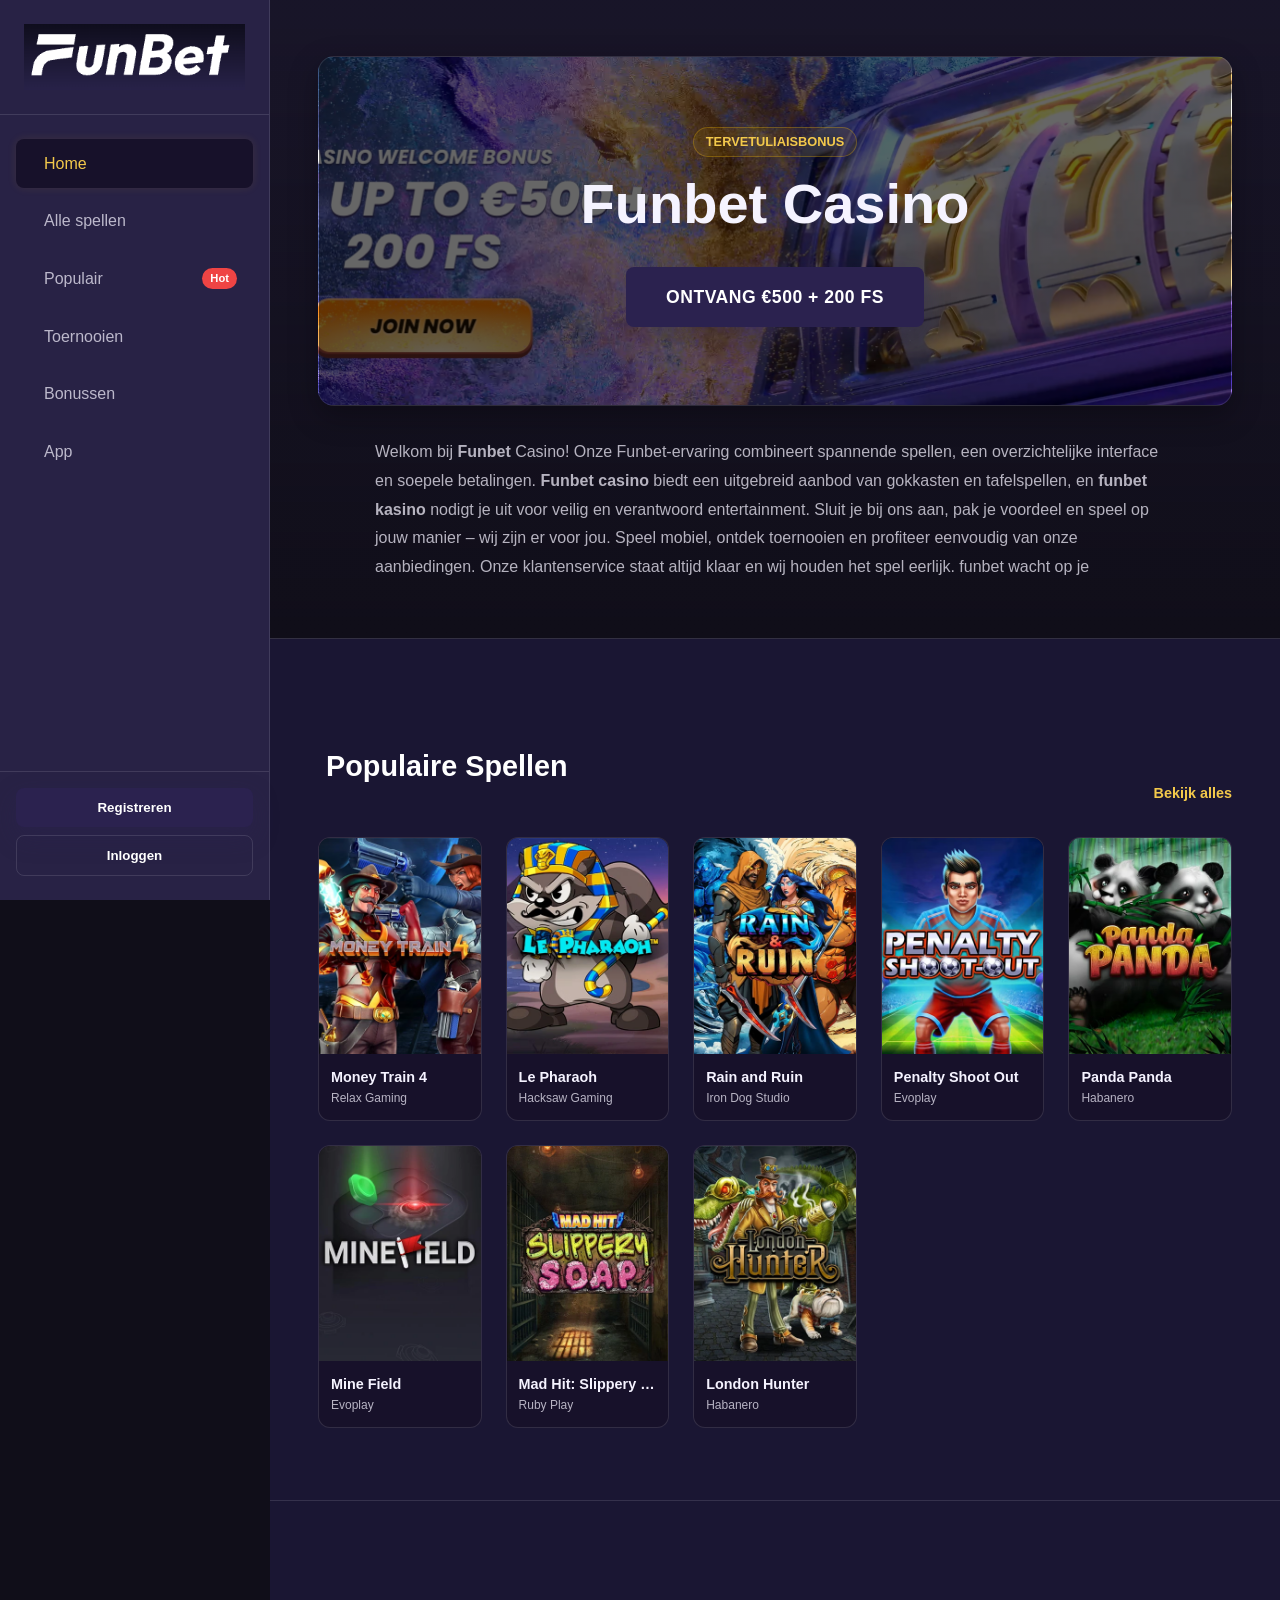
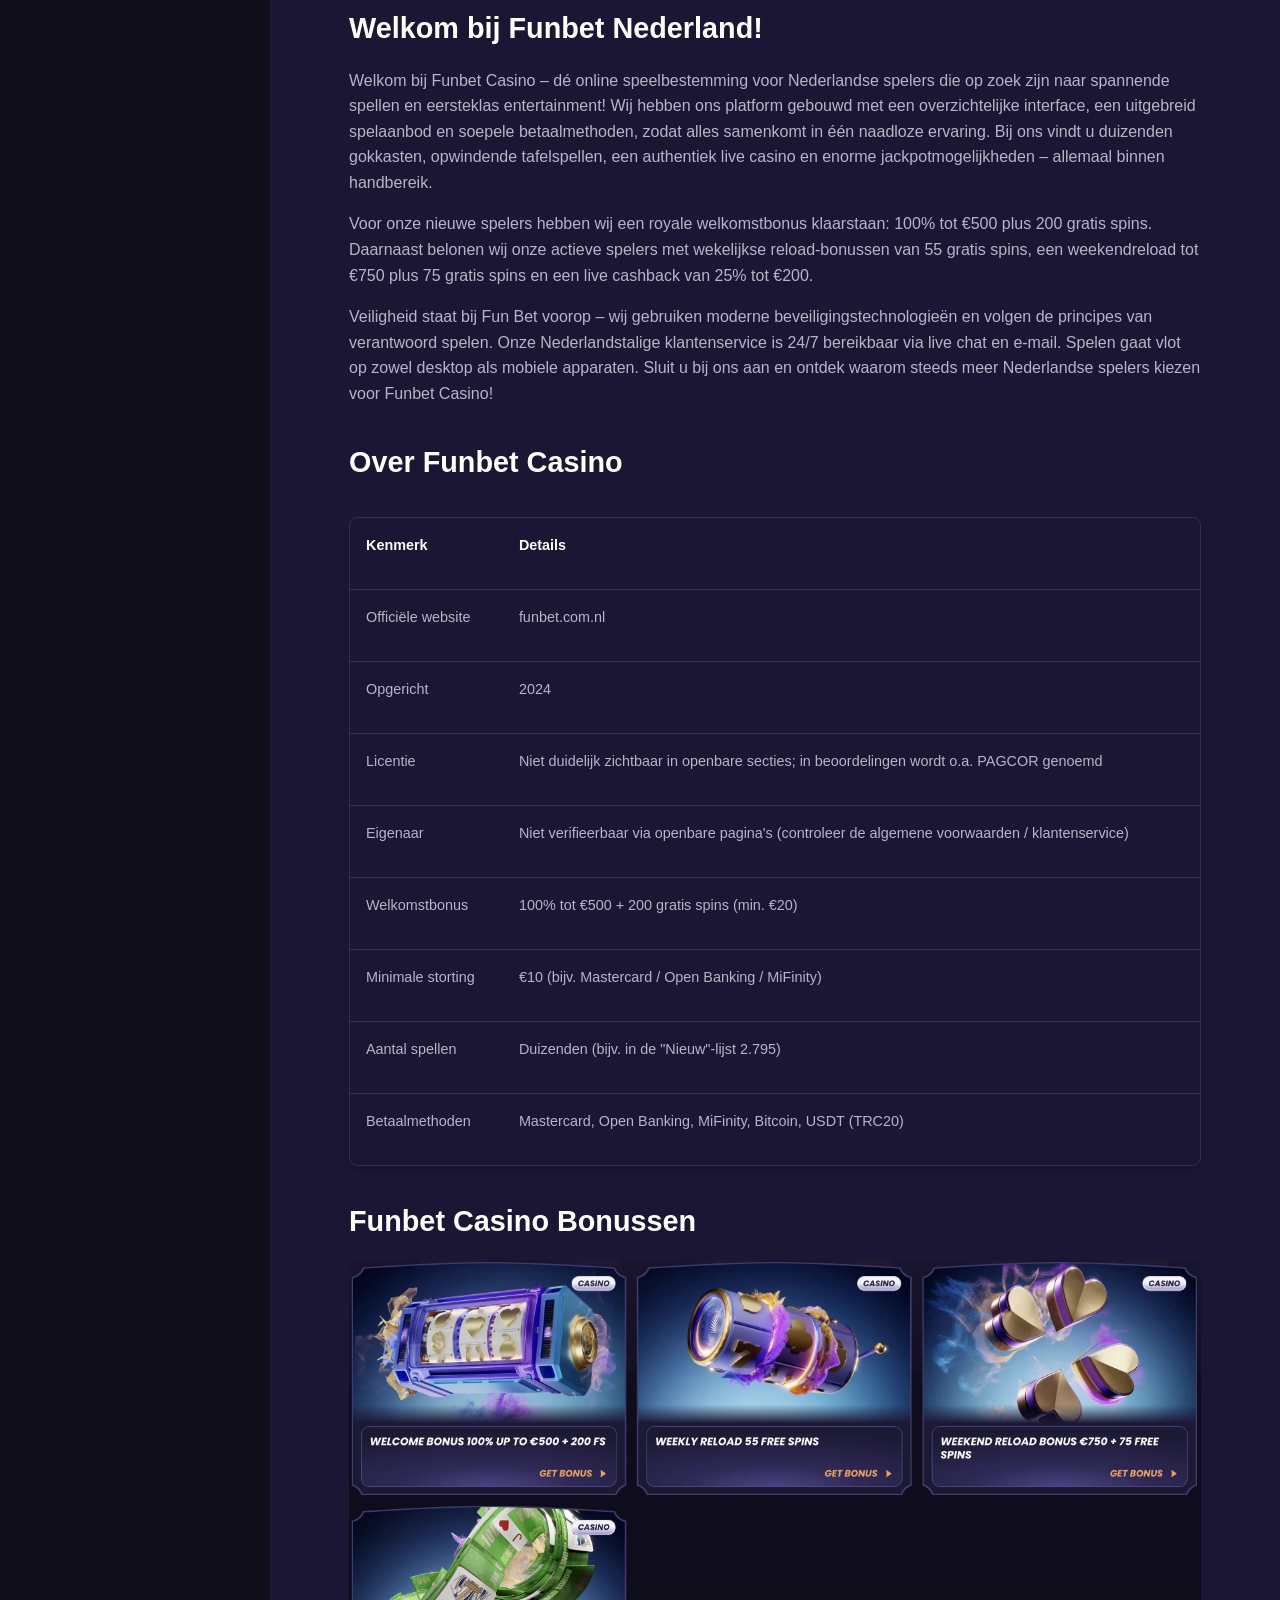
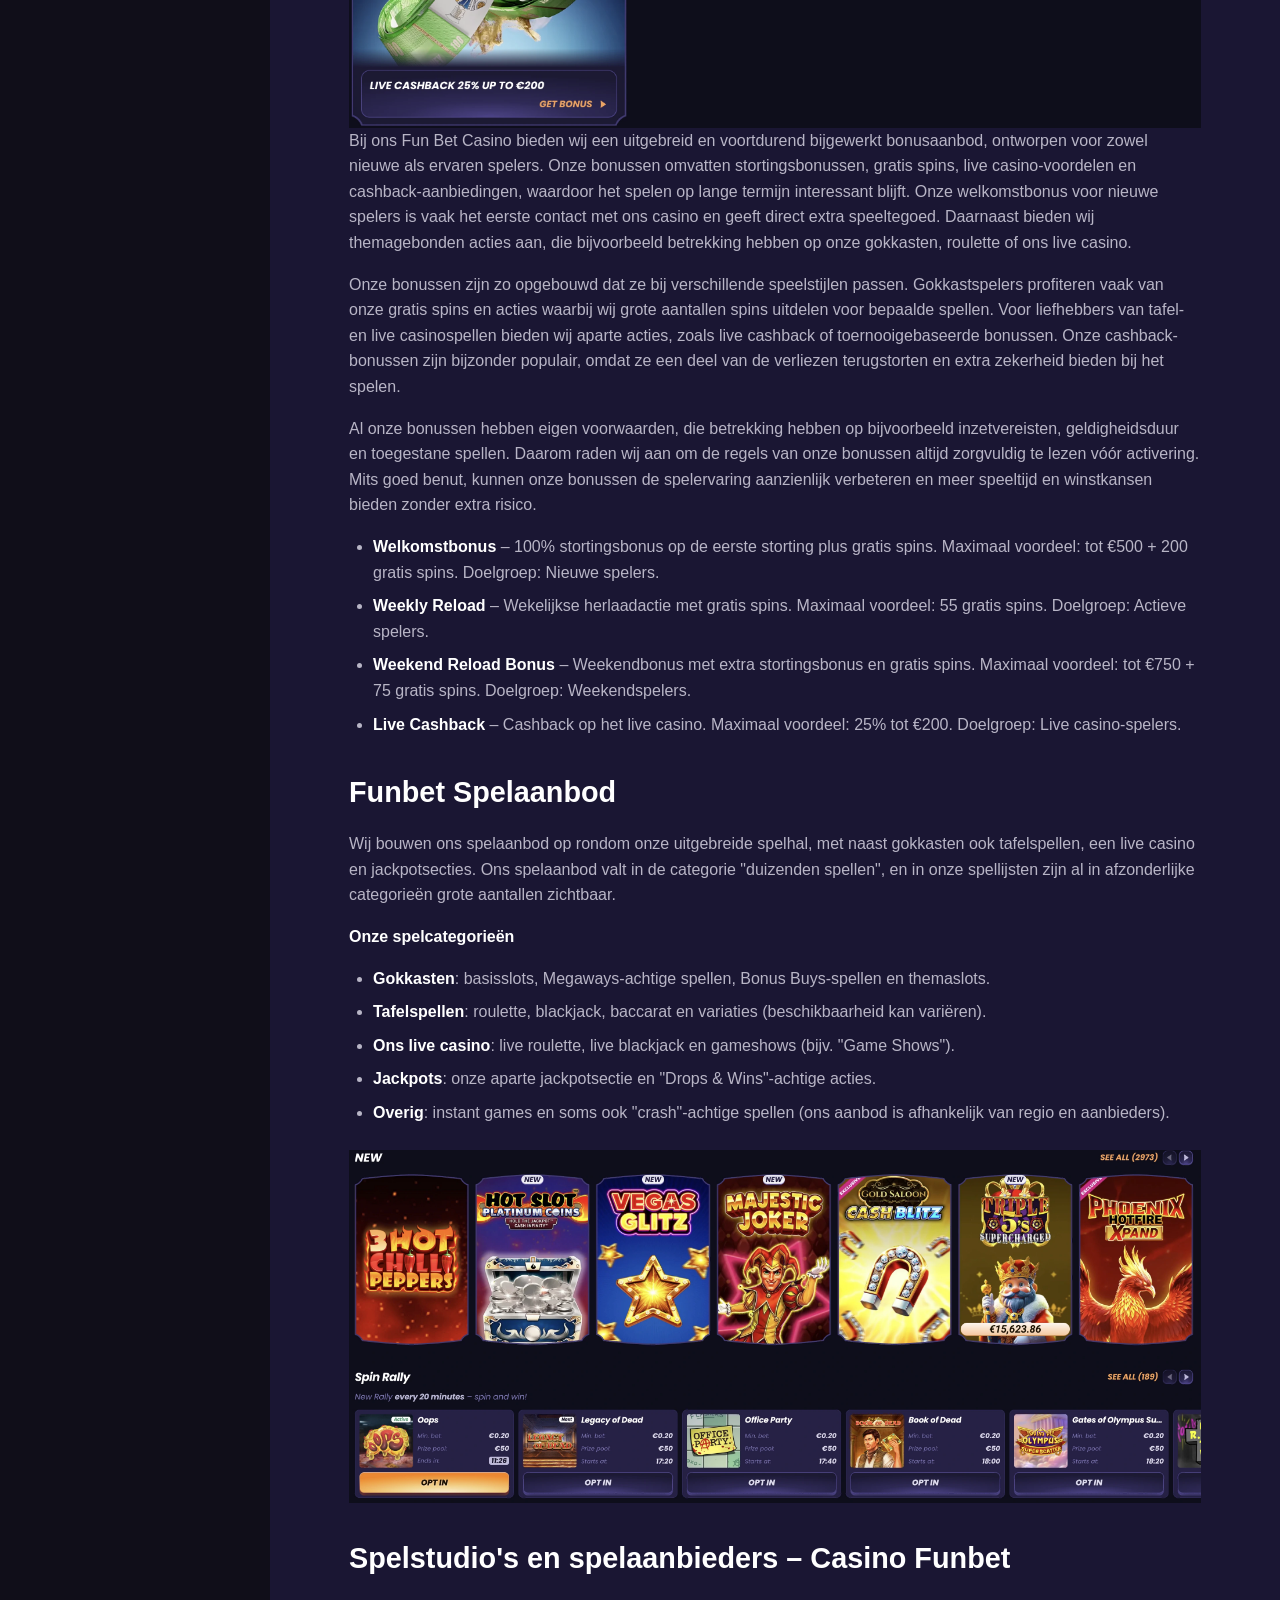
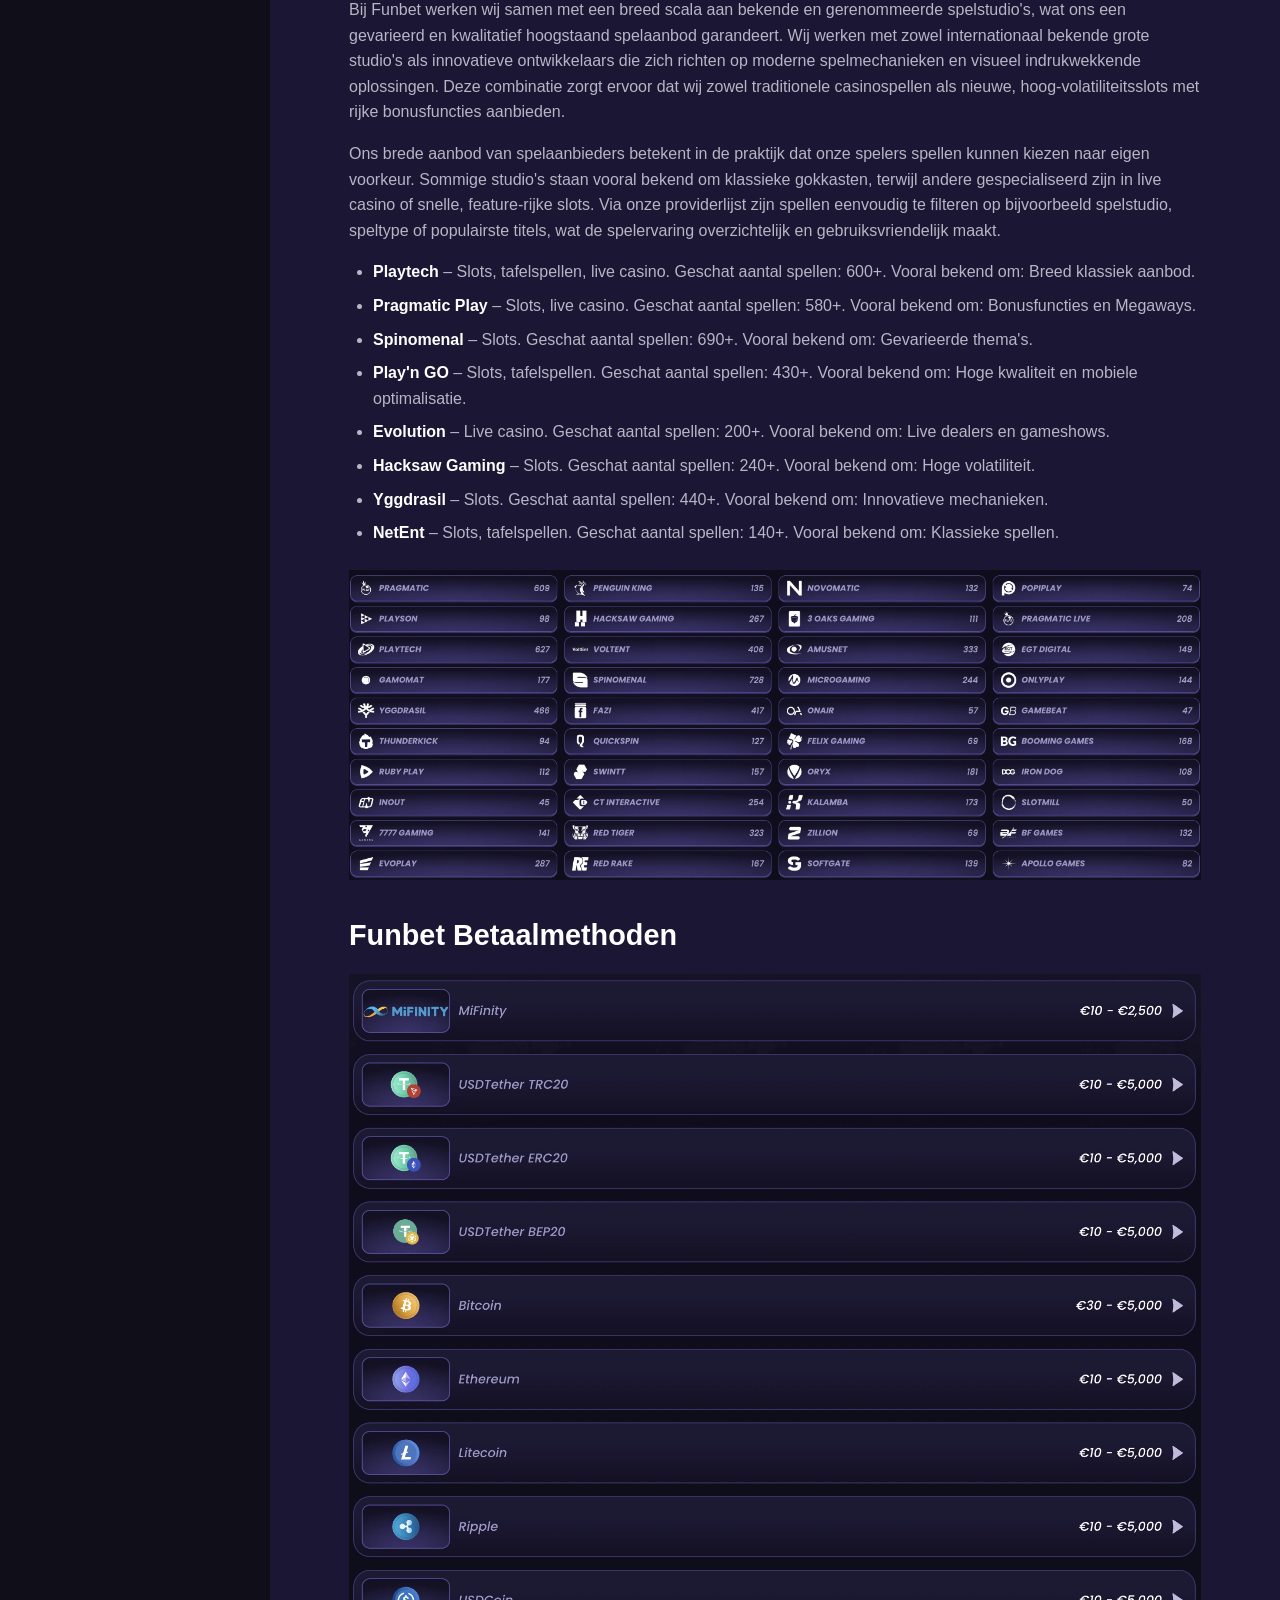
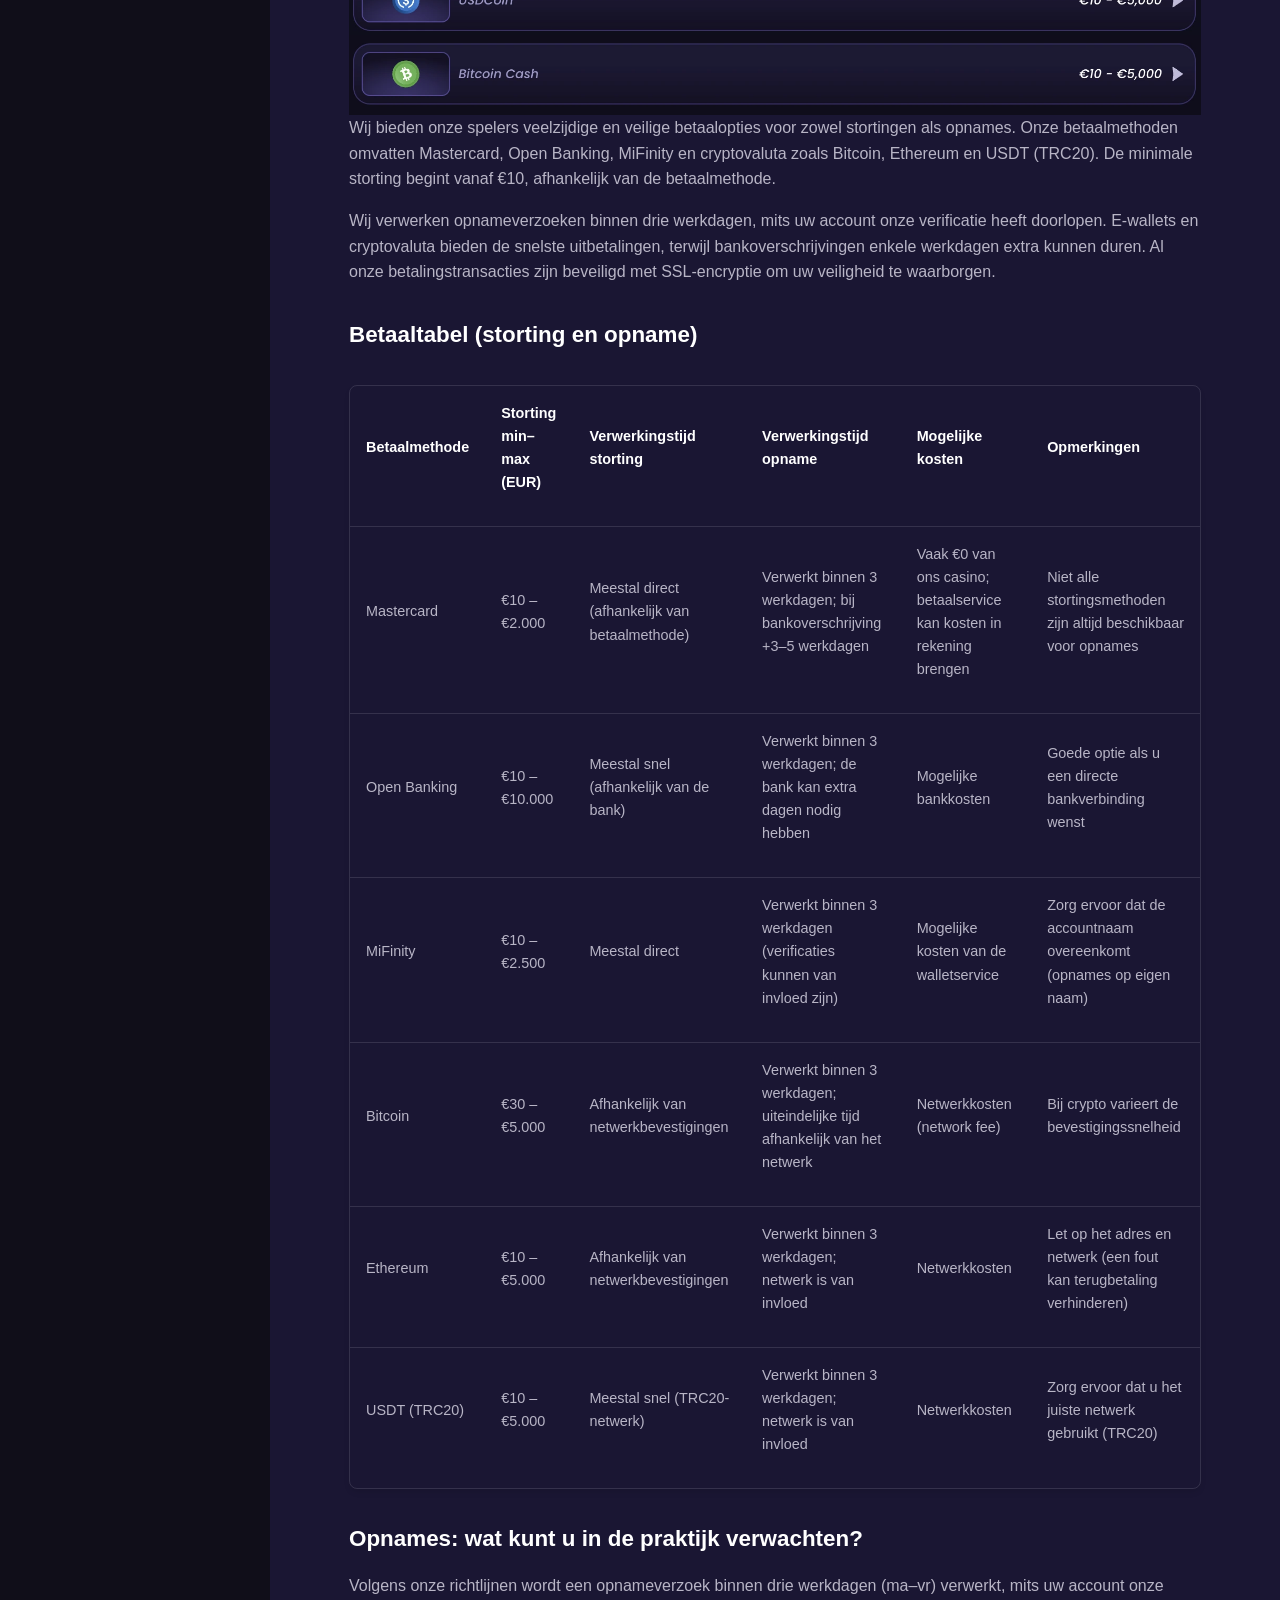
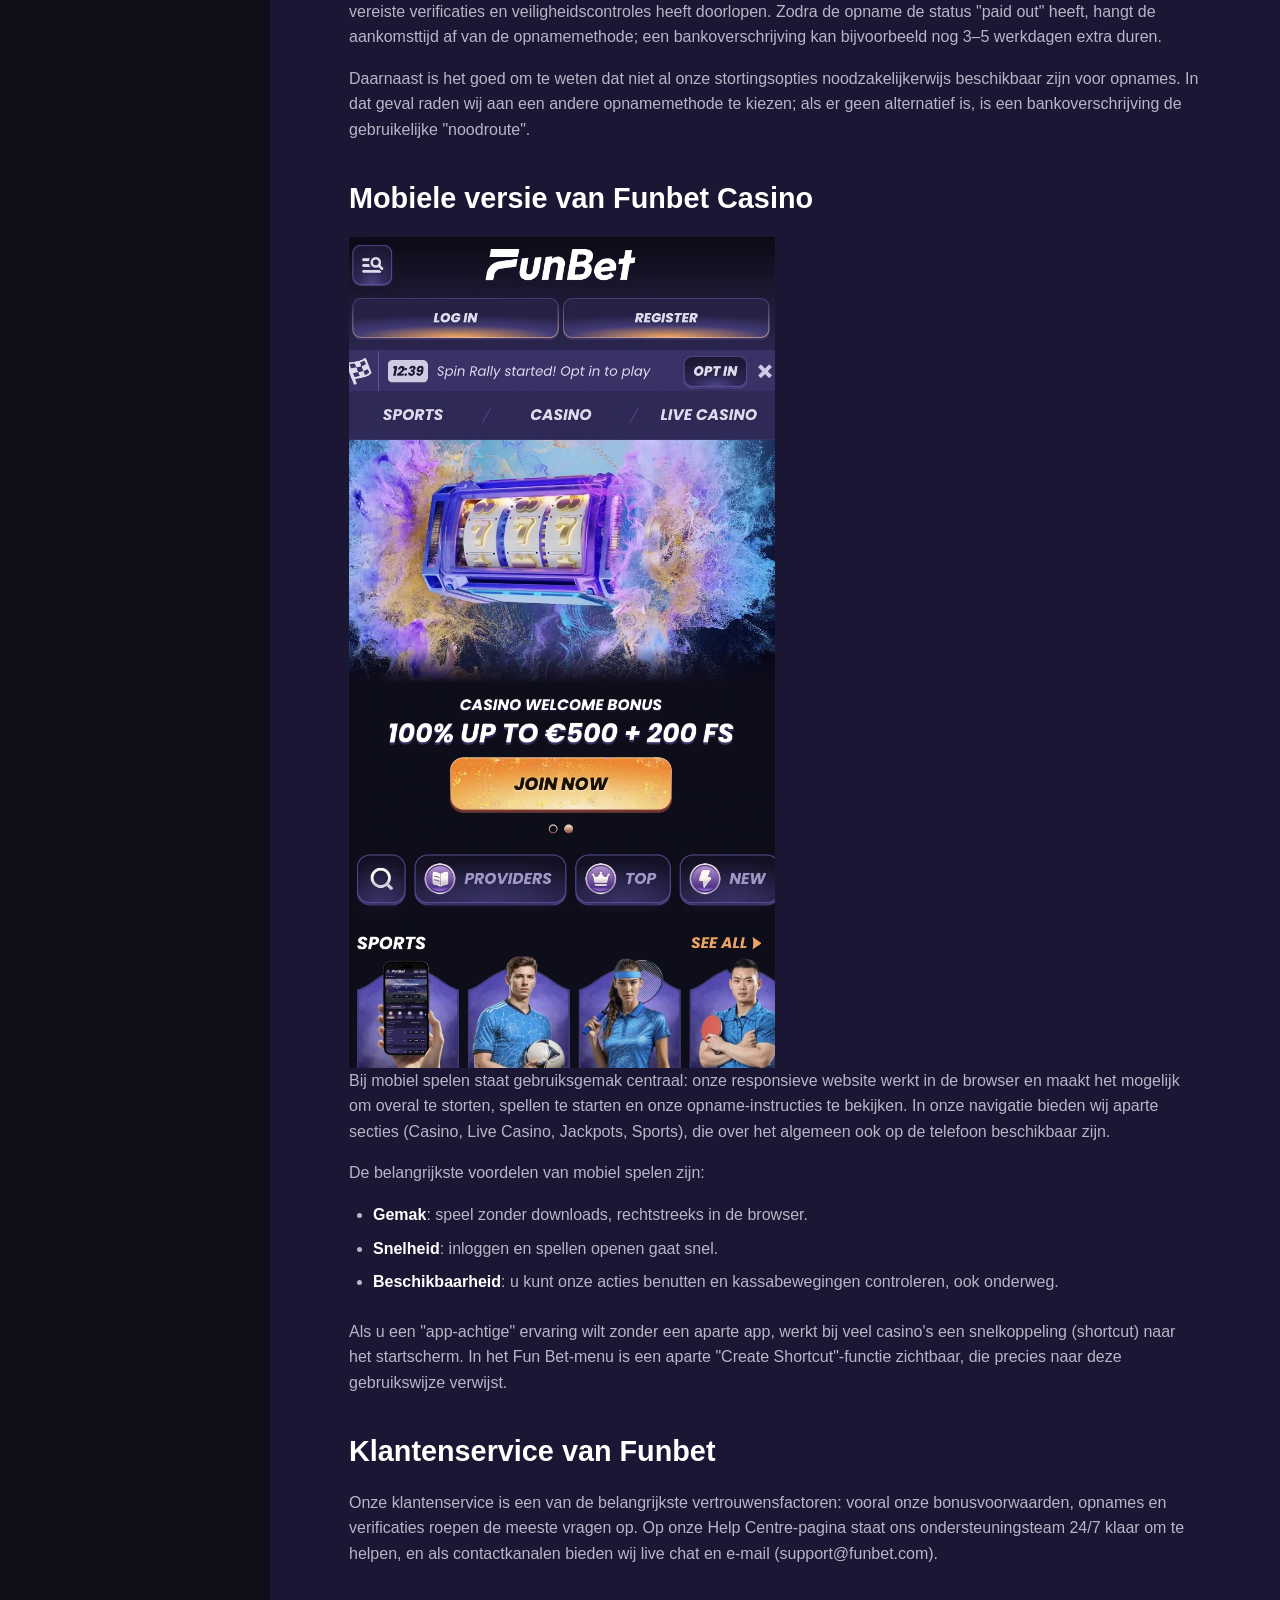
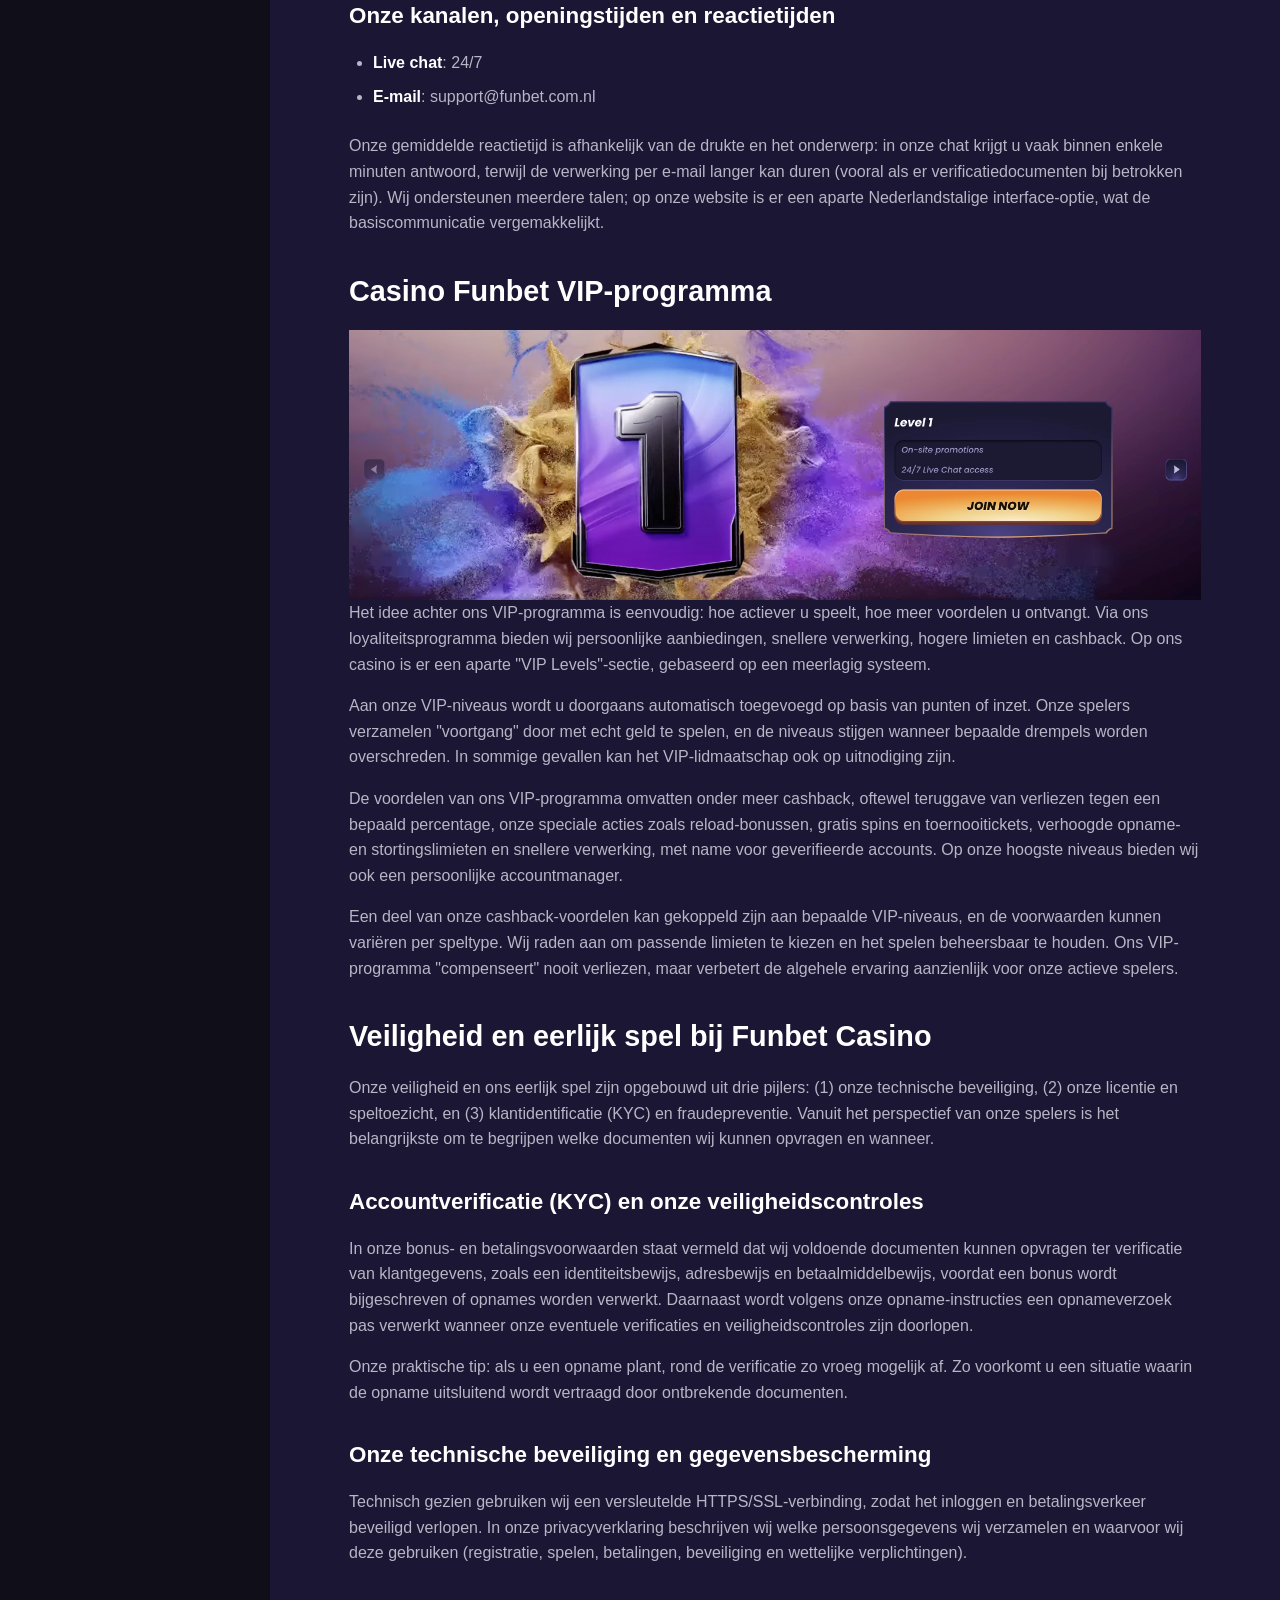
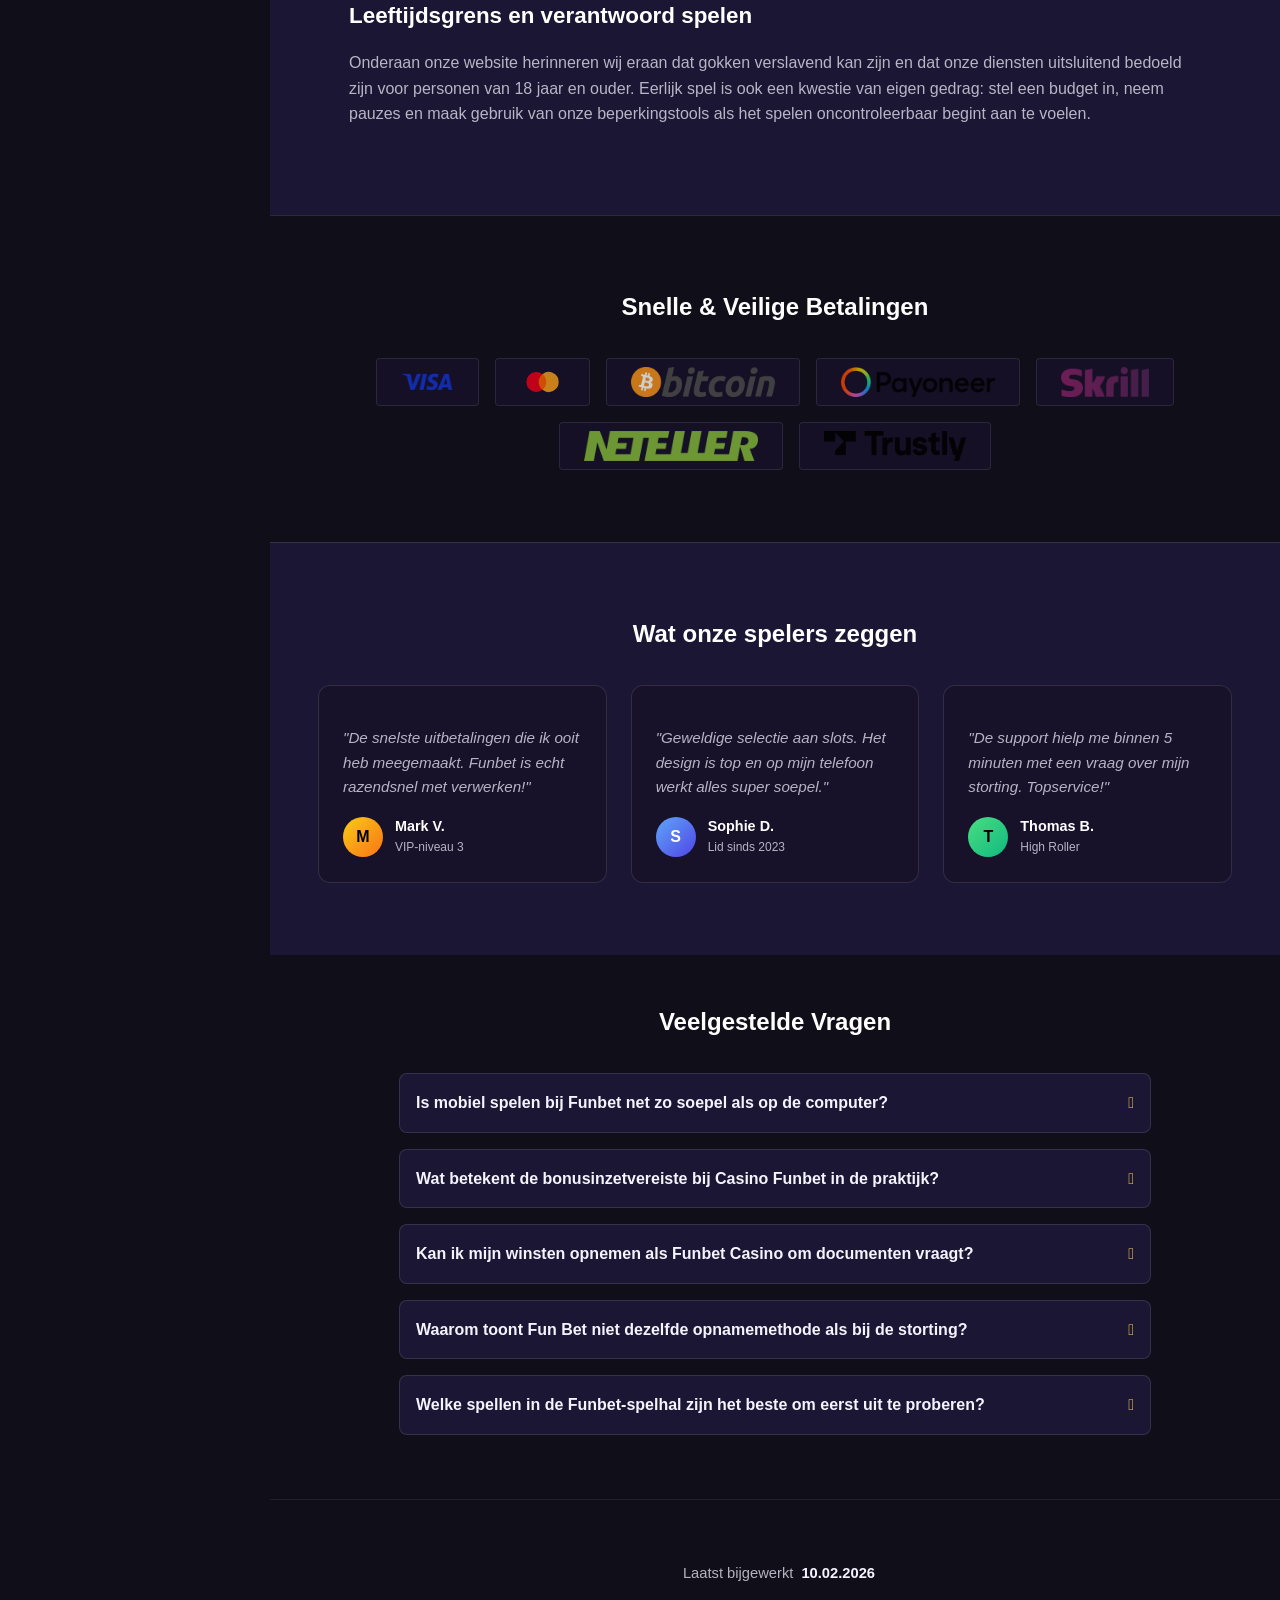
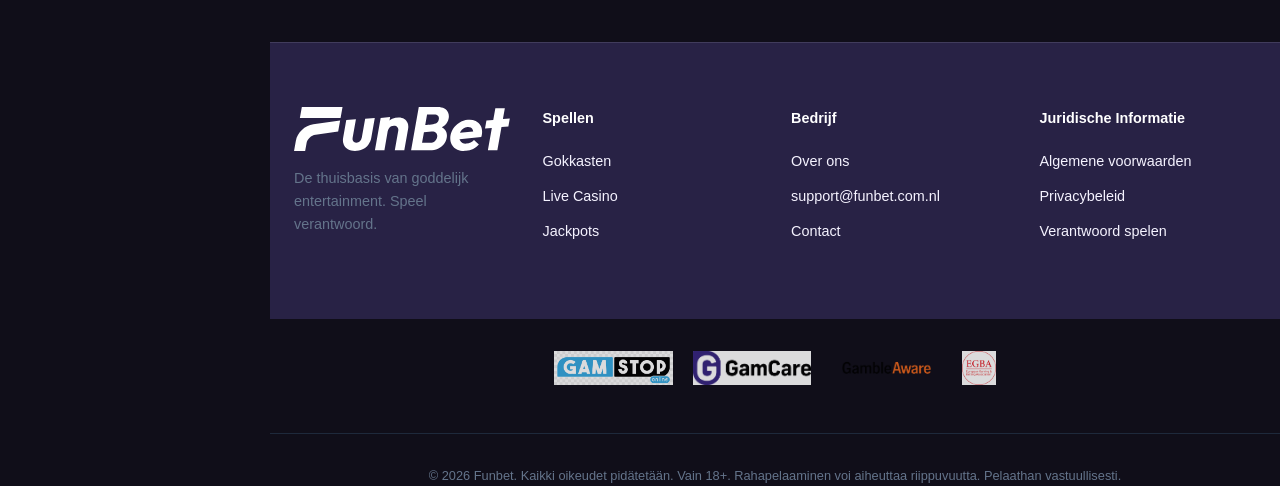
==== index.html @ 5d86fb03 "Add files via upload" ====
<!DOCTYPE html>
<html lang="nl">
<head>
    <meta charset="UTF-8">
    <meta name="viewport" content="width=device-width, initial-scale=1.0">
   <title>Funbet Casino – Bonus tot € 500 + 200 gratis spins</title>
<meta name="description" content="Funbet Casino biedt een 100% welkomstbonus tot € 500 en 200 gratis spins. Ontdek de spellen, bonusvoorwaarden, betaalmethoden, mobiel spelen en veiligheid voordat je je registreert.">
    <link rel="stylesheet" href="style.css?=1.11">
    <link rel="canonical" href="/" />
    <link rel="icon" type="image/x-icon" href="favicon.ico">
</head>
<body>

    <!-- Checkbox Logic for Mobile Menu -->
<input type="checkbox" id="nav-toggle">

    <div class="site-layout">
        
      <div class="topbar-mobile">
    <div class="brand-block">
        <a href="/">
            <img src="funbet.png" alt="Funbet" class="brand-logo">
        </a>
    </div>
            
<div class="topbar-actions">
    <a href="/login/">
        <button class="action-btn action-btn--ghost action-btn--compact">Inloggen</button>
    </a>
    <a href="/go/" class="action-btn action-btn--register action-btn--compact" role="button">Registreren</a>
    <label for="nav-toggle" class="menu-toggle">
        <i class="fa-solid fa-bars"></i>
    </label>
</div>
</div>

<aside class="side-panel">
    <div class="side-panel__header">
        <div class="brand-block">
            <a href="/">
                <img src="funbet.png" alt="Funbet" class="brand-logo">
            </a>
        </div>
    </div>

    <nav class="side-panel__menu">
        <a href="/" class="side-panel__link is-active">
            <i class="fa-solid fa-house"></i>
            <span>Home</span>
        </a>
        <a href="#games" class="side-panel__link">
            <i class="fa-solid fa-gamepad"></i>
            <span>Alle spellen</span>
        </a>
        <a href="/" class="side-panel__link">
            <i class="fa-solid fa-fire"></i>
            <span>Populair</span>
            <span class="badge-hot">Hot</span>
        </a>
        <a href="/" class="side-panel__link">
            <i class="fa-solid fa-trophy"></i>
            <span>Toernooien</span>
        </a>
        <a href="/" class="side-panel__link">
            <i class="fa-solid fa-wallet"></i>
            <span>Bonussen</span>
        </a>
        <a href="/" class="side-panel__link">
            <i class="fa-solid fa-circle-question"></i>
            <span>App</span>
        </a>
    </nav>

    <div class="side-panel__footer">
        <a href="/go/">
            <button class="action-btn action-btn--register">Registreren</button>
        </a>
        <a href="/login/">
            <button class="action-btn action-btn--ghost">Inloggen</button>
        </a>
    </div>
</aside>
        </aside>

        <!-- Main Content Area -->
        <main class="page-main">
            
            <!-- Hero Section -->
            <section class="promo-hero">
                <div class="page-container">
                    <div class="promo-banner">
                        <span class="promo-label">Tervetuliaisbonus</span>
                        <h1 class="promo-title">Funbet Casino</h1>
                     <a href="/go/" class="action-btn action-btn--register promo-button" role="button">Ontvang €500 + 200 FS</a>
                    </div>

                   <div class="info-text">
    <p>Welkom bij <strong>Funbet</strong> Casino! Onze Funbet-ervaring combineert spannende spellen, een overzichtelijke interface en soepele betalingen. <strong>Funbet casino</strong> biedt een uitgebreid aanbod van gokkasten en tafelspellen, en <strong>funbet kasino</strong> nodigt je uit voor veilig en verantwoord entertainment. Sluit je bij ons aan, pak je voordeel en speel op jouw manier – wij zijn er voor jou. Speel mobiel, ontdek toernooien en profiteer eenvoudig van onze aanbiedingen. Onze klantenservice staat altijd klaar en wij houden het spel eerlijk. funbet wacht op je</p>
</div>
                </div>
            </section>

 <section id="games" class="content-block" style="border-top: none;">
    <div class="page-container">
        <div class="section-head">
            <h2 class="section-heading"><i class="fa-solid fa-gamepad"></i> Populaire Spellen</h2>
            <a href="#" class="section-more">Bekijk alles <i class="fa-solid fa-arrow-right"></i></a>
        </div>

        <div class="game-images">
            
            <div class="game-tile">
                <div class="game-media">
                    <img src="money-train-4.webp" alt="Money Train 4">
                    <div class="game-hover">
                        <button class="game-play">Speel nu</button>
                        <span style="font-size: 0.75rem; color: #fff;">Demo beschikbaar</span>
                    </div>
                </div>
                <div class="game-meta">
                    <div class="game-title">Money Train 4</div>
                    <div class="game-provider">Relax Gaming</div>
                </div>
            </div>

            <div class="game-tile">
                <div class="game-media">
                    <img src="le-pharaoh.webp" alt="Le Pharaoh">
                    <div class="game-hover">
                        <button class="game-play">Speel nu</button>
                        <span style="font-size: 0.75rem; color: #fff;">Demo beschikbaar</span>
                    </div>
                </div>
                <div class="game-meta">
                    <div class="game-title">Le Pharaoh</div>
                    <div class="game-provider">Hacksaw Gaming</div>
                </div>
            </div>

            <div class="game-tile">
                <div class="game-media">
                    <img src="rain-and-ruin.webp" alt="Rain and Ruin">
                    <div class="game-hover">
                        <button class="game-play">Speel nu</button>
                        <span style="font-size: 0.75rem; color: #fff;">Demo beschikbaar</span>
                    </div>
                </div>
                <div class="game-meta">
                    <div class="game-title">Rain and Ruin</div>
                    <div class="game-provider">Iron Dog Studio</div>
                </div>
            </div>

            <div class="game-tile">
                <div class="game-media">
                    <img src="penalty-shoot-out.webp" alt="Penalty Shoot Out">
                    <div class="game-hover">
                        <button class="game-play">Speel nu</button>
                        <span style="font-size: 0.75rem; color: #fff;">Demo beschikbaar</span>
                    </div>
                </div>
                <div class="game-meta">
                    <div class="game-title">Penalty Shoot Out</div>
                    <div class="game-provider">Evoplay</div>
                </div>
            </div>

            <div class="game-tile">
                <div class="game-media">
                    <img src="panda-panda.webp" alt="Panda Panda">
                    <div class="game-hover">
                        <button class="game-play">Speel nu</button>
                        <span style="font-size: 0.75rem; color: #fff;">Demo beschikbaar</span>
                    </div>
                </div>
                <div class="game-meta">
                    <div class="game-title">Panda Panda</div>
                    <div class="game-provider">Habanero</div>
                </div>
            </div>

            <div class="game-tile">
                <div class="game-media">
                    <img src="mine-field.webp" alt="Mine Field">
                    <div class="game-hover">
                        <button class="game-play">Speel nu</button>
                        <span style="font-size: 0.75rem; color: #fff;">Demo beschikbaar</span>
                    </div>
                </div>
                <div class="game-meta">
                    <div class="game-title">Mine Field</div>
                    <div class="game-provider">Evoplay</div>
                </div>
            </div>

            <div class="game-tile">
                <div class="game-media">
                    <img src="mad-hit-slippery-soap.webp" alt="Mad Hit Slippery Soap">
                    <div class="game-hover">
                        <button class="game-play">Speel nu</button>
                        <span style="font-size: 0.75rem; color: #fff;">Demo beschikbaar</span>
                    </div>
                </div>
                <div class="game-meta">
                    <div class="game-title">Mad Hit: Slippery Soap</div>
                    <div class="game-provider">Ruby Play</div>
                </div>
            </div>

            <div class="game-tile">
                <div class="game-media">
                    <img src="london-hunter.webp" alt="London Hunter">
                    <div class="game-hover">
                        <button class="game-play">Speel nu</button>
                        <span style="font-size: 0.75rem; color: #fff;">Demo beschikbaar</span>
                    </div>
                </div>
                <div class="game-meta">
                    <div class="game-title">London Hunter</div>
                    <div class="game-provider">Habanero</div>
                </div>
            </div>

        </div>
    </div>
</section>

            <!-- Content with Tables -->
            <section class="content-block">
                <div class="page-container" style="max-width: 900px;">
                     <h2>Welkom bij Funbet Nederland!</h2>

<p>Welkom bij Funbet Casino – dé online speelbestemming voor Nederlandse spelers die op zoek zijn naar spannende spellen en eersteklas entertainment! Wij hebben ons platform gebouwd met een overzichtelijke interface, een uitgebreid spelaanbod en soepele betaalmethoden, zodat alles samenkomt in één naadloze ervaring. Bij ons vindt u duizenden gokkasten, opwindende tafelspellen, een authentiek live casino en enorme jackpotmogelijkheden – allemaal binnen handbereik.</p>

<p>Voor onze nieuwe spelers hebben wij een royale welkomstbonus klaarstaan: 100% tot €500 plus 200 gratis spins. Daarnaast belonen wij onze actieve spelers met wekelijkse reload-bonussen van 55 gratis spins, een weekendreload tot €750 plus 75 gratis spins en een live cashback van 25% tot €200.</p>

<p>Veiligheid staat bij Fun Bet voorop – wij gebruiken moderne beveiligingstechnologieën en volgen de principes van verantwoord spelen. Onze Nederlandstalige klantenservice is 24/7 bereikbaar via live chat en e-mail. Spelen gaat vlot op zowel desktop als mobiele apparaten. Sluit u bij ons aan en ontdek waarom steeds meer Nederlandse spelers kiezen voor Funbet Casino!</p>            <h2><strong>Over Funbet Casino</strong></h2>
    <div class="table-scroll">
<table>
<tbody>
<tr>
<td>
<p><strong>Kenmerk</strong></p>
</td>
<td>
<p><strong>Details</strong></p>
</td>
</tr>
<tr>
<td>
<p>Officiële website</p>
</td>
<td>
<p>funbet.com.nl</p>
</td>
</tr>
<tr>
<td>
<p>Opgericht</p>
</td>
<td>
<p>2024</p>
</td>
</tr>
<tr>
<td>
<p>Licentie</p>
</td>
<td>
<p>Niet duidelijk zichtbaar in openbare secties; in beoordelingen wordt o.a. PAGCOR genoemd</p>
</td>
</tr>
<tr>
<td>
<p>Eigenaar</p>
</td>
<td>
<p>Niet verifieerbaar via openbare pagina's (controleer de algemene voorwaarden / klantenservice)</p>
</td>
</tr>
<tr>
<td>
<p>Welkomstbonus</p>
</td>
<td>
<p>100% tot €500 + 200 gratis spins (min. €20)</p>
</td>
</tr>
<tr>
<td>
<p>Minimale storting</p>
</td>
<td>
<p>€10 (bijv. Mastercard / Open Banking / MiFinity)</p>
</td>
</tr>
<tr>
<td>
<p>Aantal spellen</p>
</td>
<td>
<p>Duizenden (bijv. in de "Nieuw"-lijst 2.795)</p>
</td>
</tr>
<tr>
<td>
<p>Betaalmethoden</p>
</td>
<td>
<p>Mastercard, Open Banking, MiFinity, Bitcoin, USDT (TRC20)</p>
</td>
</tr>
</tbody>
</table>
</div>

<h2>Funbet Casino Bonussen</h2>
<img src="Funbet Casino Bonuses.webp" alt="Funbet Casino Bonuses">
<p>
Bij ons Fun Bet Casino bieden wij een uitgebreid en voortdurend bijgewerkt bonusaanbod, ontworpen voor zowel nieuwe als ervaren spelers. Onze bonussen omvatten stortingsbonussen, gratis spins, live casino-voordelen en cashback-aanbiedingen, waardoor het spelen op lange termijn interessant blijft. Onze welkomstbonus voor nieuwe spelers is vaak het eerste contact met ons casino en geeft direct extra speeltegoed. Daarnaast bieden wij themagebonden acties aan, die bijvoorbeeld betrekking hebben op onze gokkasten, roulette of ons live casino.
</p>
<p>
Onze bonussen zijn zo opgebouwd dat ze bij verschillende speelstijlen passen. Gokkastspelers profiteren vaak van onze gratis spins en acties waarbij wij grote aantallen spins uitdelen voor bepaalde spellen. Voor liefhebbers van tafel- en live casinospellen bieden wij aparte acties, zoals live cashback of toernooigebaseerde bonussen. Onze cashback-bonussen zijn bijzonder populair, omdat ze een deel van de verliezen terugstorten en extra zekerheid bieden bij het spelen.
</p>
<p>
Al onze bonussen hebben eigen voorwaarden, die betrekking hebben op bijvoorbeeld inzetvereisten, geldigheidsduur en toegestane spellen. Daarom raden wij aan om de regels van onze bonussen altijd zorgvuldig te lezen vóór activering. Mits goed benut, kunnen onze bonussen de spelervaring aanzienlijk verbeteren en meer speeltijd en winstkansen bieden zonder extra risico.
</p>
<ol>
    <li><strong>Welkomstbonus</strong> – 100% stortingsbonus op de eerste storting plus gratis spins. Maximaal voordeel: tot €500 + 200 gratis spins. Doelgroep: Nieuwe spelers.</li>
    <li><strong>Weekly Reload</strong> – Wekelijkse herlaadactie met gratis spins. Maximaal voordeel: 55 gratis spins. Doelgroep: Actieve spelers.</li>
    <li><strong>Weekend Reload Bonus</strong> – Weekendbonus met extra stortingsbonus en gratis spins. Maximaal voordeel: tot €750 + 75 gratis spins. Doelgroep: Weekendspelers.</li>
    <li><strong>Live Cashback</strong> – Cashback op het live casino. Maximaal voordeel: 25% tot €200. Doelgroep: Live casino-spelers.</li>
</ol>

<h2><strong>Funbet Spelaanbod</strong></h2>
<p>Wij bouwen ons spelaanbod op rondom onze uitgebreide spelhal, met naast gokkasten ook tafelspellen, een live casino en jackpotsecties. Ons spelaanbod valt in de categorie "duizenden spellen", en in onze spellijsten zijn al in afzonderlijke categorieën grote aantallen zichtbaar.</p>
<p><strong>Onze spelcategorieën</strong></p>
<ul>
<li><strong>Gokkasten</strong>: basisslots, Megaways-achtige spellen, Bonus Buys-spellen en themaslots.</li>
<li><strong>Tafelspellen</strong>: roulette, blackjack, baccarat en variaties (beschikbaarheid kan variëren).</li>
<li><strong>Ons live casino</strong>: live roulette, live blackjack en gameshows (bijv. "Game Shows").</li>
<li><strong>Jackpots</strong>: onze aparte jackpotsectie en "Drops & Wins"-achtige acties.</li>
<li><strong>Overig</strong>: instant games en soms ook "crash"-achtige spellen (ons aanbod is afhankelijk van regio en aanbieders).</li>
</ul>
<img src="Funbet Casino Games.webp" alt="Funbet Casino Games">

<h2>Spelstudio's en spelaanbieders – Casino Funbet</h2>
<p>
Bij Funbet werken wij samen met een breed scala aan bekende en gerenommeerde spelstudio's, wat ons een gevarieerd en kwalitatief hoogstaand spelaanbod garandeert. Wij werken met zowel internationaal bekende grote studio's als innovatieve ontwikkelaars die zich richten op moderne spelmechanieken en visueel indrukwekkende oplossingen. Deze combinatie zorgt ervoor dat wij zowel traditionele casinospellen als nieuwe, hoog-volatiliteitsslots met rijke bonusfuncties aanbieden.
</p>
<p>
Ons brede aanbod van spelaanbieders betekent in de praktijk dat onze spelers spellen kunnen kiezen naar eigen voorkeur. Sommige studio's staan vooral bekend om klassieke gokkasten, terwijl andere gespecialiseerd zijn in live casino of snelle, feature-rijke slots. Via onze providerlijst zijn spellen eenvoudig te filteren op bijvoorbeeld spelstudio, speltype of populairste titels, wat de spelervaring overzichtelijk en gebruiksvriendelijk maakt.
</p>
<ul>
    <li><strong>Playtech</strong> – Slots, tafelspellen, live casino. Geschat aantal spellen: 600+. Vooral bekend om: Breed klassiek aanbod.</li>
    <li><strong>Pragmatic Play</strong> – Slots, live casino. Geschat aantal spellen: 580+. Vooral bekend om: Bonusfuncties en Megaways.</li>
    <li><strong>Spinomenal</strong> – Slots. Geschat aantal spellen: 690+. Vooral bekend om: Gevarieerde thema's.</li>
    <li><strong>Play'n GO</strong> – Slots, tafelspellen. Geschat aantal spellen: 430+. Vooral bekend om: Hoge kwaliteit en mobiele optimalisatie.</li>
    <li><strong>Evolution</strong> – Live casino. Geschat aantal spellen: 200+. Vooral bekend om: Live dealers en gameshows.</li>
    <li><strong>Hacksaw Gaming</strong> – Slots. Geschat aantal spellen: 240+. Vooral bekend om: Hoge volatiliteit.</li>
    <li><strong>Yggdrasil</strong> – Slots. Geschat aantal spellen: 440+. Vooral bekend om: Innovatieve mechanieken.</li>
    <li><strong>NetEnt</strong> – Slots, tafelspellen. Geschat aantal spellen: 140+. Vooral bekend om: Klassieke spellen.</li>
</ul>

<img src="Funbet Game Providers.webp" alt="Funbet Game Providers">

<h2><strong>Funbet Betaalmethoden</strong></h2>
<img src="Funbet Casino Withdrawal.webp" alt="Funbet Casino Withdrawal">
<p>Wij bieden onze spelers veelzijdige en veilige betaalopties voor zowel stortingen als opnames. Onze betaalmethoden omvatten Mastercard, Open Banking, MiFinity en cryptovaluta zoals Bitcoin, Ethereum en USDT (TRC20). De minimale storting begint vanaf €10, afhankelijk van de betaalmethode.</p>

<p>Wij verwerken opnameverzoeken binnen drie werkdagen, mits uw account onze verificatie heeft doorlopen. E-wallets en cryptovaluta bieden de snelste uitbetalingen, terwijl bankoverschrijvingen enkele werkdagen extra kunnen duren. Al onze betalingstransacties zijn beveiligd met SSL-encryptie om uw veiligheid te waarborgen.</p>

<h3><strong>Betaaltabel (storting en opname)</strong></h3>
<div class="table-scroll">
<table>
<tbody>
<tr>
<td>
<p><strong>Betaalmethode</strong></p>
</td>
<td>
<p><strong>Storting min–max (EUR)</strong></p>
</td>
<td>
<p><strong>Verwerkingstijd storting</strong></p>
</td>
<td>
<p><strong>Verwerkingstijd opname</strong></p>
</td>
<td>
<p><strong>Mogelijke kosten</strong></p>
</td>
<td>
<p><strong>Opmerkingen</strong></p>
</td>
</tr>
<tr>
<td>
<p>Mastercard</p>
</td>
<td>
<p>&euro;10 &ndash; &euro;2.000</p>
</td>
<td>
<p>Meestal direct (afhankelijk van betaalmethode)</p>
</td>
<td>
<p>Verwerkt binnen 3 werkdagen; bij bankoverschrijving +3&ndash;5 werkdagen</p>
</td>
<td>
<p>Vaak &euro;0 van ons casino; betaalservice kan kosten in rekening brengen</p>
</td>
<td>
<p>Niet alle stortingsmethoden zijn altijd beschikbaar voor opnames</p>
</td>
</tr>
<tr>
<td>
<p>Open Banking</p>
</td>
<td>
<p>&euro;10 &ndash; &euro;10.000</p>
</td>
<td>
<p>Meestal snel (afhankelijk van de bank)</p>
</td>
<td>
<p>Verwerkt binnen 3 werkdagen; de bank kan extra dagen nodig hebben</p>
</td>
<td>
<p>Mogelijke bankkosten</p>
</td>
<td>
<p>Goede optie als u een directe bankverbinding wenst</p>
</td>
</tr>
<tr>
<td>
<p>MiFinity</p>
</td>
<td>
<p>&euro;10 &ndash; &euro;2.500</p>
</td>
<td>
<p>Meestal direct</p>
</td>
<td>
<p>Verwerkt binnen 3 werkdagen (verificaties kunnen van invloed zijn)</p>
</td>
<td>
<p>Mogelijke kosten van de walletservice</p>
</td>
<td>
<p>Zorg ervoor dat de accountnaam overeenkomt (opnames op eigen naam)</p>
</td>
</tr>
<tr>
<td>
<p>Bitcoin</p>
</td>
<td>
<p>&euro;30 &ndash; &euro;5.000</p>
</td>
<td>
<p>Afhankelijk van netwerkbevestigingen</p>
</td>
<td>
<p>Verwerkt binnen 3 werkdagen; uiteindelijke tijd afhankelijk van het netwerk</p>
</td>
<td>
<p>Netwerkkosten (network fee)</p>
</td>
<td>
<p>Bij crypto varieert de bevestigingssnelheid</p>
</td>
</tr>
<tr>
<td>
<p>Ethereum</p>
</td>
<td>
<p>&euro;10 &ndash; &euro;5.000</p>
</td>
<td>
<p>Afhankelijk van netwerkbevestigingen</p>
</td>
<td>
<p>Verwerkt binnen 3 werkdagen; netwerk is van invloed</p>
</td>
<td>
<p>Netwerkkosten</p>
</td>
<td>
<p>Let op het adres en netwerk (een fout kan terugbetaling verhinderen)</p>
</td>
</tr>
<tr>
<td>
<p>USDT (TRC20)</p>
</td>
<td>
<p>&euro;10 &ndash; &euro;5.000</p>
</td>
<td>
<p>Meestal snel (TRC20-netwerk)</p>
</td>
<td>
<p>Verwerkt binnen 3 werkdagen; netwerk is van invloed</p>
</td>
<td>
<p>Netwerkkosten</p>
</td>
<td>
<p>Zorg ervoor dat u het juiste netwerk gebruikt (TRC20)</p>
</td>
</tr>
</tbody>
</table>
</div>
<h3><strong>Opnames: wat kunt u in de praktijk verwachten?</strong></h3>
<p>Volgens onze richtlijnen wordt een opnameverzoek binnen drie werkdagen (ma–vr) verwerkt, mits uw account onze vereiste verificaties en veiligheidscontroles heeft doorlopen. Zodra de opname de status "paid out" heeft, hangt de aankomsttijd af van de opnamemethode; een bankoverschrijving kan bijvoorbeeld nog 3–5 werkdagen extra duren.</p>
<p>Daarnaast is het goed om te weten dat niet al onze stortingsopties noodzakelijkerwijs beschikbaar zijn voor opnames. In dat geval raden wij aan een andere opnamemethode te kiezen; als er geen alternatief is, is een bankoverschrijving de gebruikelijke "noodroute".</p>
<h2><strong>Mobiele versie van Funbet Casino</strong></h2>
<img src="Funbet Mobile.webp" alt="Funbet Mobile" style="width: 50%;">
<p>Bij mobiel spelen staat gebruiksgemak centraal: onze responsieve website werkt in de browser en maakt het mogelijk om overal te storten, spellen te starten en onze opname-instructies te bekijken. In onze navigatie bieden wij aparte secties (Casino, Live Casino, Jackpots, Sports), die over het algemeen ook op de telefoon beschikbaar zijn.</p><p>De belangrijkste voordelen van mobiel spelen zijn:</p>
<ul>
<li><strong>Gemak</strong>: speel zonder downloads, rechtstreeks in de browser.</li>
<li><strong>Snelheid</strong>: inloggen en spellen openen gaat snel.</li>
<li><strong>Beschikbaarheid</strong>: u kunt onze acties benutten en kassabewegingen controleren, ook onderweg.</li>
</ul>
<p>Als u een "app-achtige" ervaring wilt zonder een aparte app, werkt bij veel casino's een snelkoppeling (shortcut) naar het startscherm. In het Fun Bet-menu is een aparte "Create Shortcut"-functie zichtbaar, die precies naar deze gebruikswijze verwijst.</p>
<h2><strong>Klantenservice van Funbet</strong></h2>
<p>Onze klantenservice is een van de belangrijkste vertrouwensfactoren: vooral onze bonusvoorwaarden, opnames en verificaties roepen de meeste vragen op. Op onze Help Centre-pagina staat ons ondersteuningsteam 24/7 klaar om te helpen, en als contactkanalen bieden wij live chat en e-mail (support@funbet.com).</p>
<h3><strong>Onze kanalen, openingstijden en reactietijden</strong></h3>
<ul>
<li><strong>Live chat</strong>: 24/7</li>
<li><strong>E-mail</strong>: support@funbet.com.nl</li>
</ul>
<p>Onze gemiddelde reactietijd is afhankelijk van de drukte en het onderwerp: in onze chat krijgt u vaak binnen enkele minuten antwoord, terwijl de verwerking per e-mail langer kan duren (vooral als er verificatiedocumenten bij betrokken zijn). Wij ondersteunen meerdere talen; op onze website is er een aparte Nederlandstalige interface-optie, wat de basiscommunicatie vergemakkelijkt.</p>
<h2><strong>Casino Funbet VIP-programma</strong></h2>
<img src="Funbet VIP.webp" alt="Funbet VIP">
<p>Het idee achter ons VIP-programma is eenvoudig: hoe actiever u speelt, hoe meer voordelen u ontvangt. Via ons loyaliteitsprogramma bieden wij persoonlijke aanbiedingen, snellere verwerking, hogere limieten en cashback. Op ons casino is er een aparte "VIP Levels"-sectie, gebaseerd op een meerlagig systeem.</p>

<p>Aan onze VIP-niveaus wordt u doorgaans automatisch toegevoegd op basis van punten of inzet. Onze spelers verzamelen "voortgang" door met echt geld te spelen, en de niveaus stijgen wanneer bepaalde drempels worden overschreden. In sommige gevallen kan het VIP-lidmaatschap ook op uitnodiging zijn.</p>

<p>De voordelen van ons VIP-programma omvatten onder meer cashback, oftewel teruggave van verliezen tegen een bepaald percentage, onze speciale acties zoals reload-bonussen, gratis spins en toernooitickets, verhoogde opname- en stortingslimieten en snellere verwerking, met name voor geverifieerde accounts. Op onze hoogste niveaus bieden wij ook een persoonlijke accountmanager.</p>

<p>Een deel van onze cashback-voordelen kan gekoppeld zijn aan bepaalde VIP-niveaus, en de voorwaarden kunnen variëren per speltype. Wij raden aan om passende limieten te kiezen en het spelen beheersbaar te houden. Ons VIP-programma "compenseert" nooit verliezen, maar verbetert de algehele ervaring aanzienlijk voor onze actieve spelers.</p>
<h2><strong>Veiligheid en eerlijk spel bij Funbet Casino</strong></h2>
<p>Onze veiligheid en ons eerlijk spel zijn opgebouwd uit drie pijlers: (1) onze technische beveiliging, (2) onze licentie en speltoezicht, en (3) klantidentificatie (KYC) en fraudepreventie. Vanuit het perspectief van onze spelers is het belangrijkste om te begrijpen welke documenten wij kunnen opvragen en wanneer.</p>

<h3><strong>Accountverificatie (KYC) en onze veiligheidscontroles</strong></h3>
<p>In onze bonus- en betalingsvoorwaarden staat vermeld dat wij voldoende documenten kunnen opvragen ter verificatie van klantgegevens, zoals een identiteitsbewijs, adresbewijs en betaalmiddelbewijs, voordat een bonus wordt bijgeschreven of opnames worden verwerkt. Daarnaast wordt volgens onze opname-instructies een opnameverzoek pas verwerkt wanneer onze eventuele verificaties en veiligheidscontroles zijn doorlopen.</p>
<p>Onze praktische tip: als u een opname plant, rond de verificatie zo vroeg mogelijk af. Zo voorkomt u een situatie waarin de opname uitsluitend wordt vertraagd door ontbrekende documenten.</p>

<h3><strong>Onze technische beveiliging en gegevensbescherming</strong></h3>
<p>Technisch gezien gebruiken wij een versleutelde HTTPS/SSL-verbinding, zodat het inloggen en betalingsverkeer beveiligd verlopen. In onze privacyverklaring beschrijven wij welke persoonsgegevens wij verzamelen en waarvoor wij deze gebruiken (registratie, spelen, betalingen, beveiliging en wettelijke verplichtingen).</p>

<h3><strong>Leeftijdsgrens en verantwoord spelen</strong></h3>
<p>Onderaan onze website herinneren wij eraan dat gokken verslavend kan zijn en dat onze diensten uitsluitend bedoeld zijn voor personen van 18 jaar en ouder. Eerlijk spel is ook een kwestie van eigen gedrag: stel een budget in, neem pauzes en maak gebruik van onze beperkingstools als het spelen oncontroleerbaar begint aan te voelen.</p>
                </div>
            </section>

            <!-- Payment Methods -->
<section id="payment" class="payments-section">
    <div class="page-container">
        <h3 class="section-heading" style="justify-content: center;">Snelle & Veilige Betalingen</h3>
        <div class="payments-icons">
            
            <div class="payment-item">
                <img src="/visa-method.png" alt="Visa" style="height: 30px; width: auto; display: block;">
            </div>
            
            <div class="payment-item">
                <img src="/mastercard-method.svg" alt="Mastercard" style="height: 30px; width: auto; display: block;">
            </div>
            
            <div class="payment-item">
                <img src="/bitcoin-method.png" alt="Bitcoin" style="height: 30px; width: auto; display: block;">
            </div>
            
            <div class="payment-item">
                <img src="/payoneer-method.png" alt="Payoneer" style="height: 30px; width: auto; display: block;">
            </div>
            
            <div class="payment-item">
                <img src="/skrill-method.png" alt="Skrill" style="height: 30px; width: auto; display: block;">
            </div>

            <div class="payment-item">
                <img src="/neteller-method.png" alt="Neteller" style="height: 30px; width: auto; display: block;">
            </div>

            <div class="payment-item">
                <img src="/trustly-method.webp" alt="Trustly" style="height: 30px; width: auto; display: block;">
            </div>

        </div>
    </div>
</section>

         <section class="reviews-block">
    <div class="page-container">
        <h2 class="section-heading" style="justify-content: center;">Wat onze spelers zeggen</h2>
        <div class="feedback-grid">
            
            <div class="feedback-card">
                <i class="fa-solid fa-quote-left quote-icon"></i>
                <div class="rating-stars">
                    <i class="fa-solid fa-star"></i><i class="fa-solid fa-star"></i><i class="fa-solid fa-star"></i><i class="fa-solid fa-star"></i><i class="fa-solid fa-star"></i>
                </div>
                <p class="review-quote">"De snelste uitbetalingen die ik ooit heb meegemaakt. Funbet is echt razendsnel met verwerken!"</p>
                <div class="review-author">
                    <div class="author-avatar avatar--gold">M</div>
                    <div>
                        <div style="color: #fff; font-weight: 700; font-size: 0.9rem;">Mark V.</div>
                        <div style="font-size: 0.75rem; color: var(--text-secondary);">VIP-niveau 3</div>
                    </div>
                </div>
            </div>

            <div class="feedback-card">
                <i class="fa-solid fa-quote-left quote-icon"></i>
                <div class="rating-stars">
                    <i class="fa-solid fa-star"></i><i class="fa-solid fa-star"></i><i class="fa-solid fa-star"></i><i class="fa-solid fa-star"></i><i class="fa-solid fa-star-half-stroke"></i>
                </div>
                <p class="review-quote">"Geweldige selectie aan slots. Het design is top en op mijn telefoon werkt alles super soepel."</p>
                <div class="review-author">
                    <div class="author-avatar avatar--indigo">S</div>
                    <div>
                        <div style="color: #fff; font-weight: 700; font-size: 0.9rem;">Sophie D.</div>
                        <div style="font-size: 0.75rem; color: var(--text-secondary);">Lid sinds 2023</div>
                    </div>
                </div>
            </div>

            <div class="feedback-card">
                <i class="fa-solid fa-quote-left quote-icon"></i>
                <div class="rating-stars">
                    <i class="fa-solid fa-star"></i><i class="fa-solid fa-star"></i><i class="fa-solid fa-star"></i><i class="fa-solid fa-star"></i><i class="fa-solid fa-star"></i>
                </div>
                <p class="review-quote">"De support hielp me binnen 5 minuten met een vraag over mijn storting. Topservice!"</p>
                <div class="review-author">
                    <div class="author-avatar avatar--green">T</div>
                    <div>
                        <div style="color: #fff; font-weight: 700; font-size: 0.9rem;">Thomas B.</div>
                        <div style="font-size: 0.75rem; color: var(--text-secondary);">High Roller</div>
                    </div>
                </div>
            </div>

        </div>
    </div>
</section>
<!-- FAQ Section -->
           <section id="faq" class="faq-block">
    <h2 class="section-heading" style="justify-content: center; margin-bottom: 2rem;">Veelgestelde Vragen</h2>
    
    <details>
        <summary>Is mobiel spelen bij Funbet net zo soepel als op de computer?</summary>
        <div class="faq-body">Over het algemeen wel: onze browsergebaseerde interface is ontworpen om ook op de telefoon te werken, en de belangrijkste functies (inloggen, spellen zoeken, kassafuncties) zijn ook mobiel beschikbaar. Als u het gebruik wilt versnellen, kunt u een "shortcut"-achtige oplossing op uw startscherm gebruiken.</div>
    </details>
    
    <details>
        <summary>Wat betekent de bonusinzetvereiste bij Casino Funbet in de praktijk?</summary>
        <div class="faq-body">Inzetvereiste (wagering) betekent dat u met de bonus (en vaak ook met de storting) een bepaald bedrag moet inzetten voordat u de met de bonus gewonnen gelden kunt laten uitbetalen. Bij onze welkomstbonus is de inzetvereiste bijvoorbeeld (storting + bonus) x35 en voor winsten uit gratis spins x40.</div>
    </details>
    <details>
        <summary>Kan ik mijn winsten opnemen als Funbet Casino om documenten vraagt?</summary>
        <div class="faq-body">Ja, maar de opname kan worden vertraagd totdat de documenten zijn aangeleverd en gecontroleerd. Wij kunnen vragen om een identiteitsbewijs, adresbewijs en bewijs van eigendom van de betaalmethode, en de opname wordt pas verwerkt na de benodigde controles.</div>
    </details>
    <details>
        <summary>Waarom toont Fun Bet niet dezelfde opnamemethode als bij de storting?</summary>
        <div class="faq-body">Dit komt vaker voor: niet alle stortingsopties zijn altijd beschikbaar voor opnames. Ons advies is om een alternatieve opnamemethode te kiezen; als er geen geschikte optie is, is een bankoverschrijving doorgaans het aanbevolen alternatief.</div>
    </details>
    <details>
        <summary>Welke spellen in de Funbet-spelhal zijn het beste om eerst uit te proberen?</summary>
        <div class="faq-body">Als u zonder risico wilt kennismaken, zoek dan spellen met een demomodus en probeer bekende slots die vaak bovenaan onze lijsten staan, zoals Gates of Olympus 1000 of Book of Dead. Wanneer u overstapt naar spellen met echt geld, kies dan een inzetgrootte die past bij uw budget en houd rekening met eventuele inzetlimieten bij bonussen.</div>
    </details>
</section>
            <div class="update-note">
                <div class="page-container">
                    <p>
                        <i class="fa-solid fa-clock-rotate-left update-icon"></i>
                       Laatst bijgewerkt <span class="update-date">10.02.2026</span>
                    </p>
                </div>
            </div>

            <!-- Footer -->
<footer class="page-footer">
    <div class="footer-layout">
        <div class="footer-column">
            <div class="brand-block" style="margin-bottom: 1rem;">
                <img src="../funbet logo.svg" alt="Funbet" class="brand-logo">
            </div>
            <p style="color: #64748b;">De thuisbasis van goddelijk entertainment. Speel verantwoord.</p>
        </div>
        <div class="footer-column">
            <h4>Spellen</h4>
            <ul>
                <li><a href="/">Gokkasten</a></li>
                <li><a href="/">Live Casino</a></li>
                <li><a href="/">Jackpots</a></li>
            </ul>
        </div>
        <div class="footer-column">
            <h4>Bedrijf</h4>
            <ul>
                <li><a href="/about-us/">Over ons</a></li>
                <li><a href="mailto:support@funbet.com.nl">support@funbet.com.nl</a></li>
                <li><a href="/contact-us/">Contact</a></li>
            </ul>
        </div>
        <div class="footer-column">
            <h4>Juridische Informatie</h4>
            <ul>
                <li><a href="/terms-and-conditions/">Algemene voorwaarden</a></li>
                <li><a href="/privacy-policy/">Privacybeleid</a></li>
                <li><a href="/responsible-gaming/">Verantwoord spelen</a></li>
            </ul>
        </div>
    </div>
</footer>

    <div class="trust-badges">
        
        <a href="https://www.gamstop.co.uk" target="_blank">
            <img src="/gamstop.png" alt="GamStop">
        </a>

        <a href="https://www.gamcare.org.uk" target="_blank">
            <img src="GamCare.png" alt="GamCare">
        </a>

        <a href="https://www.begambleaware.org" target="_blank">
            <img src="gambleaware.png" alt="GambleAware">
        </a>

        <a href="https://www.egba.eu" target="_blank">
            <img src="egba.png" alt="EGBA">
        </a>

    </div>

    <div class="footer-copy">
        <p>&copy; 2026 Funbet. Kaikki oikeudet pidätetään. Vain 18+. Rahapelaaminen voi aiheuttaa riippuvuutta. Pelaathan vastuullisesti.</p>
    </div>
</footer>

        </main>
    </div>
</body>
</html>
---- style.css ----
/* --- RESET & VARIABLES --- */
        :root {
    --bg-main: #100e19; /* Main background */
    --bg-header: #282245; /* Header & footer */
    --bg-card: #1a1633; /* Cards / sections */
    --bg-element: #17112a; /* Elements */
    --border-color: rgba(245,243,255,0.12);

    --text-primary: #f5f3ff;
    --text-secondary: rgba(245,243,255,0.72);

    --accent: #f3c94b; /* Warm gold accent */
    --accent-hover: #e0b53a;
    --cta: #2b224f; /* Register button */
    --cta-hover: #342a63;

    --gold-gradient: linear-gradient(90deg, #f3c94b, #b8860b);
    --font-main: 'Inter', sans-serif;
    --sidebar-width: 270px;

    --radius-lg: 1rem;
    --radius-md: 0.75rem;
}

        * {
            box-sizing: border-box;
            margin: 0;
            padding: 0;
        }

        body {
            font-family: var(--font-main);
            background-color: var(--bg-main);
            color: var(--text-primary);
            line-height: 1.6;
        }

        a { text-decoration: none; color: inherit; transition: color 0.2s; }
        ul { list-style: none; }
        img { max-width: 100%; display: block; }
        button { font-family: inherit; }

        /* --- LAYOUT STRUCTURE --- */
        .site-layout {
            display: flex;
            flex-direction: column;
            min-height: 100vh;
        }

        /* --- MOBILE HEADER & SIDEBAR TOGGLE (No JS) --- */
        .topbar-mobile {
            background-color: var(--bg-header);
            padding: 1rem;
            display: flex;
            justify-content: space-between;
            align-items: center;
            border-bottom: 1px solid var(--border-color);
            position: sticky;
            top: 0;
            z-index: 100;
        }

        .brand-block {
            display: flex;
            align-items: center;
            gap: 0.5rem;
            font-size: 1.25rem;
            font-weight: 900;
            letter-spacing: 0.1em;
            color: #fff;
        }
        .brand-block i { color: var(--accent); }

        /* Checkbox Hack for Mobile Menu */
        #nav-toggle { display: none; }
        .menu-toggle {
            cursor: pointer;
            font-size: 1.5rem;
            color: rgba(245,243,255,0.92);
        }

        /* --- SIDEBAR --- */
        .side-panel {
            background-color: var(--bg-header);
            width: var(--sidebar-width);
            border-right: 1px solid var(--border-color);
            position: fixed;
            top: 0;
            bottom: 0;
            left: 0;
            z-index: 90;
            transform: translateX(-100%); /* Hidden by default on mobile */
            transition: transform 0.3s ease-in-out;
            display: flex;
            flex-direction: column;
            padding-top: 60px; /* Space for mobile header overlay */
        }

        /* When checkbox is checked, slide sidebar in */
        #nav-toggle:checked ~ .site-layout .side-panel {
            transform: translateX(0);
        }

        /* Desktop Sidebar Styles */
        .side-panel__header { display: none; padding: 1.5rem; border-bottom: 1px solid var(--border-color); }
        
        .side-panel__menu {
            flex: 1;
            overflow-y: auto;
            padding: 1.5rem 1rem;
        }

        .side-panel__link {
            display: flex;
            align-items: center;
            gap: 0.75rem;
            padding: 0.75rem 1rem;
            margin-bottom: 0.5rem;
            border-radius: 0.5rem;
            color: var(--text-secondary);
            font-weight: 500;
            transition: background 0.2s, color 0.2s;
        }

        .side-panel__link:hover {
            background-color: var(--bg-element);
            color: #fff;
        }

        .side-panel__link.is-active {
            background-color: var(--bg-element);
            color: var(--accent);
            box-shadow: 0 0 10px rgba(234, 179, 8, 0.1);
        }

        .badge-hot {
            margin-left: auto;
            background-color: #ef4444;
            color: white;
            font-size: 0.7rem;
            padding: 0.1rem 0.5rem;
            border-radius: 99px;
            font-weight: 700;
        }

        .side-panel__footer {
            padding: 1rem;
            border-top: 1px solid var(--border-color);
        }

        .action-btn {
            display: block;
            width: 100%;
            padding: 0.75rem;
            border: none;
            border-radius: 0.5rem;
            font-weight: 700;
            cursor: pointer;
            margin-bottom: 0.5rem;
            transition: transform 0.1s, opacity 0.2s;
        }
        .action-btn:active { transform: scale(0.98); }

        .action-btn--register {
            background-color: var(--cta);
            color: #fff;
            box-shadow: 0 10px 25px rgba(43, 34, 79, 0.35);
        }
        .action-btn--register:hover { background-color: var(--cta-hover); }

        .action-btn--ghost {
            background-color: transparent;
            border: 1px solid var(--border-color);
            color: #fff;
        }
        .action-btn--ghost:hover { background-color: var(--bg-element); }

        /* --- MAIN CONTENT --- */
        .page-main {
            flex: 1;
            width: 100%;
        }

        .page-container {
            max-width: 1200px;
            margin: 0 auto;
            padding: 1.5rem;
        }
        .topbar-mobile {
            background-color: var(--bg-header);
            padding: 1rem;
            display: flex;
            align-items: center; /* Changed from space-between to allow custom grouping */
            border-bottom: 1px solid var(--border-color);
            position: sticky;
            top: 0;
            z-index: 100;
        }

        .brand-block {
            display: flex;
            align-items: center;
            gap: 0.5rem;
            font-size: 1.25rem;
            font-weight: 900;
            letter-spacing: 0.1em;
            color: #fff;
        }
        .brand-block i { color: var(--accent); }
        
        /* Mobile Header Buttons */
        .mobile-actions {
            display: flex;
            gap: 0.5rem;
            margin-left: auto; /* Pushes buttons to the right */
            margin-right: 1rem; /* Space before hamburger icon */
        }
        
        .mobile-btn {
            width: auto;
            margin-bottom: 0;
            padding: 0.4rem 0.8rem;
            font-size: 0.75rem;
            font-weight: 700;
            white-space: nowrap;
        }

        /* Checkbox Hack for Mobile Menu */
        #nav-toggle { display: none; }
        .menu-toggle {
            cursor: pointer;
            font-size: 1.5rem;
            color: rgba(245,243,255,0.92);
        }

        /* Hero Section */
        .promo-hero {
            padding: 2rem 1.5rem;
            border-bottom: 1px solid var(--border-color);
            background: linear-gradient(180deg, rgba(40,34,69,0.35), rgba(16,14,25,1));
        }

  .promo-banner {
    /* Dark overlay (0.6 opacity) on top of the image */
    background: linear-gradient(rgba(0, 0, 0, 0.6), rgba(0, 0, 0, 0.6)), url('../fun bet.webp');
    
    background-size: cover;
    background-position: center;
    background-repeat: no-repeat;

    /* Keep the rest of the layout styles... */
    border: 1px solid var(--border-color);
    border-radius: var(--radius-lg);
    height: 350px;
    display: flex;
    flex-direction: column;
    align-items: center;
    justify-content: center;
    text-align: center;
    margin-bottom: 2rem;
    position: relative;
    overflow: hidden;
    box-shadow: 0 10px 30px rgba(0,0,0,0.3);
}
        
        .promo-label {
            background: rgba(234, 179, 8, 0.1);
            color: var(--accent);
            border: 1px solid rgba(234, 179, 8, 0.3);
            padding: 0.25rem 0.75rem;
            border-radius: 2rem;
            font-size: 0.8rem;
            font-weight: 700;
            margin-bottom: 1rem;
            text-transform: uppercase;
        }

        .promo-title {
            font-size: 2.5rem;
            line-height: 1.1;
            margin-bottom: 0.5rem;
            font-weight: 900;
        }
        .text-gradient {
            background: var(--gold-gradient);
            -webkit-background-clip: text;
            -webkit-text-fill-color: transparent;
        }

          .promo-button {
            margin-top: 1.5rem;
            width: auto;
            padding: 1rem 2.5rem;
            font-size: 1.1rem;
            text-transform: uppercase;
            letter-spacing: 0.5px;
            display: inline-block;
        }

        .info-text {
            max-width: 800px;
            margin: 0 auto;
            color: var(--text-secondary);
            font-size: 1rem;
            line-height: 1.8;
        }

        /* Games Grid */
        .section-head {
            display: flex;
            justify-content: space-between;
            align-items: flex-end;
            margin-bottom: 2rem;
        }
        .section-heading { font-size: 1.5rem; color: #fff; display: flex; align-items: center; gap: 0.5rem; }
        .section-heading i { color: var(--accent); }
        .section-more { color: var(--accent); font-weight: 600; font-size: 0.9rem; }

        .game-images {
            display: grid;
            grid-template-columns: repeat(2, 1fr);
            gap: 1rem;
        }

        .game-tile {
            background-color: var(--bg-element);
            border: 1px solid var(--border-color);
            border-radius: var(--radius-md);
            overflow: hidden;
            transition: transform 0.2s, border-color 0.2s;
            position: relative;
        }
        .game-tile:hover {
            transform: translateY(-5px);
            border-color: var(--accent);
            box-shadow: 0 10px 20px rgba(0,0,0,0.2);
        }

        .game-media {
            aspect-ratio: 3/4;
            background-color: #334155;
            display: flex;
            align-items: center;
            justify-content: center;
            position: relative;
        }
        .game-media i { font-size: 3rem; color: #475569; }

        .game-hover {
            position: absolute;
            top: 0; left: 0; width: 100%; height: 100%;
            background: rgba(2, 6, 23, 0.85);
            display: flex;
            flex-direction: column;
            justify-content: center;
            align-items: center;
            opacity: 0;
            transition: opacity 0.2s;
        }
        .game-tile:hover .game-hover { opacity: 1; }

        .game-play {
            background: var(--accent);
            color: #000;
            border: none;
            padding: 0.5rem 1.5rem;
            border-radius: 2rem;
            font-weight: 700;
            cursor: pointer;
            margin-bottom: 0.5rem;
        }

        .game-meta { padding: 0.75rem; }
        .game-title { font-weight: 700; font-size: 0.9rem; white-space: nowrap; overflow: hidden; text-overflow: ellipsis; }
        .game-provider { font-size: 0.75rem; color: var(--text-secondary); }

        /* Tables & Content */
        .content-block {
            background-color: var(--bg-card);
            border-top: 1px solid var(--border-color);
            padding: 3rem 1.5rem;
        }

        .table-scroll {
            overflow-x: auto;
            border: 1px solid var(--border-color);
            border-radius: 0.5rem;
            margin-top: 2rem;
            box-shadow: 0 4px 6px -1px rgba(0, 0, 0, 0.1);
        }

        table {
            width: 100%;
            border-collapse: collapse;
            text-align: left;
            min-width: 600px;
        }
        
        thead { background-color: var(--bg-element); }
        th { padding: 1rem; color: #fff; font-size: 0.85rem; text-transform: uppercase; font-weight: 700; }
        th.highlight { color: var(--accent); }
        
        td { padding: 1rem; border-bottom: 1px solid var(--border-color); color: var(--text-secondary); font-size: 0.9rem; }
        tr:last-child td { border-bottom: none; }
        tr:hover td { background-color: rgba(30, 41, 59, 0.3); }
        .val-good { color: #4ade80; font-weight: 700; }
        /* --- TYPOGRAPHY FIX FOR CONTENT SECTION --- */
.content-block h2, 
.content-block h3 {
    color: #fff;
    margin-top: 2rem;
    margin-bottom: 1rem;
    font-weight: 700;
}

.content-block h2 { font-size: 1.8rem; }
.content-block h3 { font-size: 1.4rem; }

.content-block p {
    margin-bottom: 1rem;
    color: var(--text-secondary);
}

.content-block ul, 
.content-block ol {
    margin-bottom: 1.5rem;
    padding-left: 1.5rem; /* Indent lists */
    color: var(--text-secondary);
}

.content-block li {
    margin-bottom: 0.5rem;
    list-style-type: disc; /* Bring back bullet points */
}

.content-block strong {
    color: #fff; /* Make bold text pop */
}

        /* Payment Methods */
        .payments-section { padding: 3rem 1.5rem; text-align: center; border-top: 1px solid var(--border-color); }
        .payments-icons {
            display: flex;
            flex-wrap: wrap;
            justify-content: center;
            gap: 1rem;
            margin-top: 2rem;
            opacity: 0.8;
        }
        .payment-item {
            background: var(--bg-element);
            border: 1px solid var(--border-color);
            padding: 0.5rem 1.5rem;
            border-radius: 0.25rem;
            display: flex;
            align-items: center;
            gap: 0.5rem;
            font-weight: 700;
            color: #fff;
        }

        /* Reviews */
        .reviews-block {
            background-color: var(--bg-card);
            padding: 3rem 1.5rem;
            border-top: 1px solid var(--border-color);
        }
        .feedback-grid {
            display: grid;
            grid-template-columns: 1fr;
            gap: 1.5rem;
            max-width: 1200px;
            margin: 2rem auto 0;
        }
        .feedback-card {
            background: var(--bg-element);
            padding: 1.5rem;
            border-radius: var(--radius-md);
            border: 1px solid var(--border-color);
            position: relative;
        }
        .rating-stars { color: var(--accent); margin-bottom: 1rem; font-size: 0.8rem; }
        .review-quote { font-style: italic; color: var(--text-secondary); margin-bottom: 1rem; font-size: 0.95rem; }
        .review-author { display: flex; align-items: center; gap: 0.75rem; }
        .author-avatar {
            width: 40px; height: 40px;
            border-radius: 50%;
            display: flex; align-items: center; justify-content: center;
            font-weight: 700; color: #000;
        }
        .avatar--gold { background: linear-gradient(135deg, #facc15, #f97316); }
        .avatar--indigo { background: linear-gradient(135deg, #60a5fa, #4f46e5); color: white; }
        .avatar--green { background: linear-gradient(135deg, #4ade80, #10b981); }

        /* FAQ */
        .faq-block { padding: 3rem 1.5rem; max-width: 800px; margin: 0 auto; }
        details {
            background: var(--bg-card);
            border: 1px solid var(--border-color);
            border-radius: 0.5rem;
            margin-bottom: 1rem;
            overflow: hidden;
        }
        summary {
            padding: 1rem;
            font-weight: 600;
            cursor: pointer;
            display: flex;
            justify-content: space-between;
            align-items: center;
            list-style: none;
        }
        summary::after {
            content: '\f078';
            font-family: "Font Awesome 6 Free";
            font-weight: 900;
            color: var(--accent);
            transition: transform 0.2s;
        }
        details[open] summary::after { transform: rotate(180deg); }
        .faq-body {
            padding: 1rem;
            border-top: 1px solid var(--border-color);
            background: rgba(0,0,0,0.2);
            color: var(--text-secondary);
        }

        /* Footer */
        .page-footer {
            background-color: var(--bg-header);
            padding: 4rem 1.5rem;
            border-top: 1px solid var(--border-color);
            font-size: 0.9rem;
        }
        .footer-layout {
            display: grid;
            grid-template-columns: 1fr;
            gap: 2rem;
            max-width: 1200px;
            margin: 0 auto;
        }
        .footer-column h4 { color: #fff; margin-bottom: 1.25rem; }
        .footer-column ul li { margin-bottom: 0.75rem; }
        .footer-column a:hover { color: var(--accent); }
        .footer-copy {
            text-align: center;
            margin-top: 3rem;
            padding-top: 2rem;
            border-top: 1px solid #1e293b;
            font-size: 0.8rem;
            color: #64748b;
        }
         .promo-button {
                width: auto;
                display: inline-block;
            }
            

        /* --- DESKTOP BREAKPOINT --- */
        @media (min-width: 768px) {
            .site-layout { flex-direction: row; }
            .topbar-mobile { display: none; }
            
            .side-panel {
                position: sticky;
                transform: translateX(0);
                height: 100vh;
                padding-top: 0;
            }
            .side-panel__header { display: flex; align-items: center; gap: 0.5rem; }
            
            .game-images { grid-template-columns: repeat(3, 1fr); }
            .feedback-grid { grid-template-columns: repeat(3, 1fr); }
            .footer-layout { grid-template-columns: repeat(4, 1fr); }
            
            .promo-title { font-size: 3.5rem; }
        }

        @media (min-width: 1024px) {
            .game-images { grid-template-columns: repeat(5, 1fr); gap: 1.5rem; }
        }
    /* --- UPDATED MOBILE HEADER STYLES --- */

/* Align the Right side elements (Buttons + Hamburger) */
.topbar-actions {
    display: flex;
    align-items: center;
    gap: 0.75rem; /* Space between buttons and icon */
}

/* Specific styling for Header Buttons to override default .action-btn */
.action-btn--compact {
    display: inline-block;     /* Prevent taking full width */
    width: auto;               /* Fit text content */
    margin-bottom: 0;          /* Remove bottom margin defined in .action-btn */
    padding: 0.45rem 0.9rem;
    font-size: 0.78rem;        /* Smaller text */
    text-transform: uppercase; /* Make it look crisp like the screenshot */
    letter-spacing: 0.5px;
    white-space: nowrap;       /* Prevent text wrapping */
}

/* Adjust the hamburger icon to align perfectly with buttons */
.menu-toggle {
    display: flex;
    align-items: center;
    margin-left: 0.25rem;      /* Little extra space from buttons */
}

/* Optional: Hide these buttons on very small phones (like Galaxy Fold) to prevent breaking */
@media (max-width: 340px) {
    .action-btn--compact {
        padding: 0.3rem 0.5rem;
        font-size: 0.7rem;
    }
}


/* --- FUNBET MOBILE ADAPTATIONS --- */
@media (max-width: 767px) {
    .game-images {
        grid-template-columns: repeat(2, minmax(0, 1fr));
        gap: 0.75rem;
    }
    .game-media {
        aspect-ratio: 1 / 1; /* Square thumbnails on phones */
    }
    .game-meta {
        padding: 0.55rem 0.6rem;
    }
    .game-title {
        font-size: 0.85rem;
    }
    .game-provider {
        font-size: 0.7rem;
    }
}

/* Make game thumbnails truly responsive */
.game-media img {
    width: 100%;
    height: 100%;
    object-fit: cover;
}

/* Table: scroll on small screens */
.table-scroll {
    overflow-x: auto;
    -webkit-overflow-scrolling: touch;
    scrollbar-width: thin;
}
.table-scroll table {
    min-width: 680px;
}
.table-scroll::after {
    content: "";
    position: sticky;
    right: 0;
    top: 0;
    display: block;
    height: 100%;
    width: 24px;
    pointer-events: none;
    background: linear-gradient(270deg, rgba(16,14,25,1), rgba(16,14,25,0));
}

/* Header / footer polish */
.topbar-mobile,
.side-panel,
.page-footer {
    background-color: var(--bg-header);
}

/* Update note + trust badges (removed inline styles from HTML) */
.update-note {
    text-align: center;
    padding: 2rem 0;
    border-top: 1px solid rgba(245,243,255,0.08);
}
.trust-badges {
    display: flex;
    justify-content: center;
    align-items: center;
    gap: 20px;
    margin: 2rem 0;
    flex-wrap: wrap;
}
.trust-badges img {
    height: 34px;
    width: auto;
    opacity: 0.85;
    transition: opacity 0.2s ease;
}
.trust-badges a:hover img {
    opacity: 1;
}

.update-note p {
    margin: 0;
    font-size: 0.92rem;
    color: var(--text-secondary);
    display: inline-flex;
    align-items: center;
    gap: 0.5rem;
}
.update-note .update-icon {
    color: var(--accent);
}
.update-note .update-date {
    font-weight: 800;
    color: var(--text-primary);
}

/* Quote icon in review cards */
.feedback-card {
    position: relative;
}
.feedback-card .quote-icon {
    position: absolute;
    top: 1rem;
    right: 1rem;
    color: rgba(245,243,255,0.18);
    font-size: 1.5rem;
}
/* --- PULSE ANIMATION KEYFRAMES --- */
@keyframes bonus-pulse {
    0% {
        transform: scale(1);
        box-shadow: 0 0 0 0 rgba(243, 201, 75, 0.7); /* Gold glow start */
    }
    50% {
        transform: scale(1.05); /* Grow 5% larger */
        box-shadow: 0 0 20px 10px rgba(243, 201, 75, 0); /* Fade out glow */
    }
    100% {
        transform: scale(1);
        box-shadow: 0 0 0 0 rgba(243, 201, 75, 0);
    }
}

/* --- UPDATE EXISTING PROMO BUTTON --- */
.promo-button {
    /* Keep your existing styles */
    margin-top: 1.5rem;
    width: auto;
    padding: 1rem 2.5rem;
    font-size: 1.1rem;
    text-transform: uppercase;
    letter-spacing: 0.5px;
    display: inline-block;

    /* Add the animation here */
    animation: bonus-pulse 2s infinite ease-in-out;
}
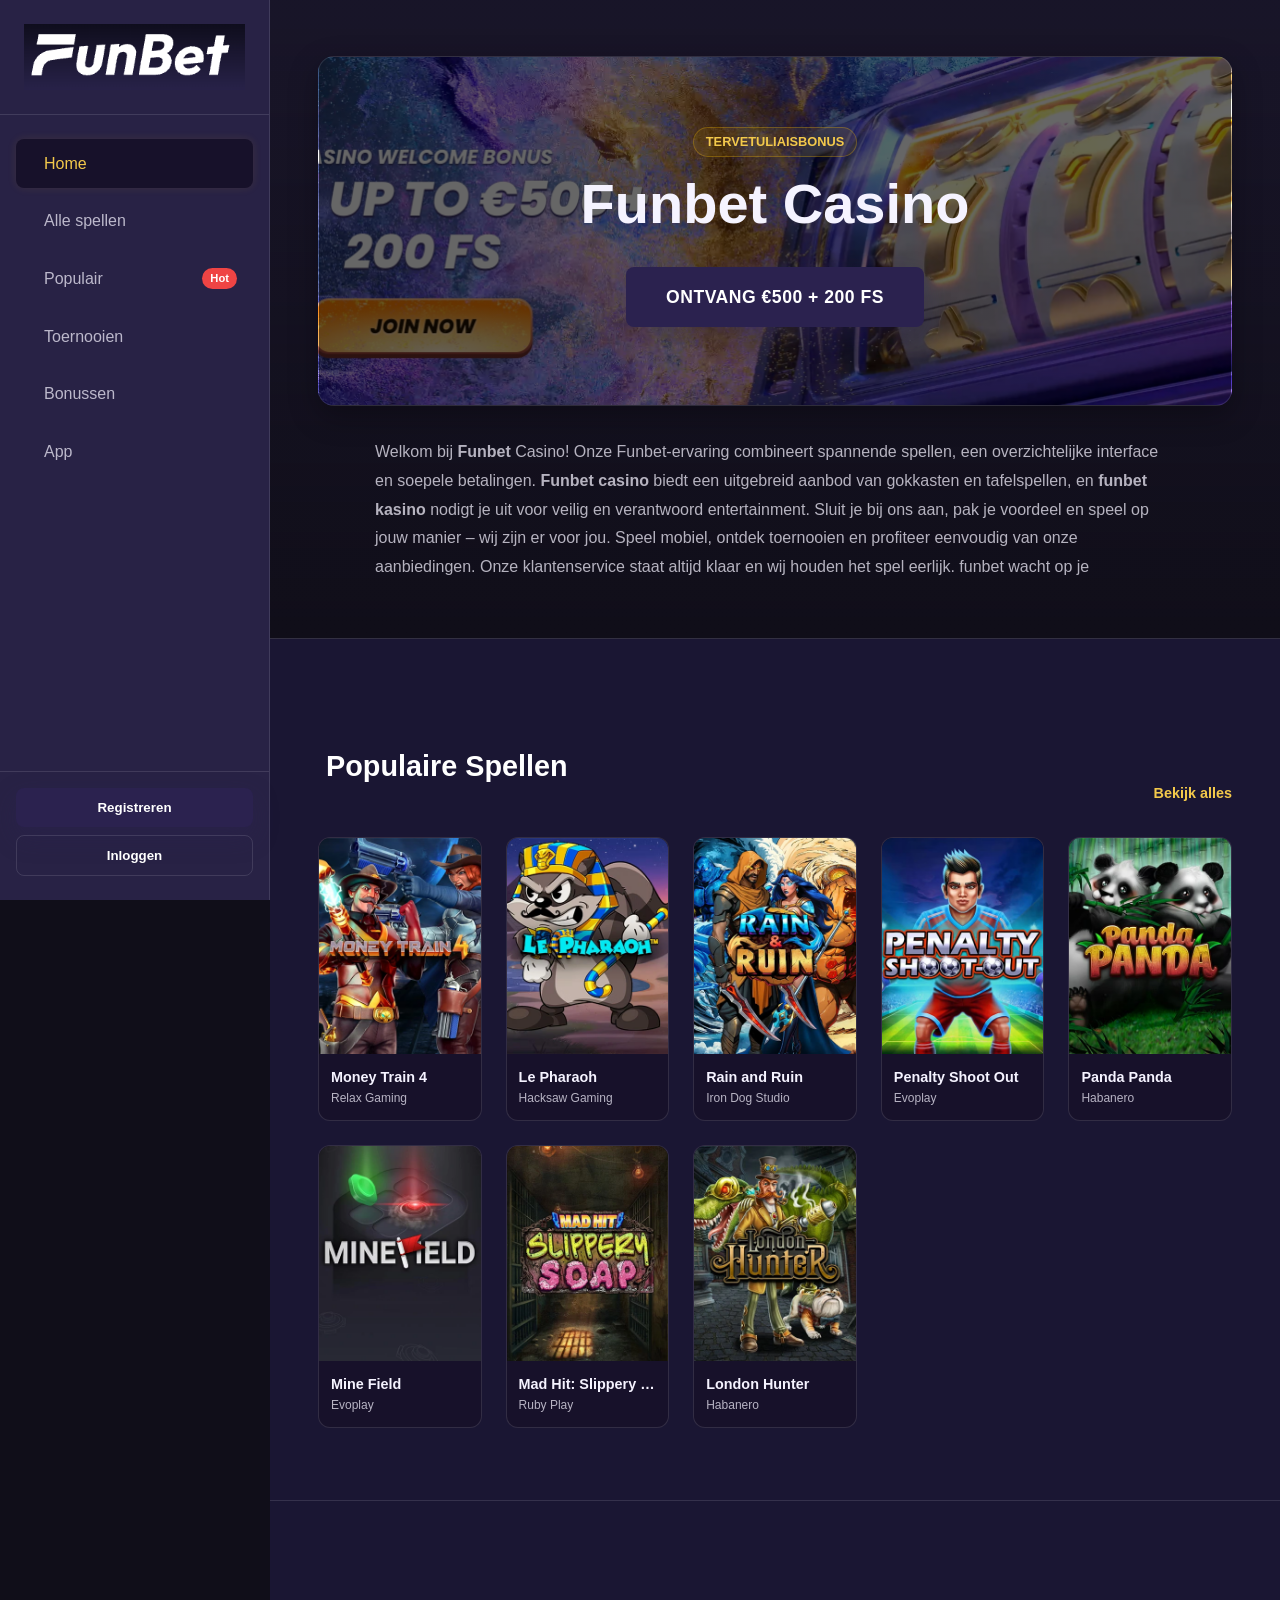
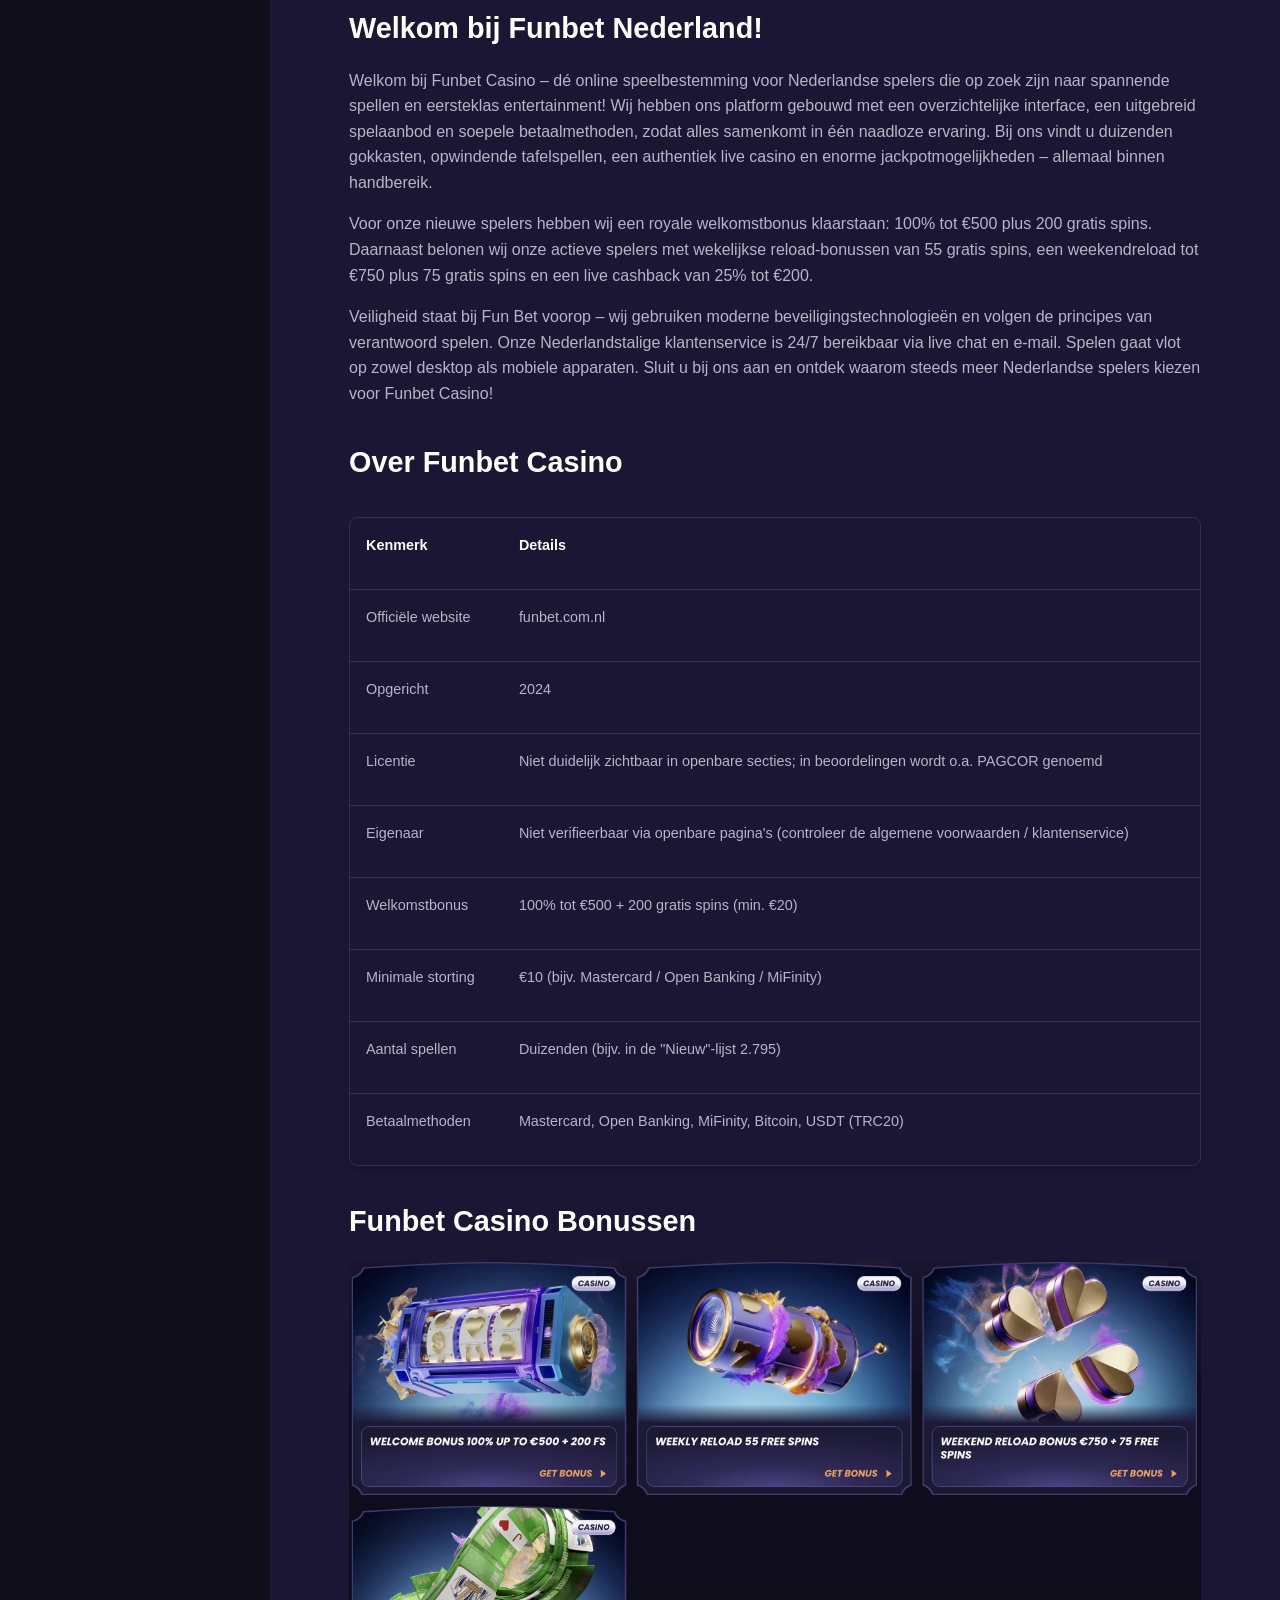
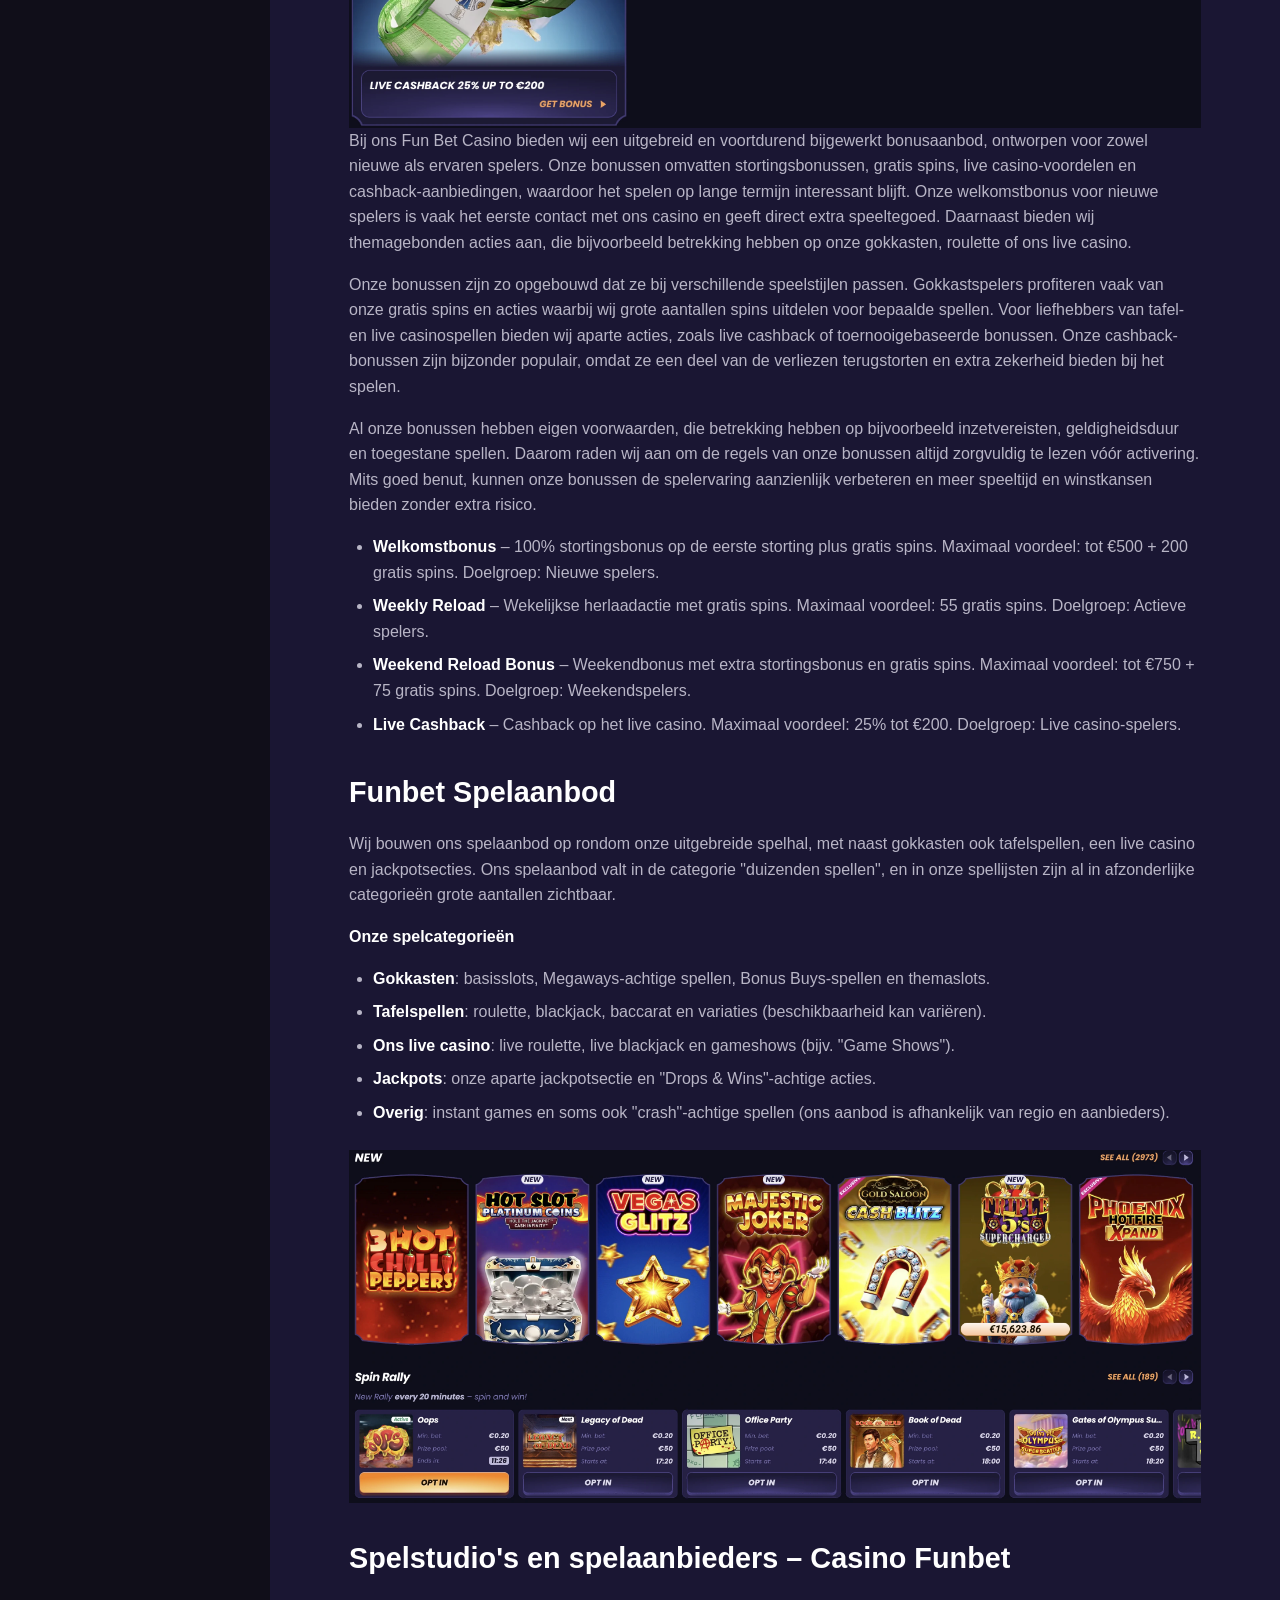
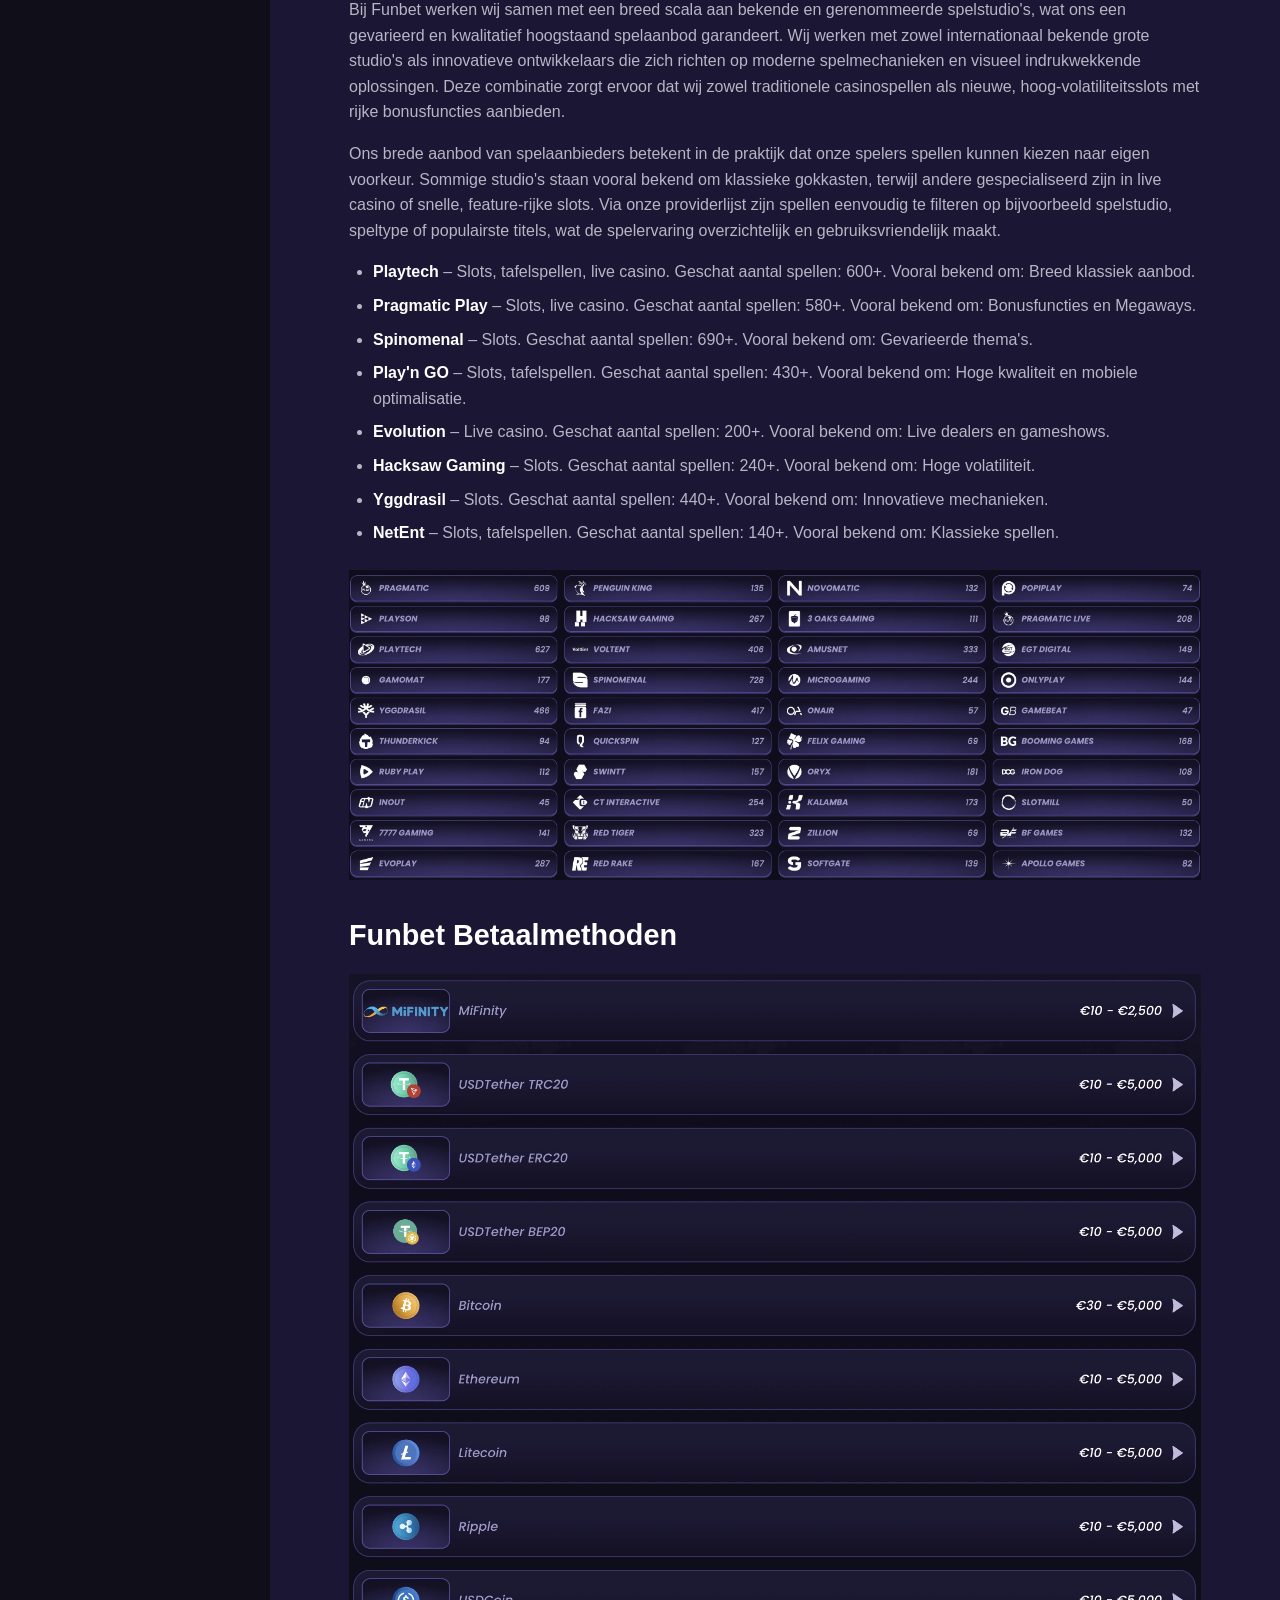
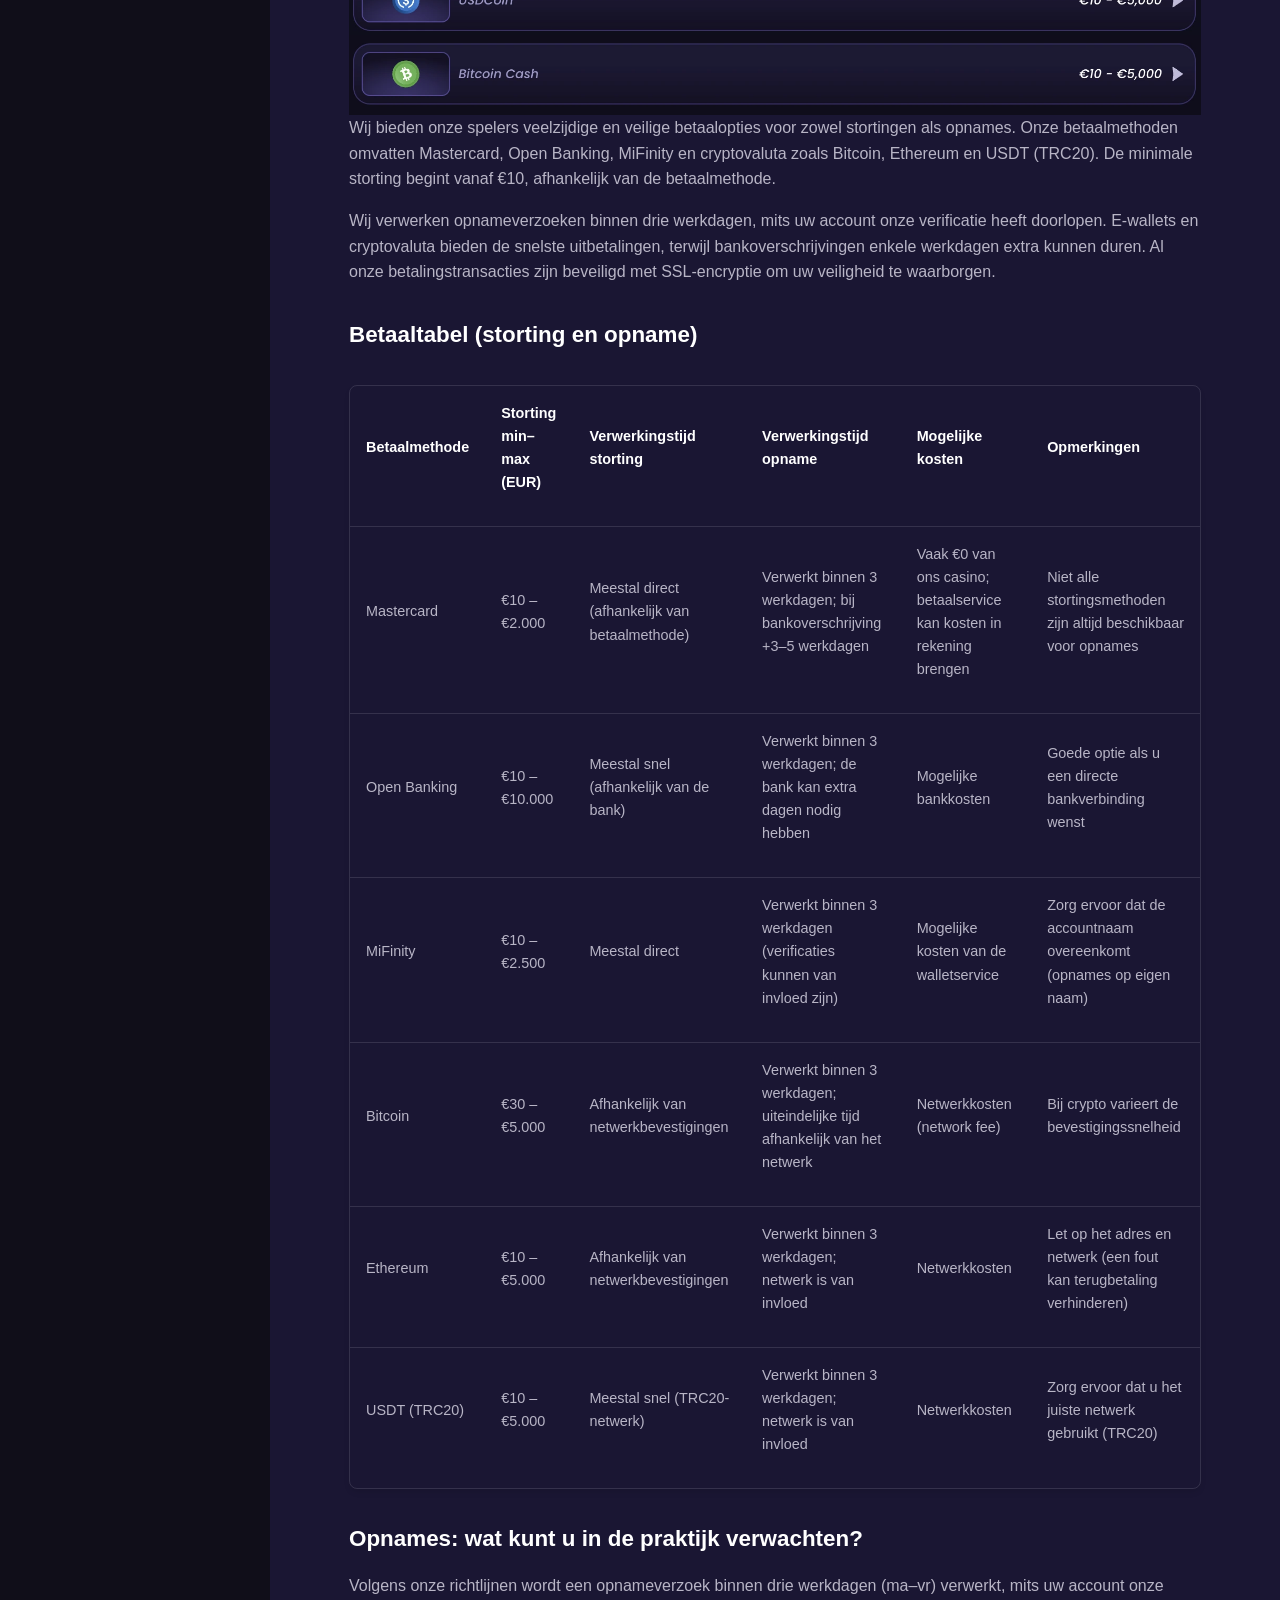
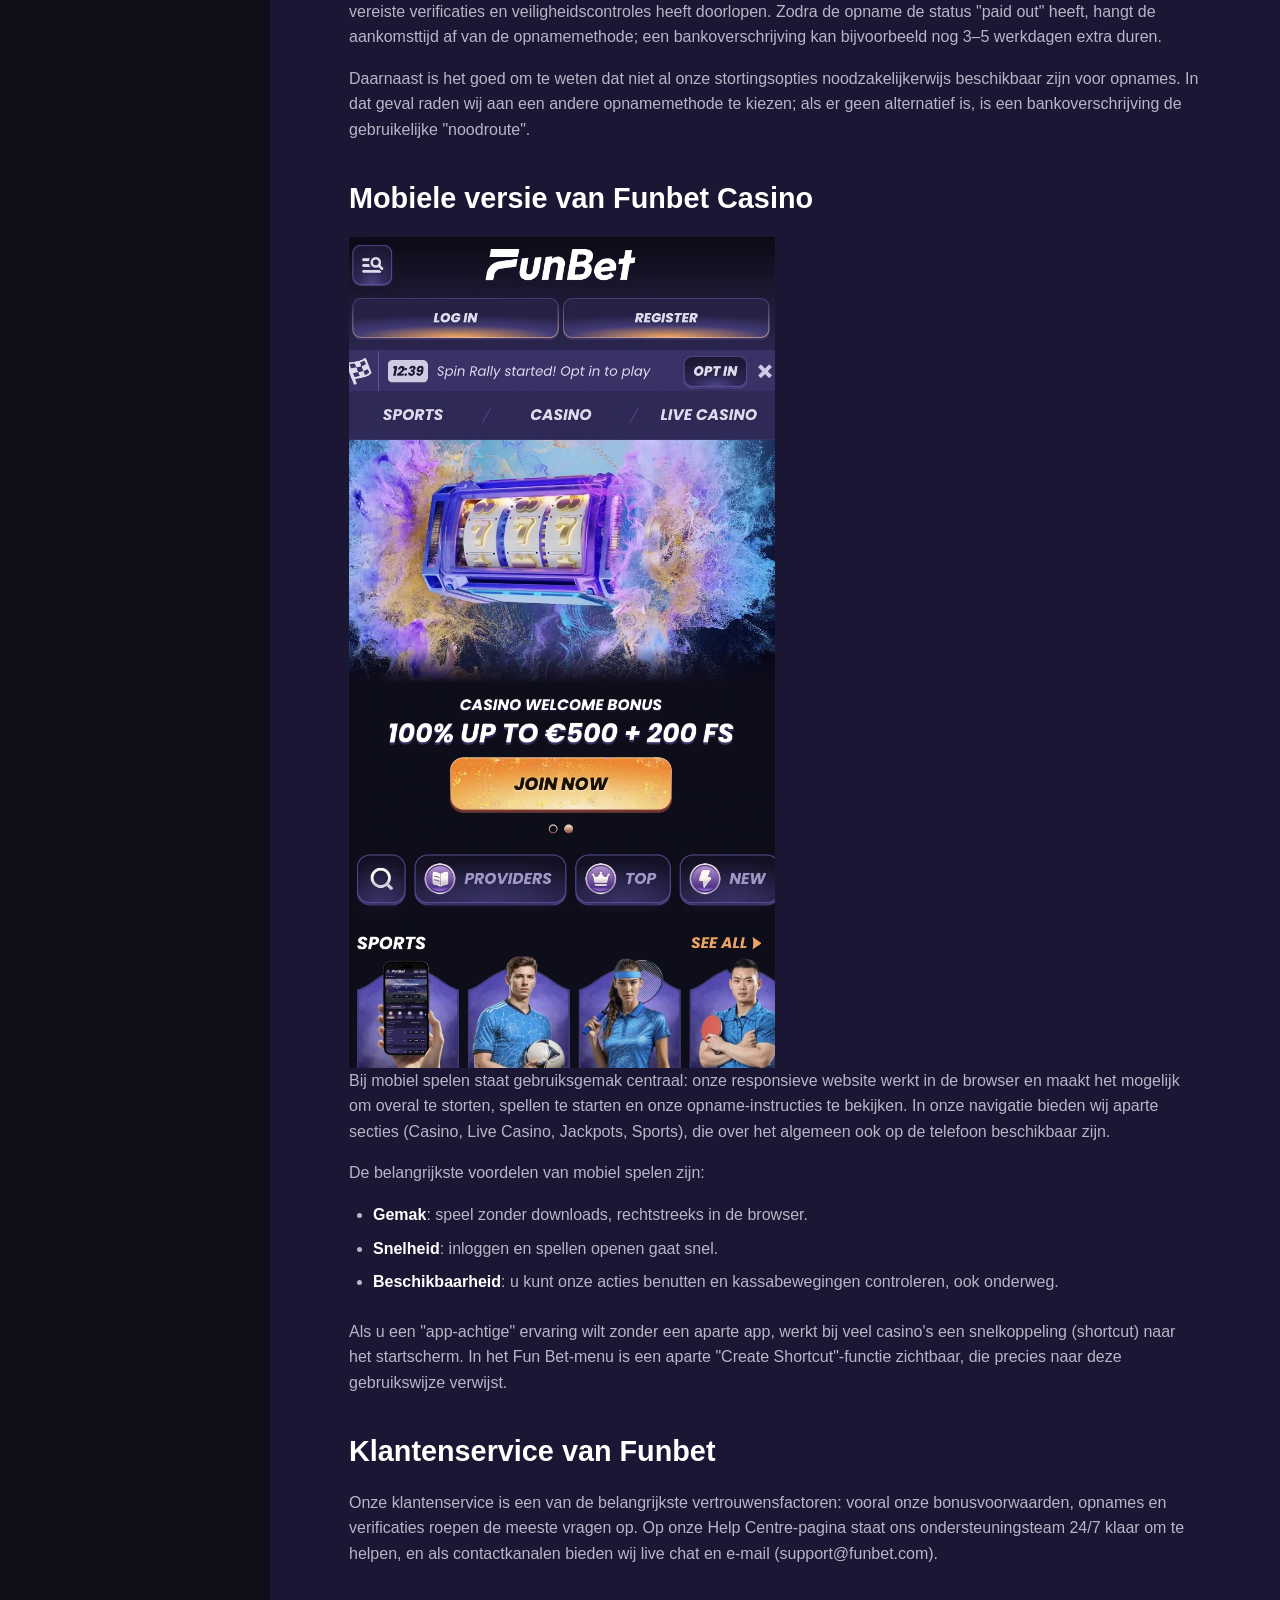
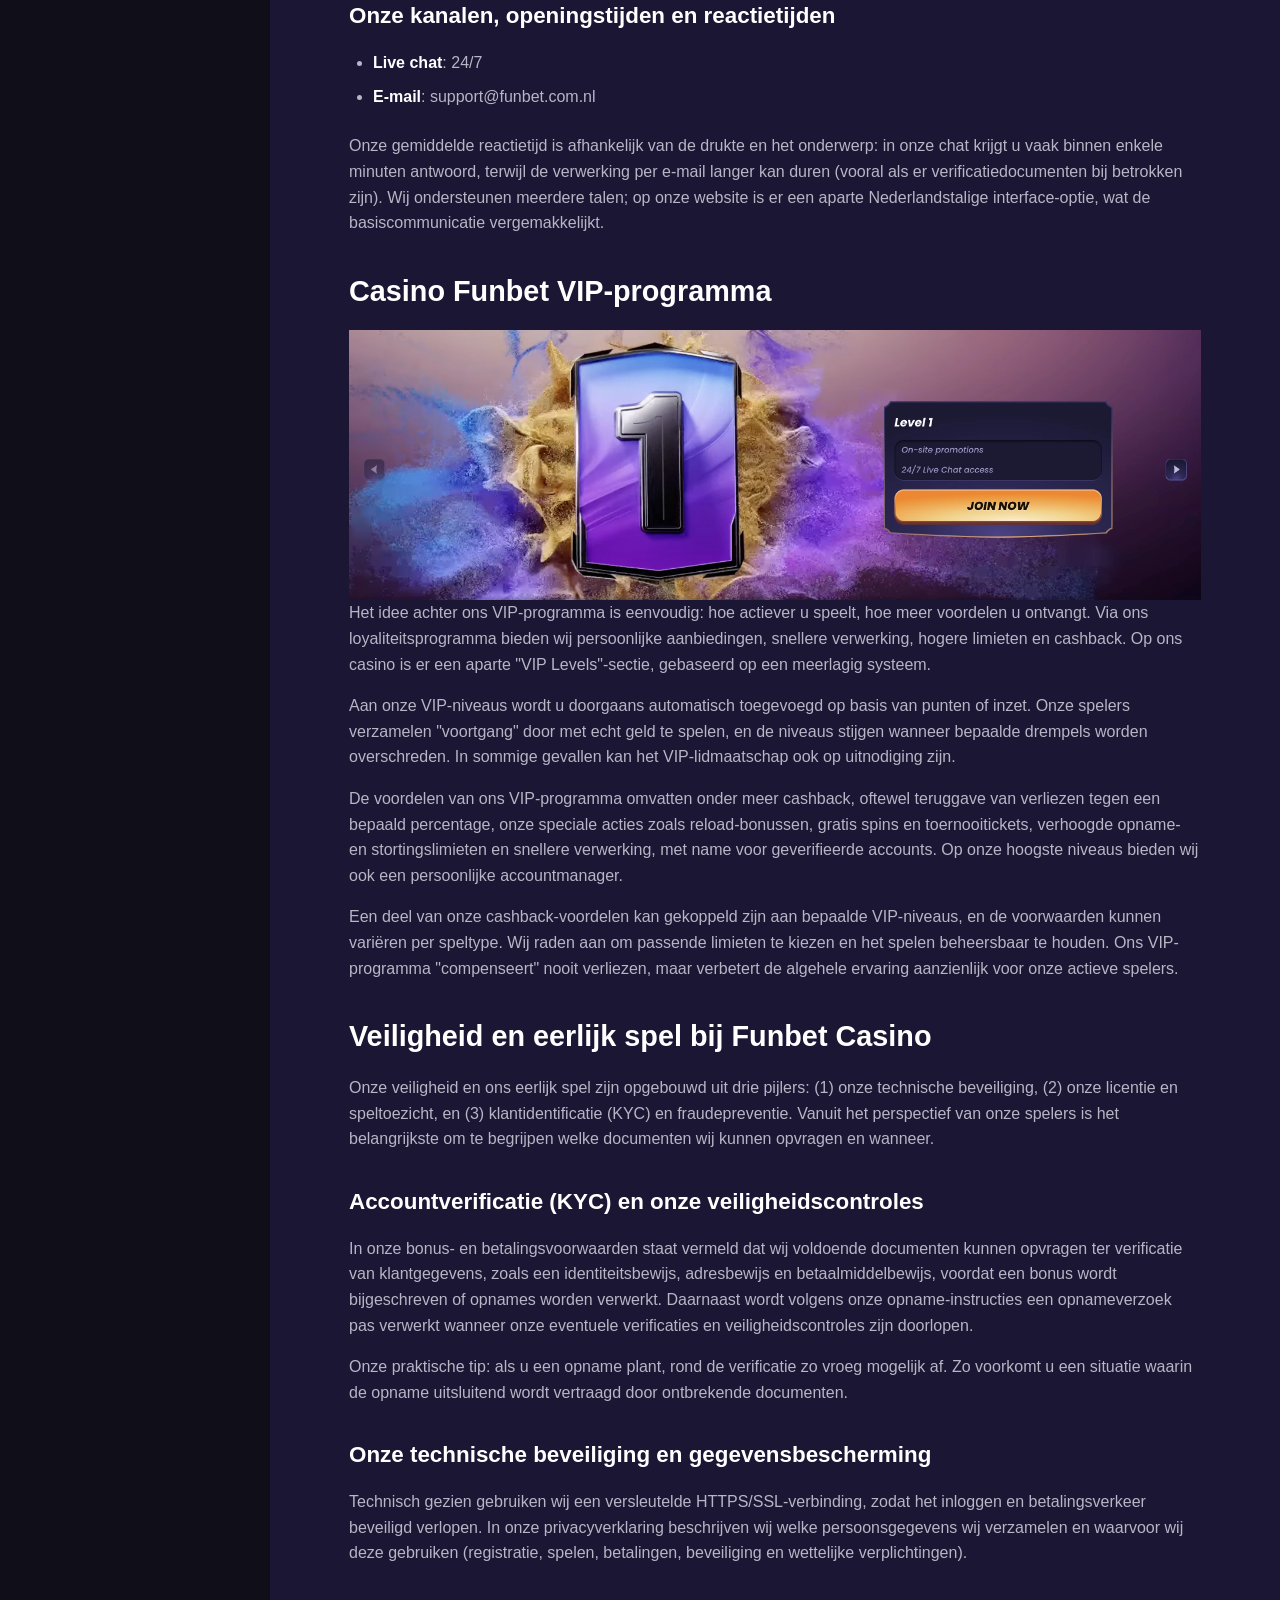
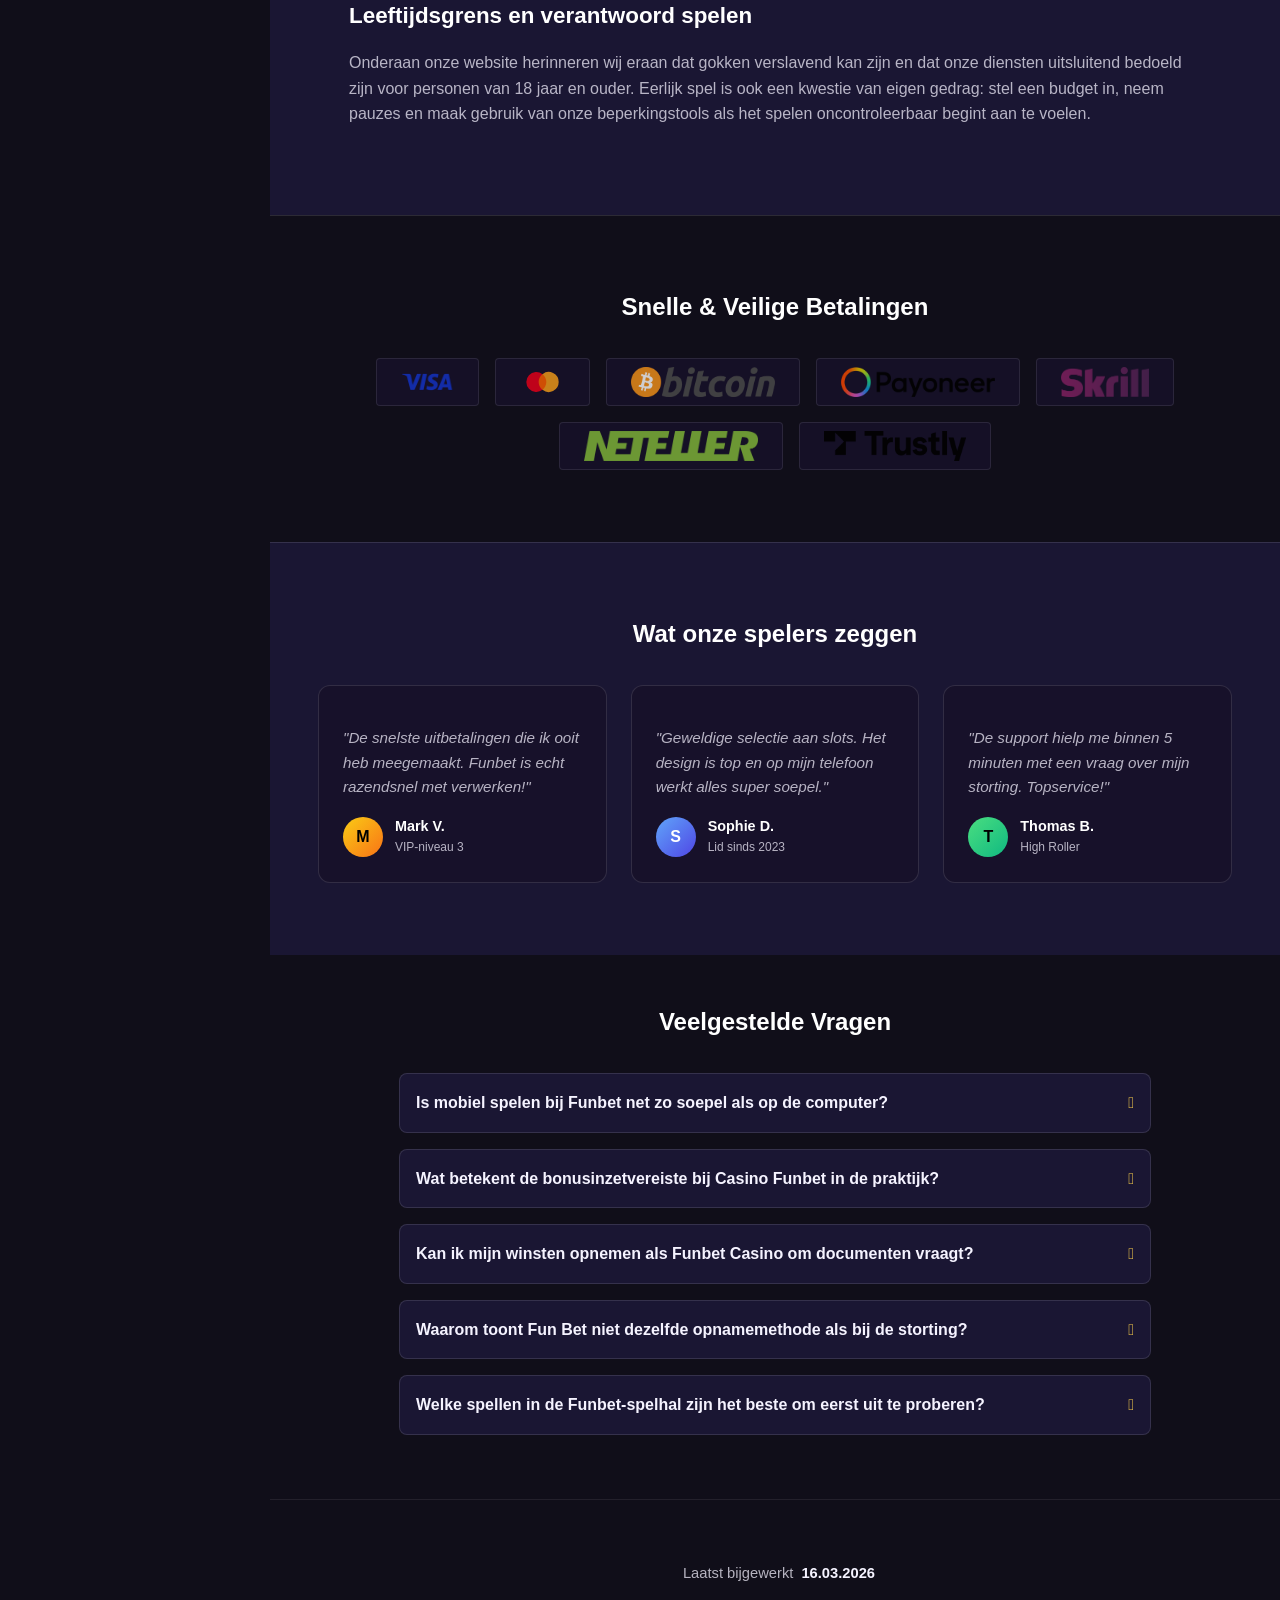
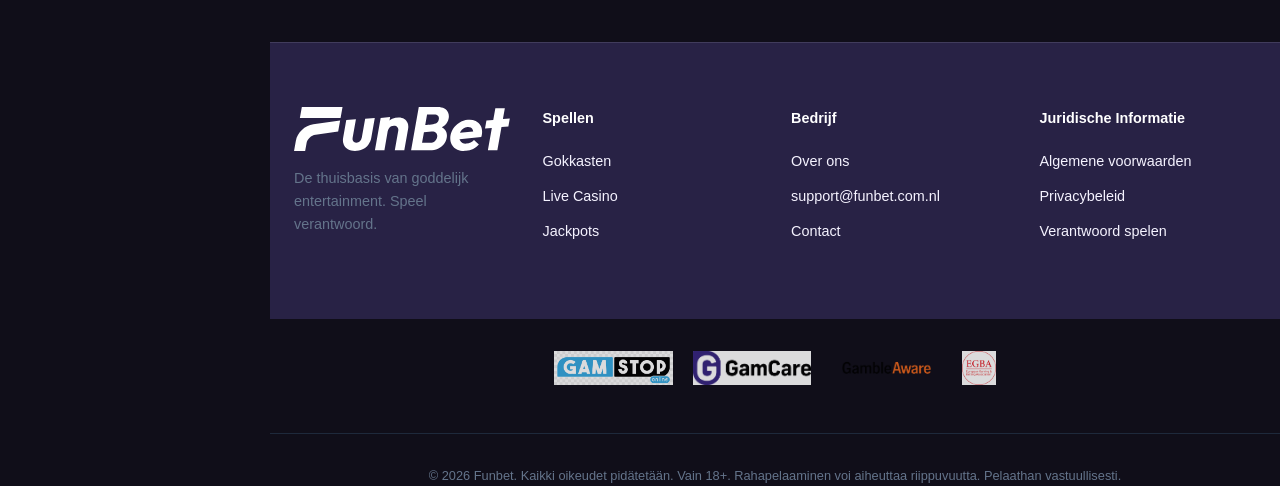
==== commit dba71fac: "Update index.html" ====
--- a/index.html
+++ b/index.html
@@ -6,7 +6,9 @@
    <title>Funbet Casino – Bonus tot € 500 + 200 gratis spins</title>
 <meta name="description" content="Funbet Casino biedt een 100% welkomstbonus tot € 500 en 200 gratis spins. Ontdek de spellen, bonusvoorwaarden, betaalmethoden, mobiel spelen en veiligheid voordat je je registreert.">
     <link rel="stylesheet" href="style.css?=1.11">
-    <link rel="canonical" href="/" />
+ <link rel="canonical" href="/nl-nl/" />
+       <link rel="alternate" href="https://funbet.com.nl/" hreflang="nl" />
+    <link rel="alternate" href="https://funbet.com.nl/nl-nl/" hreflang="nl-NL" />
     <link rel="icon" type="image/x-icon" href="favicon.ico">
 </head>
 <body>
@@ -682,7 +684,7 @@
                 <div class="page-container">
                     <p>
                         <i class="fa-solid fa-clock-rotate-left update-icon"></i>
-                       Laatst bijgewerkt <span class="update-date">10.02.2026</span>
+                       Laatst bijgewerkt <span class="update-date">16.03.2026</span>
                     </p>
                 </div>
             </div>
@@ -751,4 +753,4 @@
         </main>
     </div>
 </body>
-</html>+</html>
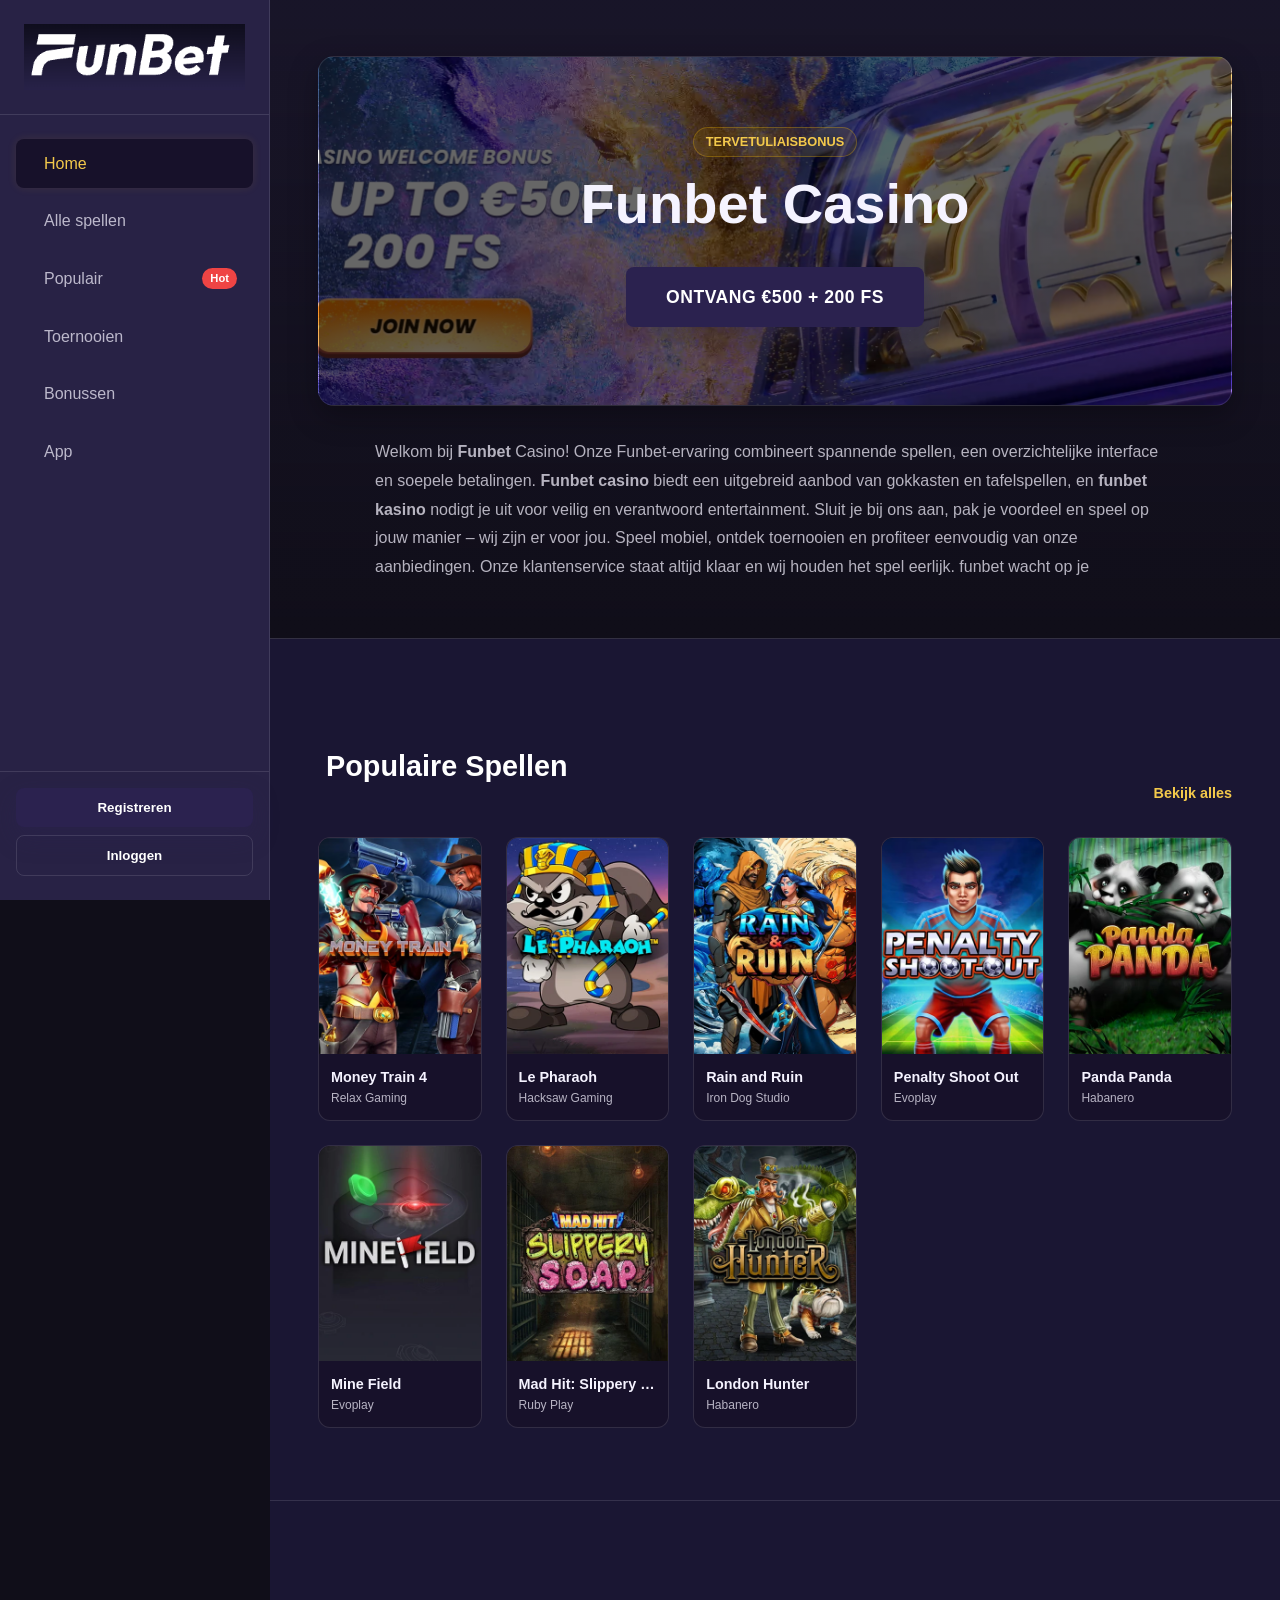
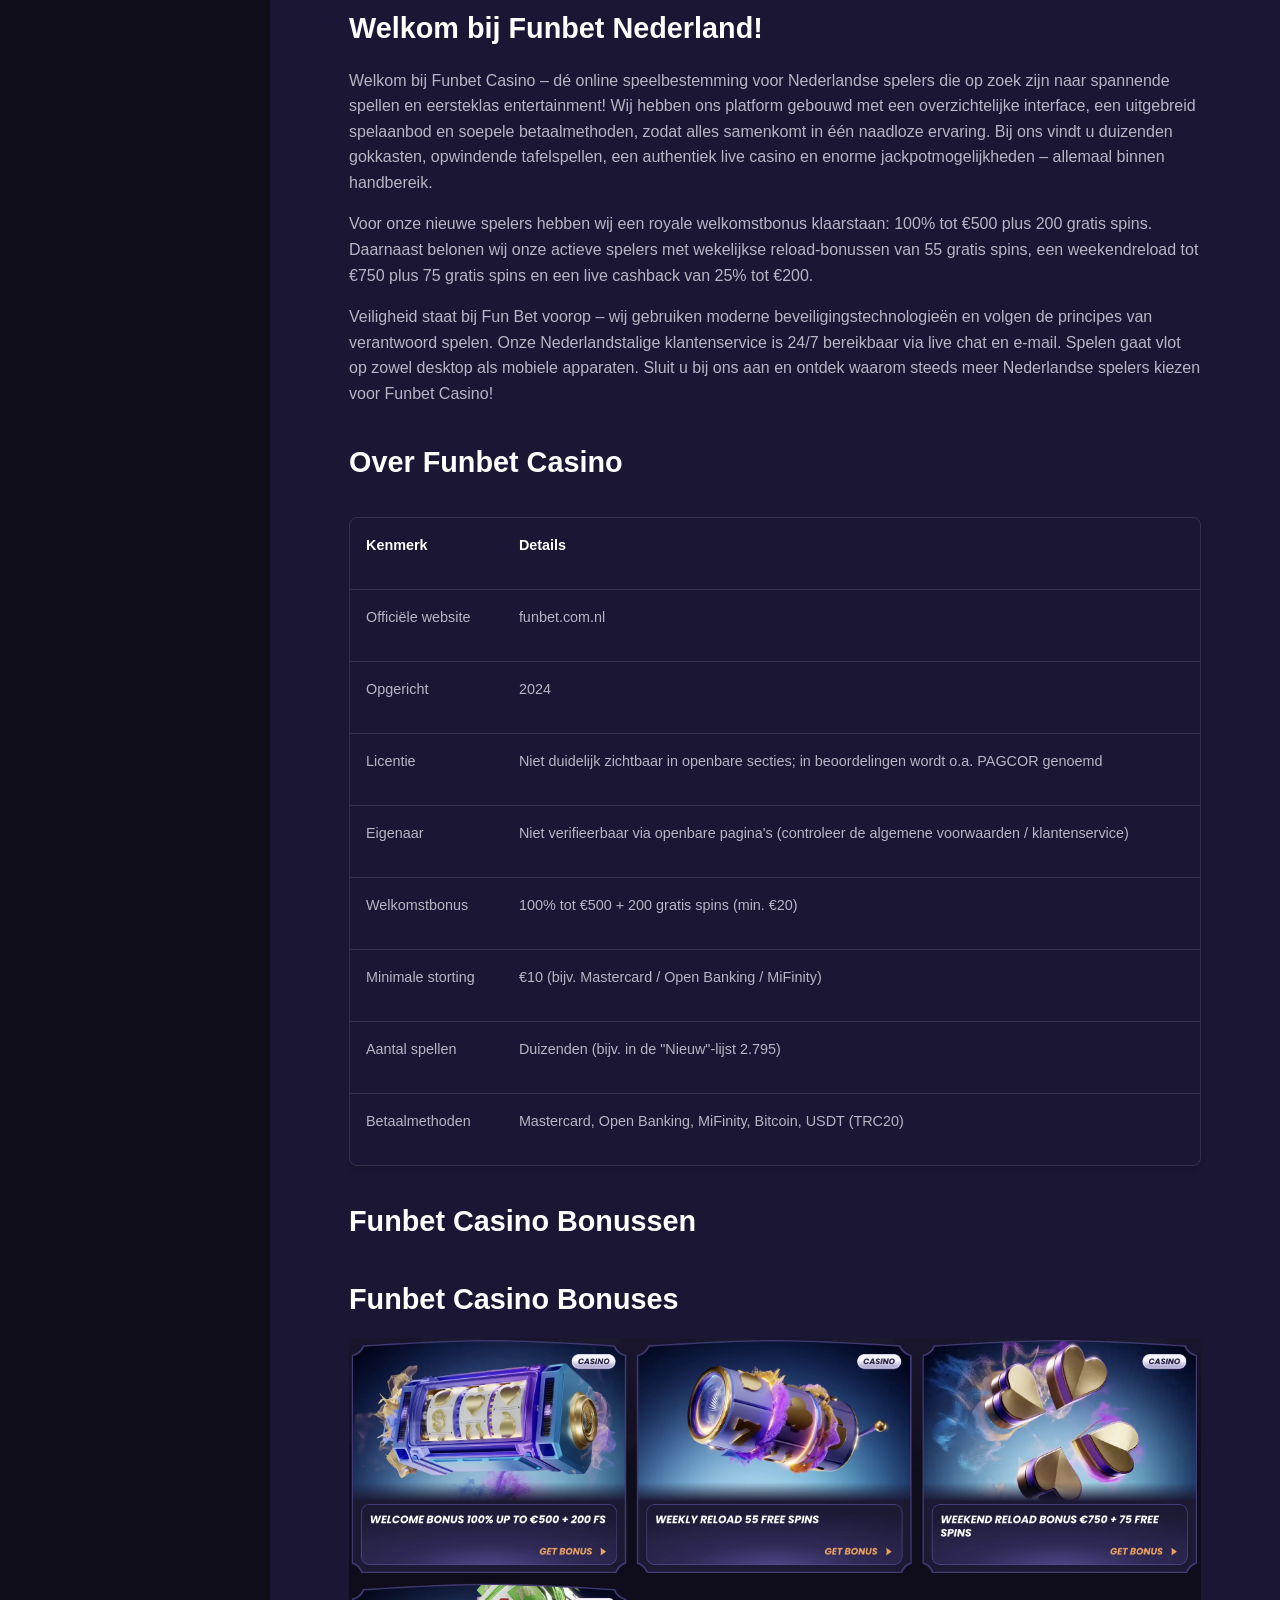
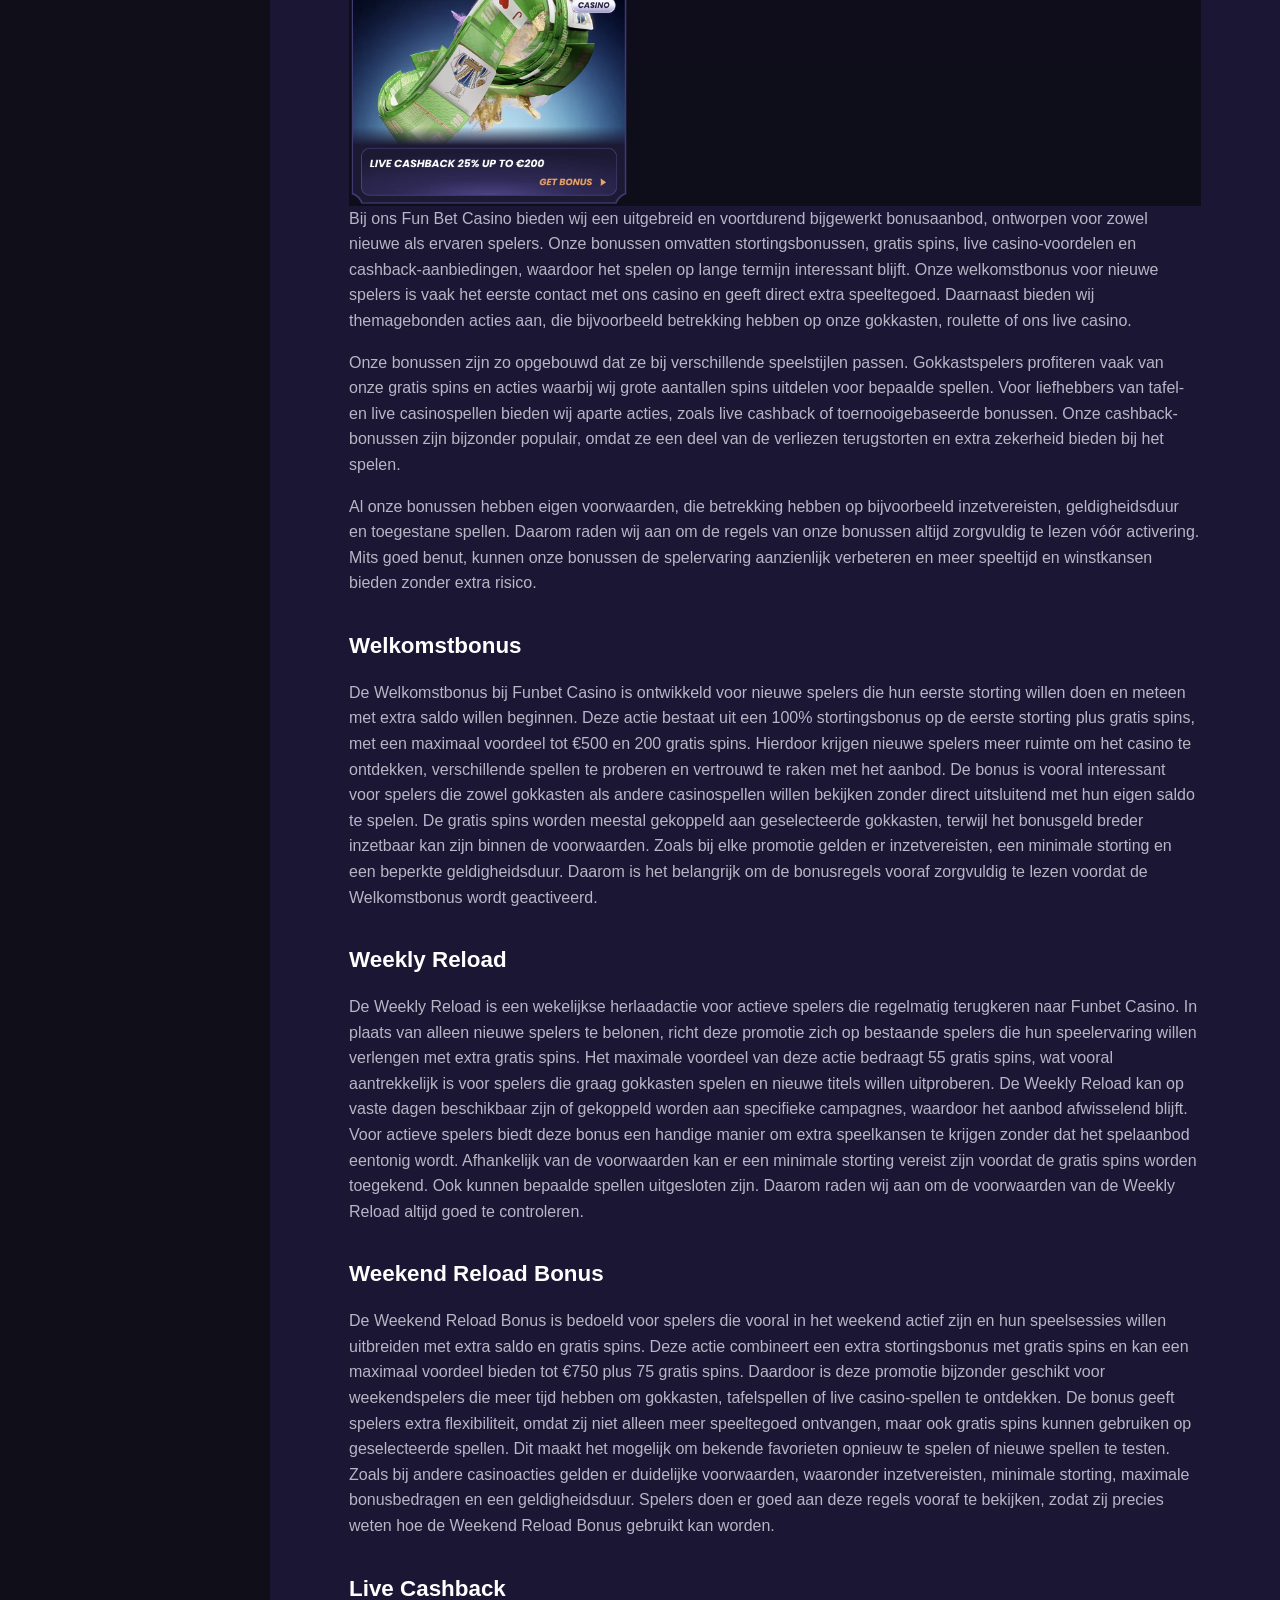
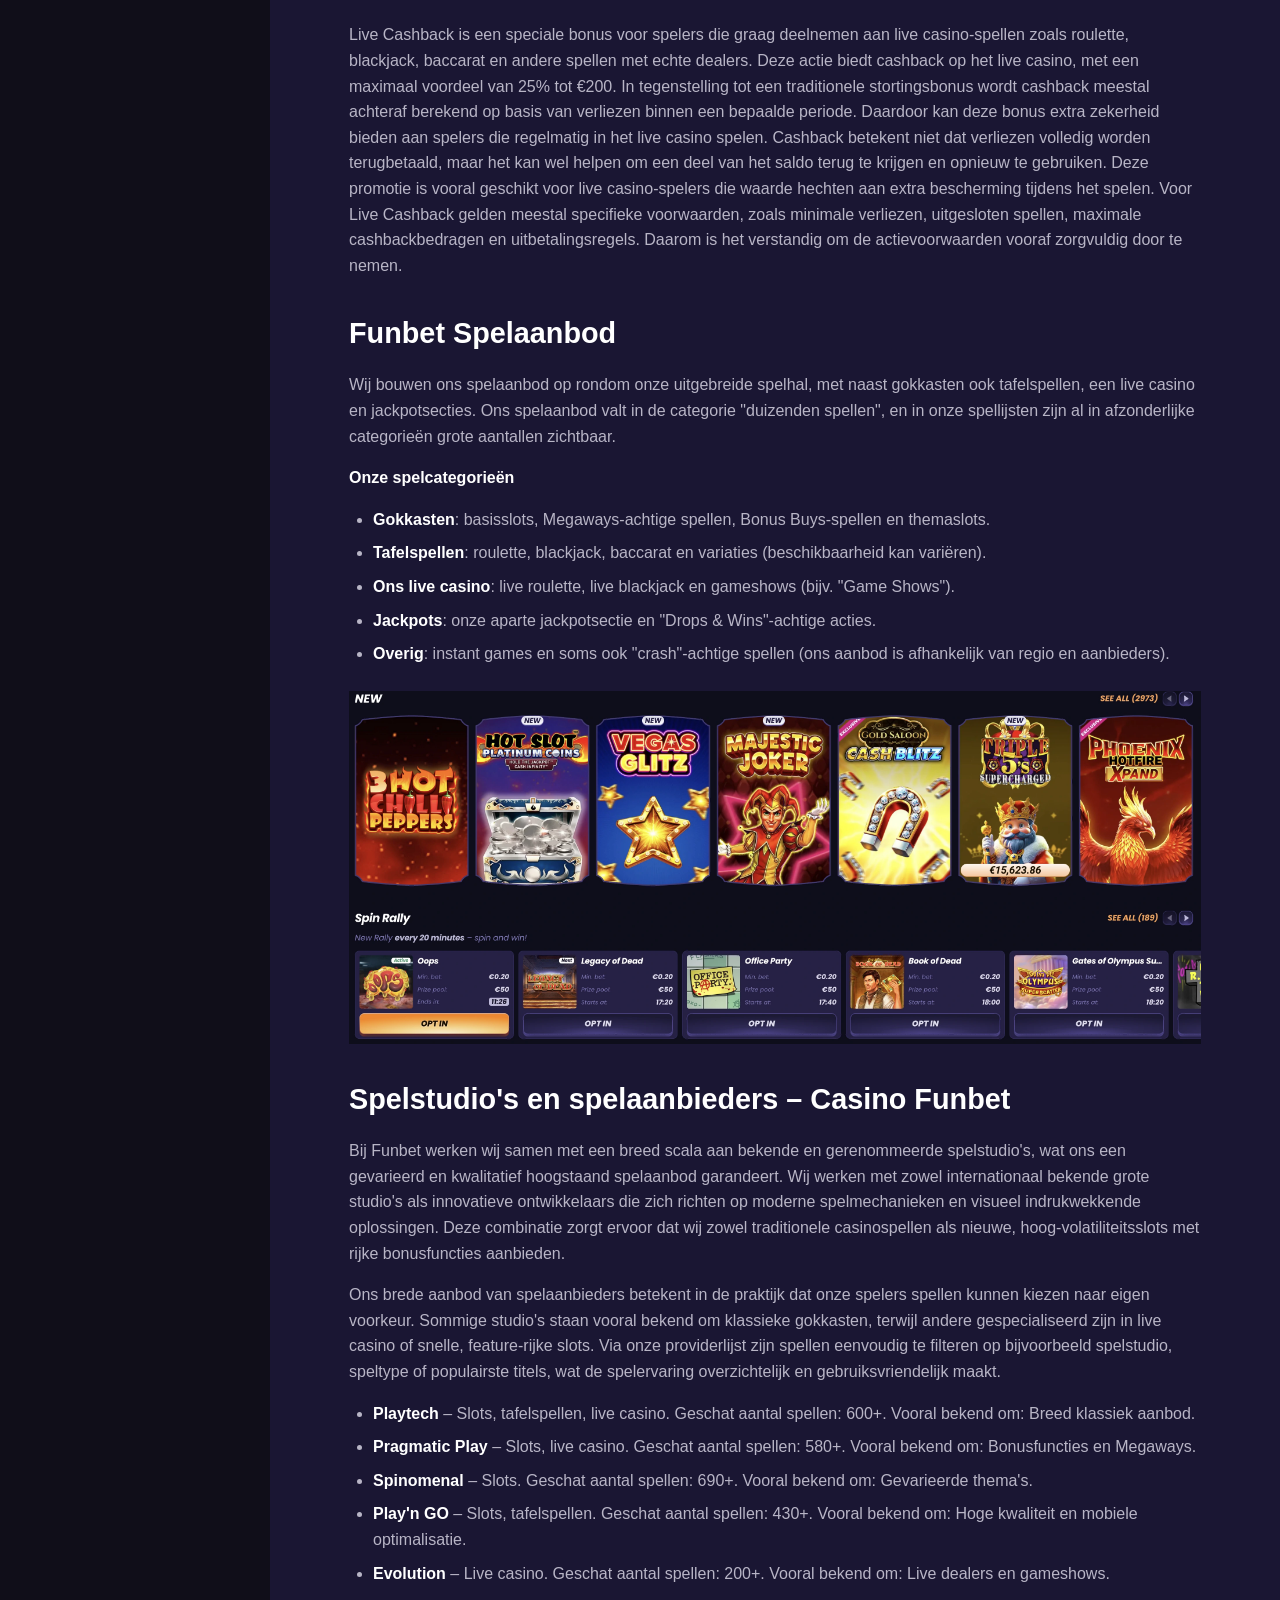
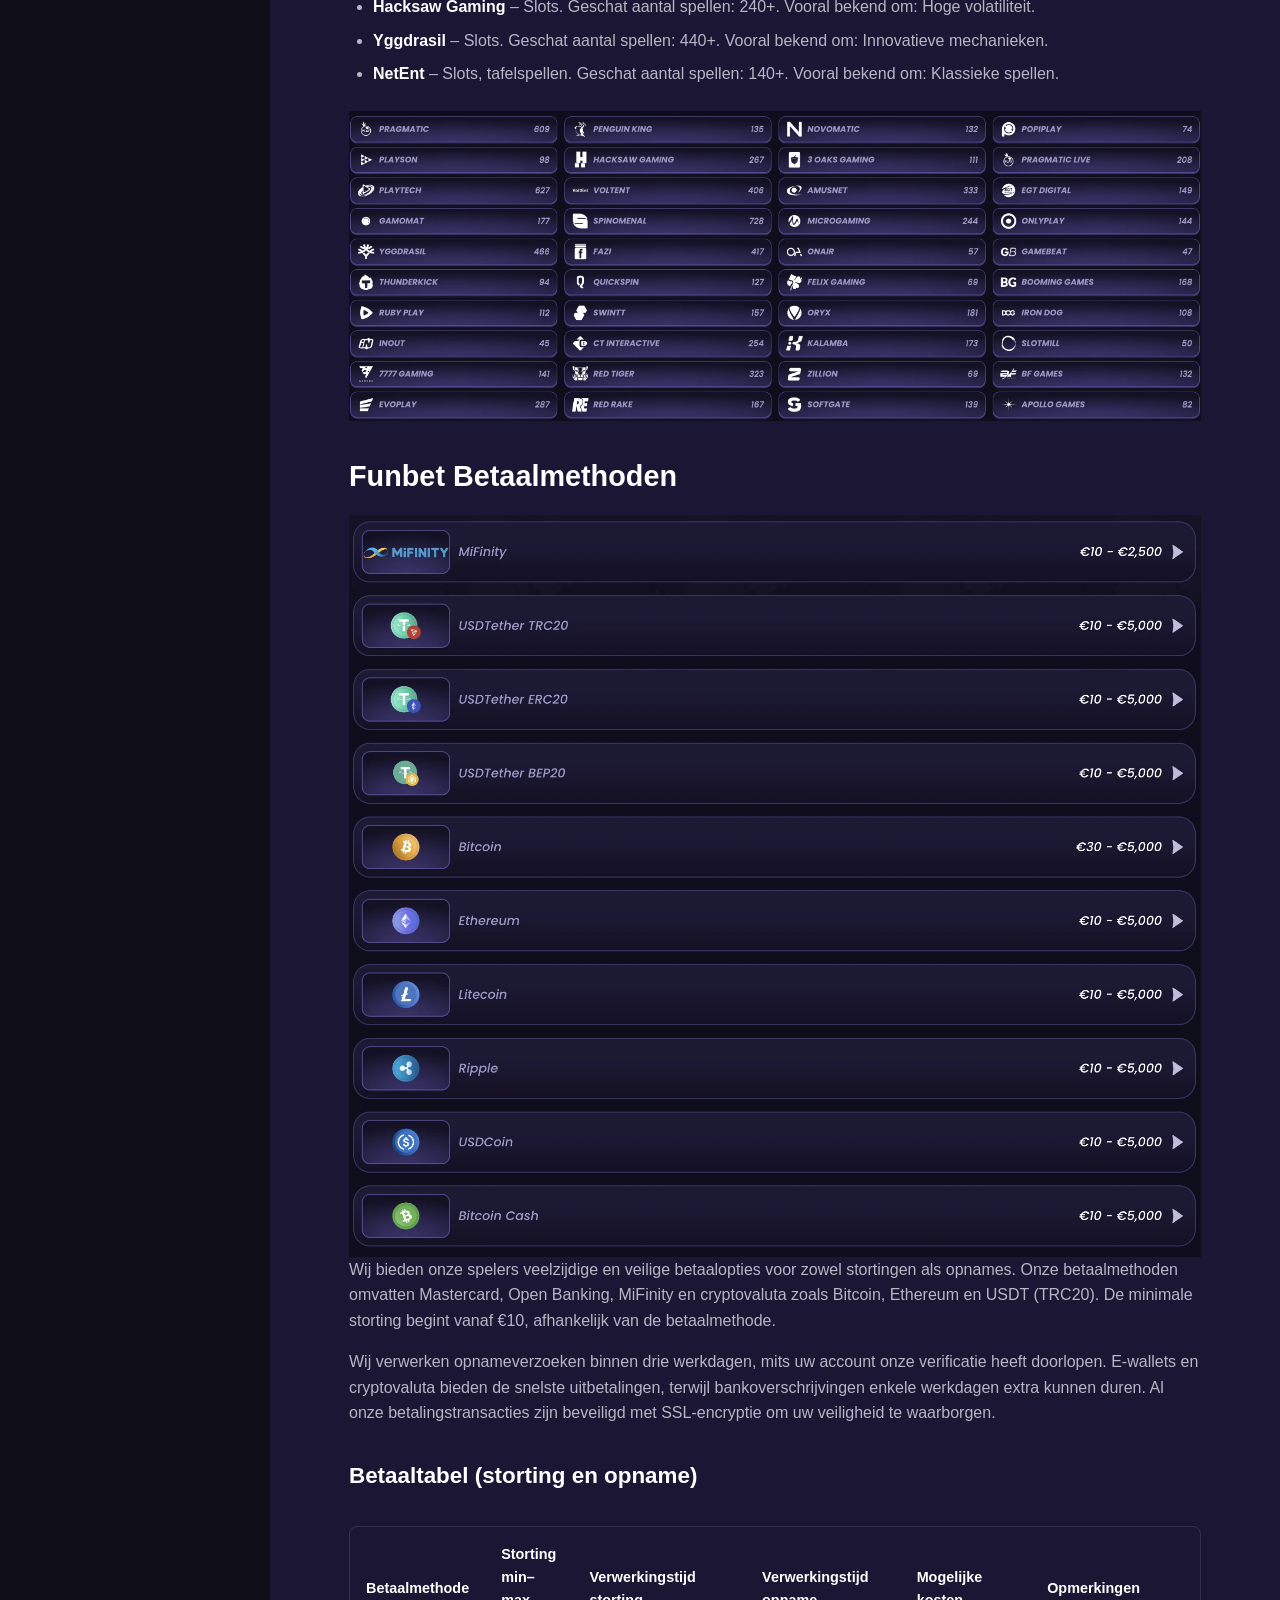
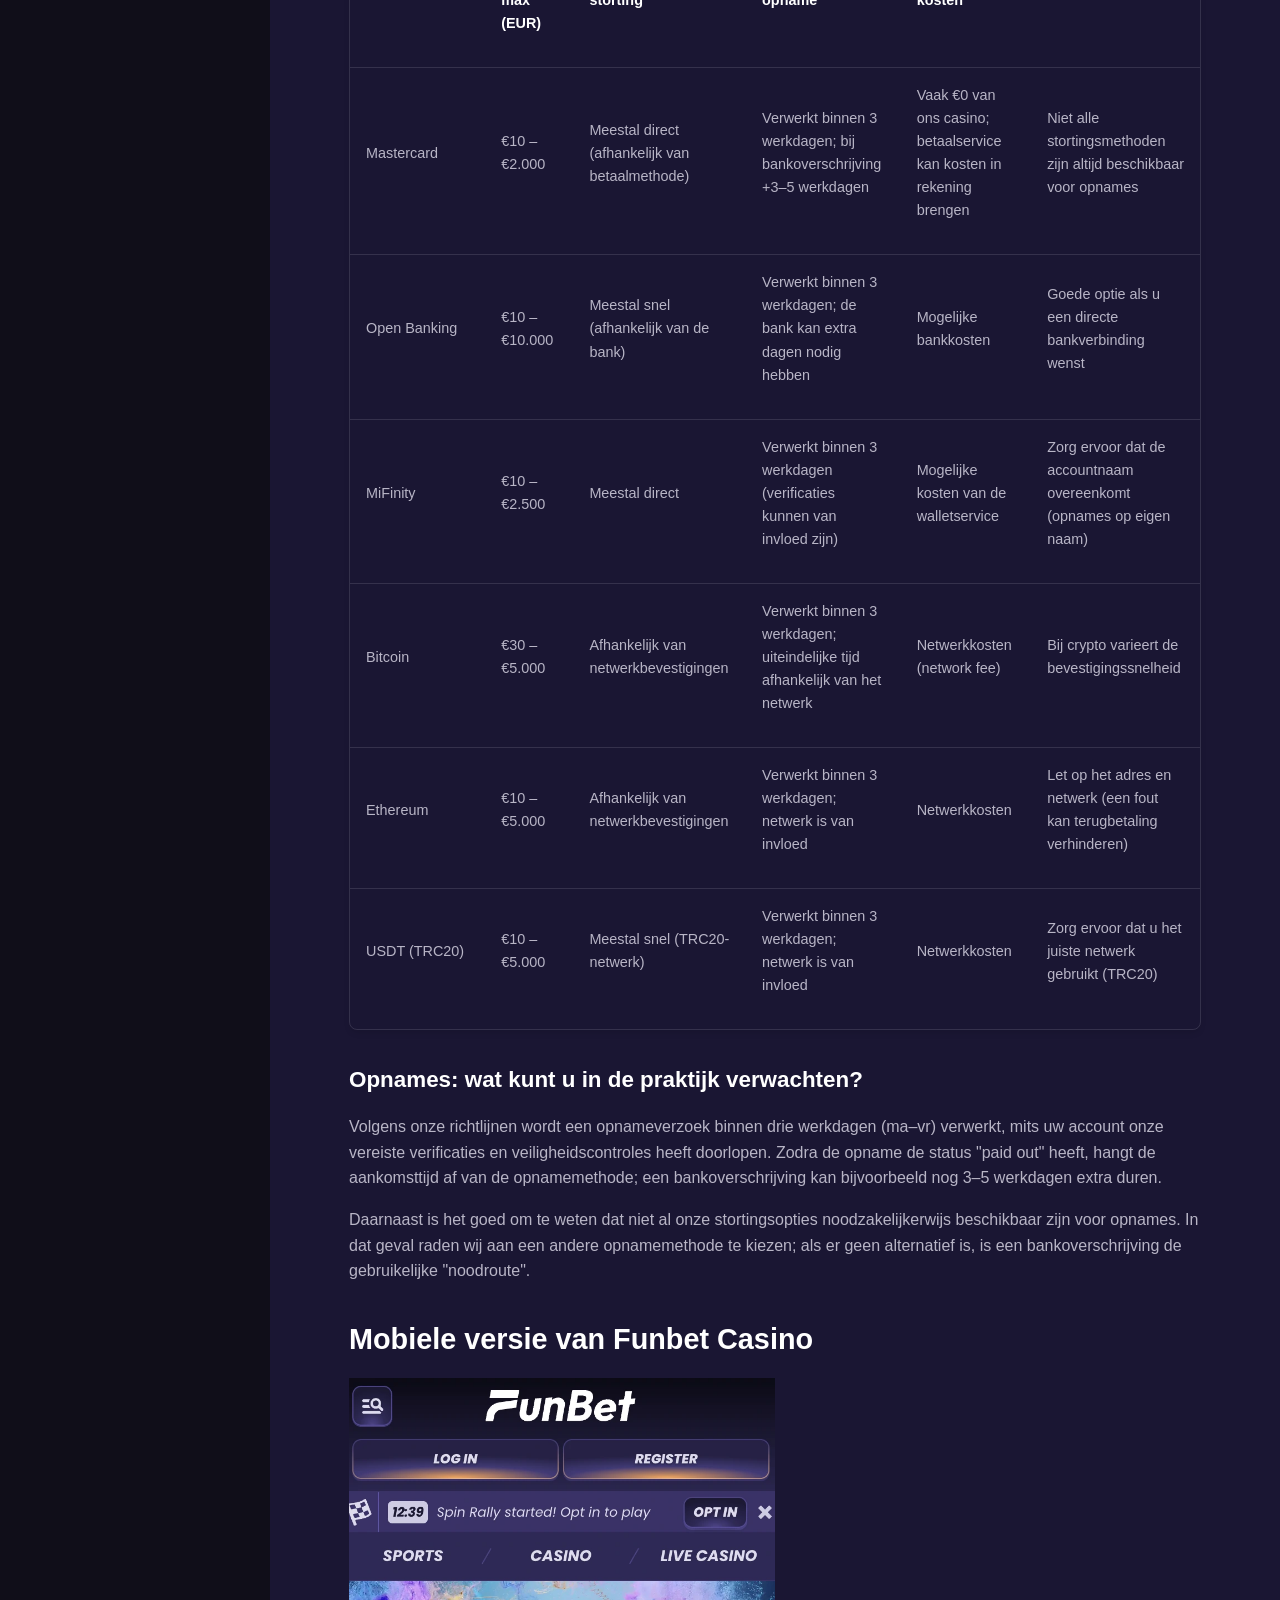
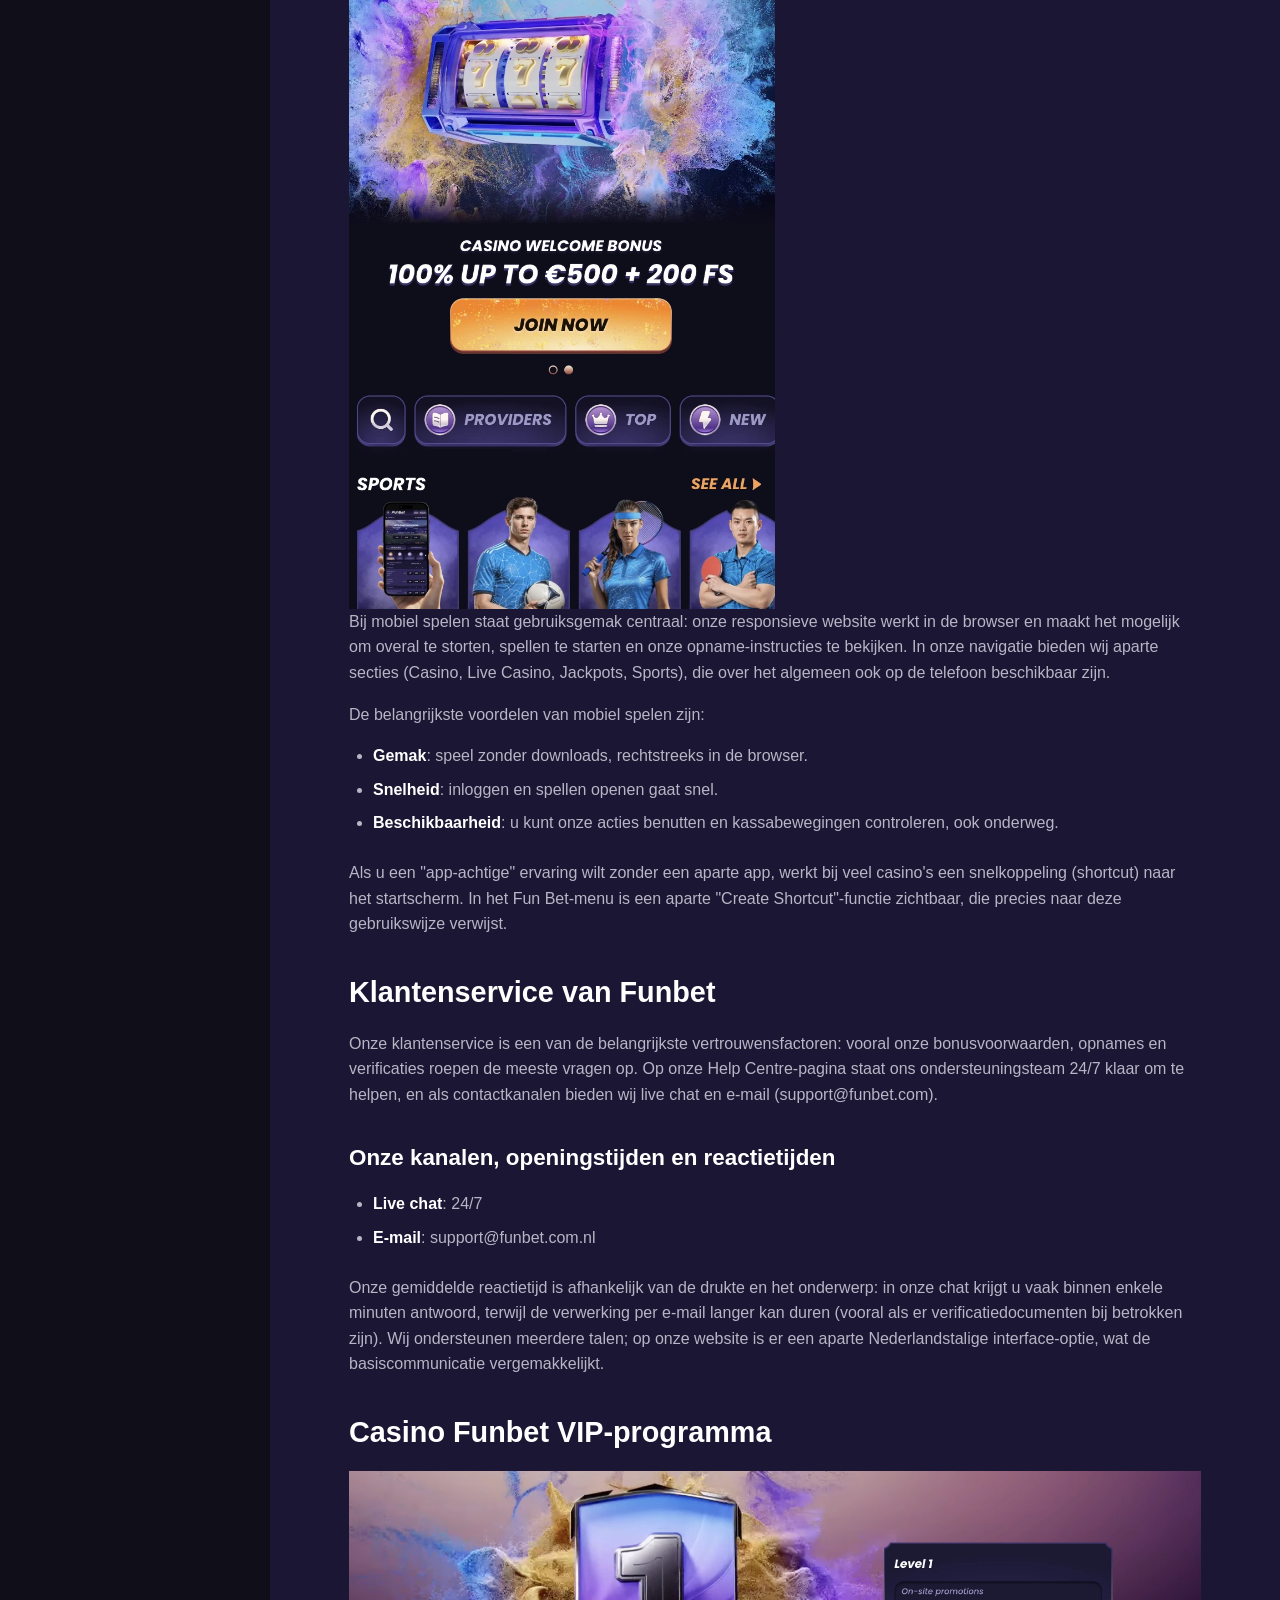
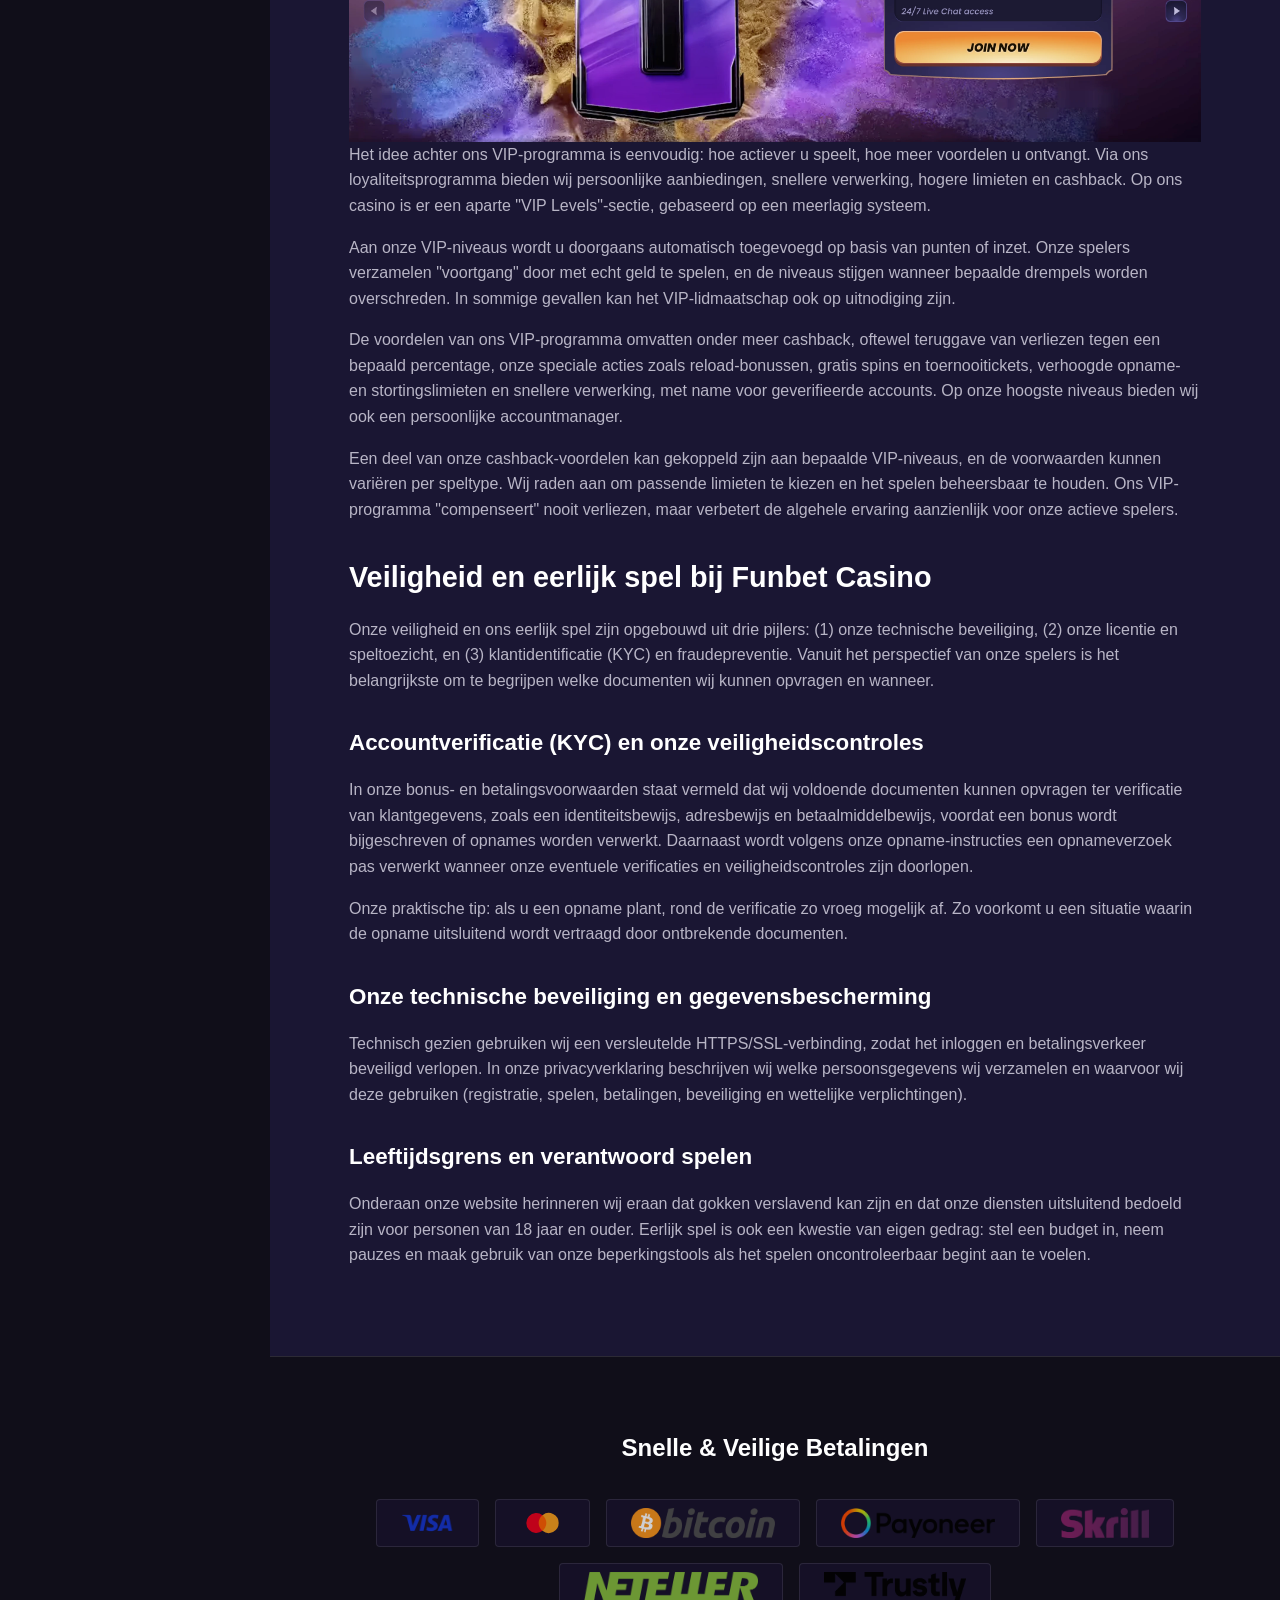
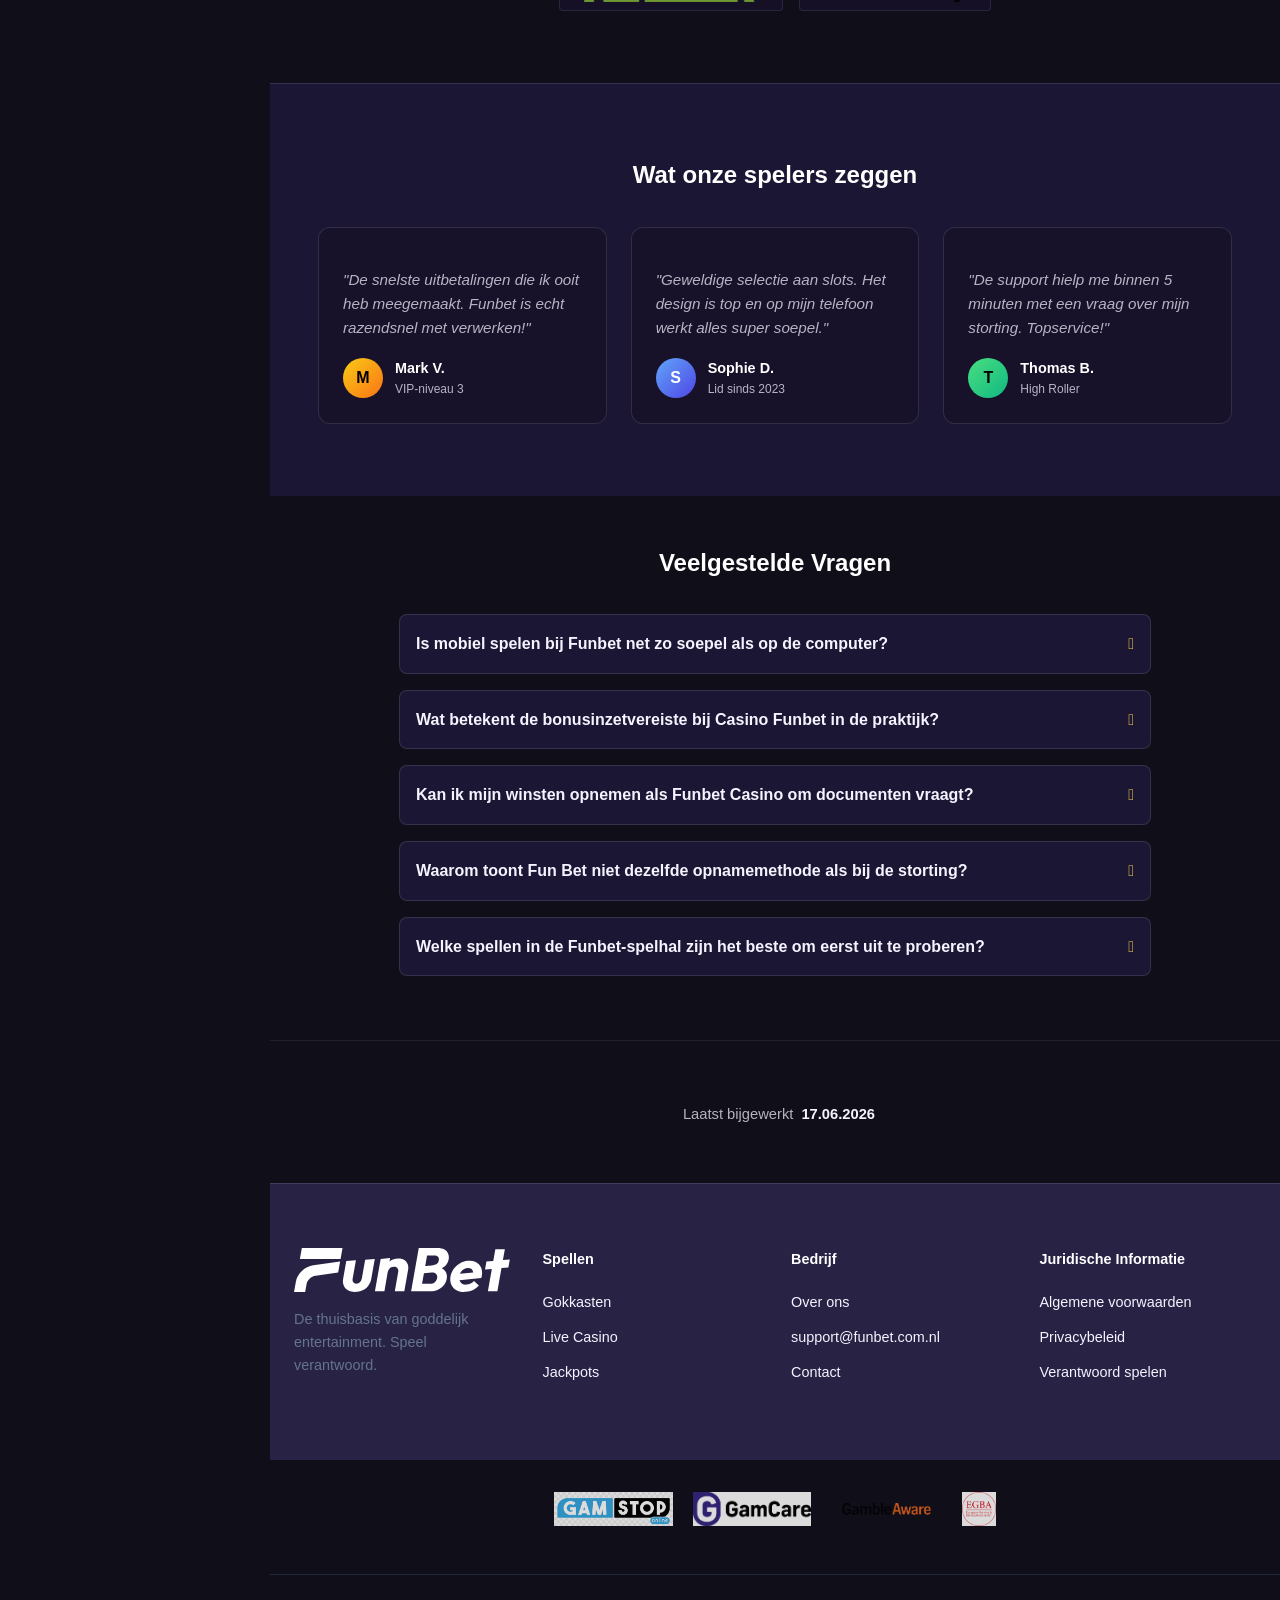
==== commit 99cabb45: "Update Funbet bonus content" ====
--- a/index.html
+++ b/index.html
@@ -6,9 +6,9 @@
    <title>Funbet Casino – Bonus tot € 500 + 200 gratis spins</title>
 <meta name="description" content="Funbet Casino biedt een 100% welkomstbonus tot € 500 en 200 gratis spins. Ontdek de spellen, bonusvoorwaarden, betaalmethoden, mobiel spelen en veiligheid voordat je je registreert.">
     <link rel="stylesheet" href="style.css?=1.11">
- <link rel="canonical" href="/nl-nl/" />
+ <link rel="canonical" href="/nl/" />
        <link rel="alternate" href="https://funbet.com.nl/" hreflang="nl" />
-    <link rel="alternate" href="https://funbet.com.nl/nl-nl/" hreflang="nl-NL" />
+    <link rel="alternate" href="https://funbet.com.nl/nl/" hreflang="nl-NL" />
     <link rel="icon" type="image/x-icon" href="favicon.ico">
 </head>
 <body>
@@ -317,22 +317,30 @@
 </div>
 
 <h2>Funbet Casino Bonussen</h2>
+<h2>Funbet Casino Bonuses</h2>
 <img src="Funbet Casino Bonuses.webp" alt="Funbet Casino Bonuses">
-<p>
-Bij ons Fun Bet Casino bieden wij een uitgebreid en voortdurend bijgewerkt bonusaanbod, ontworpen voor zowel nieuwe als ervaren spelers. Onze bonussen omvatten stortingsbonussen, gratis spins, live casino-voordelen en cashback-aanbiedingen, waardoor het spelen op lange termijn interessant blijft. Onze welkomstbonus voor nieuwe spelers is vaak het eerste contact met ons casino en geeft direct extra speeltegoed. Daarnaast bieden wij themagebonden acties aan, die bijvoorbeeld betrekking hebben op onze gokkasten, roulette of ons live casino.
-</p>
-<p>
-Onze bonussen zijn zo opgebouwd dat ze bij verschillende speelstijlen passen. Gokkastspelers profiteren vaak van onze gratis spins en acties waarbij wij grote aantallen spins uitdelen voor bepaalde spellen. Voor liefhebbers van tafel- en live casinospellen bieden wij aparte acties, zoals live cashback of toernooigebaseerde bonussen. Onze cashback-bonussen zijn bijzonder populair, omdat ze een deel van de verliezen terugstorten en extra zekerheid bieden bij het spelen.
-</p>
-<p>
-Al onze bonussen hebben eigen voorwaarden, die betrekking hebben op bijvoorbeeld inzetvereisten, geldigheidsduur en toegestane spellen. Daarom raden wij aan om de regels van onze bonussen altijd zorgvuldig te lezen vóór activering. Mits goed benut, kunnen onze bonussen de spelervaring aanzienlijk verbeteren en meer speeltijd en winstkansen bieden zonder extra risico.
-</p>
-<ol>
-    <li><strong>Welkomstbonus</strong> – 100% stortingsbonus op de eerste storting plus gratis spins. Maximaal voordeel: tot €500 + 200 gratis spins. Doelgroep: Nieuwe spelers.</li>
-    <li><strong>Weekly Reload</strong> – Wekelijkse herlaadactie met gratis spins. Maximaal voordeel: 55 gratis spins. Doelgroep: Actieve spelers.</li>
-    <li><strong>Weekend Reload Bonus</strong> – Weekendbonus met extra stortingsbonus en gratis spins. Maximaal voordeel: tot €750 + 75 gratis spins. Doelgroep: Weekendspelers.</li>
-    <li><strong>Live Cashback</strong> – Cashback op het live casino. Maximaal voordeel: 25% tot €200. Doelgroep: Live casino-spelers.</li>
-</ol>
+
+<p>Bij ons Fun Bet Casino bieden wij een uitgebreid en voortdurend bijgewerkt bonusaanbod, ontworpen voor zowel nieuwe als ervaren spelers. Onze bonussen omvatten stortingsbonussen, gratis spins, live casino-voordelen en cashback-aanbiedingen, waardoor het spelen op lange termijn interessant blijft. Onze welkomstbonus voor nieuwe spelers is vaak het eerste contact met ons casino en geeft direct extra speeltegoed. Daarnaast bieden wij themagebonden acties aan, die bijvoorbeeld betrekking hebben op onze gokkasten, roulette of ons live casino.</p>
+
+<p>Onze bonussen zijn zo opgebouwd dat ze bij verschillende speelstijlen passen. Gokkastspelers profiteren vaak van onze gratis spins en acties waarbij wij grote aantallen spins uitdelen voor bepaalde spellen. Voor liefhebbers van tafel- en live casinospellen bieden wij aparte acties, zoals live cashback of toernooigebaseerde bonussen. Onze cashback-bonussen zijn bijzonder populair, omdat ze een deel van de verliezen terugstorten en extra zekerheid bieden bij het spelen.</p>
+
+<p>Al onze bonussen hebben eigen voorwaarden, die betrekking hebben op bijvoorbeeld inzetvereisten, geldigheidsduur en toegestane spellen. Daarom raden wij aan om de regels van onze bonussen altijd zorgvuldig te lezen vóór activering. Mits goed benut, kunnen onze bonussen de spelervaring aanzienlijk verbeteren en meer speeltijd en winstkansen bieden zonder extra risico.</p>
+
+<h3>Welkomstbonus</h3>
+
+<p>De Welkomstbonus bij Funbet Casino is ontwikkeld voor nieuwe spelers die hun eerste storting willen doen en meteen met extra saldo willen beginnen. Deze actie bestaat uit een 100% stortingsbonus op de eerste storting plus gratis spins, met een maximaal voordeel tot €500 en 200 gratis spins. Hierdoor krijgen nieuwe spelers meer ruimte om het casino te ontdekken, verschillende spellen te proberen en vertrouwd te raken met het aanbod. De bonus is vooral interessant voor spelers die zowel gokkasten als andere casinospellen willen bekijken zonder direct uitsluitend met hun eigen saldo te spelen. De gratis spins worden meestal gekoppeld aan geselecteerde gokkasten, terwijl het bonusgeld breder inzetbaar kan zijn binnen de voorwaarden. Zoals bij elke promotie gelden er inzetvereisten, een minimale storting en een beperkte geldigheidsduur. Daarom is het belangrijk om de bonusregels vooraf zorgvuldig te lezen voordat de Welkomstbonus wordt geactiveerd.</p>
+
+<h3>Weekly Reload</h3>
+
+<p>De Weekly Reload is een wekelijkse herlaadactie voor actieve spelers die regelmatig terugkeren naar Funbet Casino. In plaats van alleen nieuwe spelers te belonen, richt deze promotie zich op bestaande spelers die hun speelervaring willen verlengen met extra gratis spins. Het maximale voordeel van deze actie bedraagt 55 gratis spins, wat vooral aantrekkelijk is voor spelers die graag gokkasten spelen en nieuwe titels willen uitproberen. De Weekly Reload kan op vaste dagen beschikbaar zijn of gekoppeld worden aan specifieke campagnes, waardoor het aanbod afwisselend blijft. Voor actieve spelers biedt deze bonus een handige manier om extra speelkansen te krijgen zonder dat het spelaanbod eentonig wordt. Afhankelijk van de voorwaarden kan er een minimale storting vereist zijn voordat de gratis spins worden toegekend. Ook kunnen bepaalde spellen uitgesloten zijn. Daarom raden wij aan om de voorwaarden van de Weekly Reload altijd goed te controleren.</p>
+
+<h3>Weekend Reload Bonus</h3>
+
+<p>De Weekend Reload Bonus is bedoeld voor spelers die vooral in het weekend actief zijn en hun speelsessies willen uitbreiden met extra saldo en gratis spins. Deze actie combineert een extra stortingsbonus met gratis spins en kan een maximaal voordeel bieden tot €750 plus 75 gratis spins. Daardoor is deze promotie bijzonder geschikt voor weekendspelers die meer tijd hebben om gokkasten, tafelspellen of live casino-spellen te ontdekken. De bonus geeft spelers extra flexibiliteit, omdat zij niet alleen meer speeltegoed ontvangen, maar ook gratis spins kunnen gebruiken op geselecteerde spellen. Dit maakt het mogelijk om bekende favorieten opnieuw te spelen of nieuwe spellen te testen. Zoals bij andere casinoacties gelden er duidelijke voorwaarden, waaronder inzetvereisten, minimale storting, maximale bonusbedragen en een geldigheidsduur. Spelers doen er goed aan deze regels vooraf te bekijken, zodat zij precies weten hoe de Weekend Reload Bonus gebruikt kan worden.</p>
+
+<h3>Live Cashback</h3>
+
+<p>Live Cashback is een speciale bonus voor spelers die graag deelnemen aan live casino-spellen zoals roulette, blackjack, baccarat en andere spellen met echte dealers. Deze actie biedt cashback op het live casino, met een maximaal voordeel van 25% tot €200. In tegenstelling tot een traditionele stortingsbonus wordt cashback meestal achteraf berekend op basis van verliezen binnen een bepaalde periode. Daardoor kan deze bonus extra zekerheid bieden aan spelers die regelmatig in het live casino spelen. Cashback betekent niet dat verliezen volledig worden terugbetaald, maar het kan wel helpen om een deel van het saldo terug te krijgen en opnieuw te gebruiken. Deze promotie is vooral geschikt voor live casino-spelers die waarde hechten aan extra bescherming tijdens het spelen. Voor Live Cashback gelden meestal specifieke voorwaarden, zoals minimale verliezen, uitgesloten spellen, maximale cashbackbedragen en uitbetalingsregels. Daarom is het verstandig om de actievoorwaarden vooraf zorgvuldig door te nemen.</p>
 
 <h2><strong>Funbet Spelaanbod</strong></h2>
 <p>Wij bouwen ons spelaanbod op rondom onze uitgebreide spelhal, met naast gokkasten ook tafelspellen, een live casino en jackpotsecties. Ons spelaanbod valt in de categorie "duizenden spellen", en in onze spellijsten zijn al in afzonderlijke categorieën grote aantallen zichtbaar.</p>
@@ -684,7 +692,7 @@
                 <div class="page-container">
                     <p>
                         <i class="fa-solid fa-clock-rotate-left update-icon"></i>
-                       Laatst bijgewerkt <span class="update-date">16.03.2026</span>
+                       Laatst bijgewerkt <span class="update-date">17.06.2026</span>
                     </p>
                 </div>
             </div>
